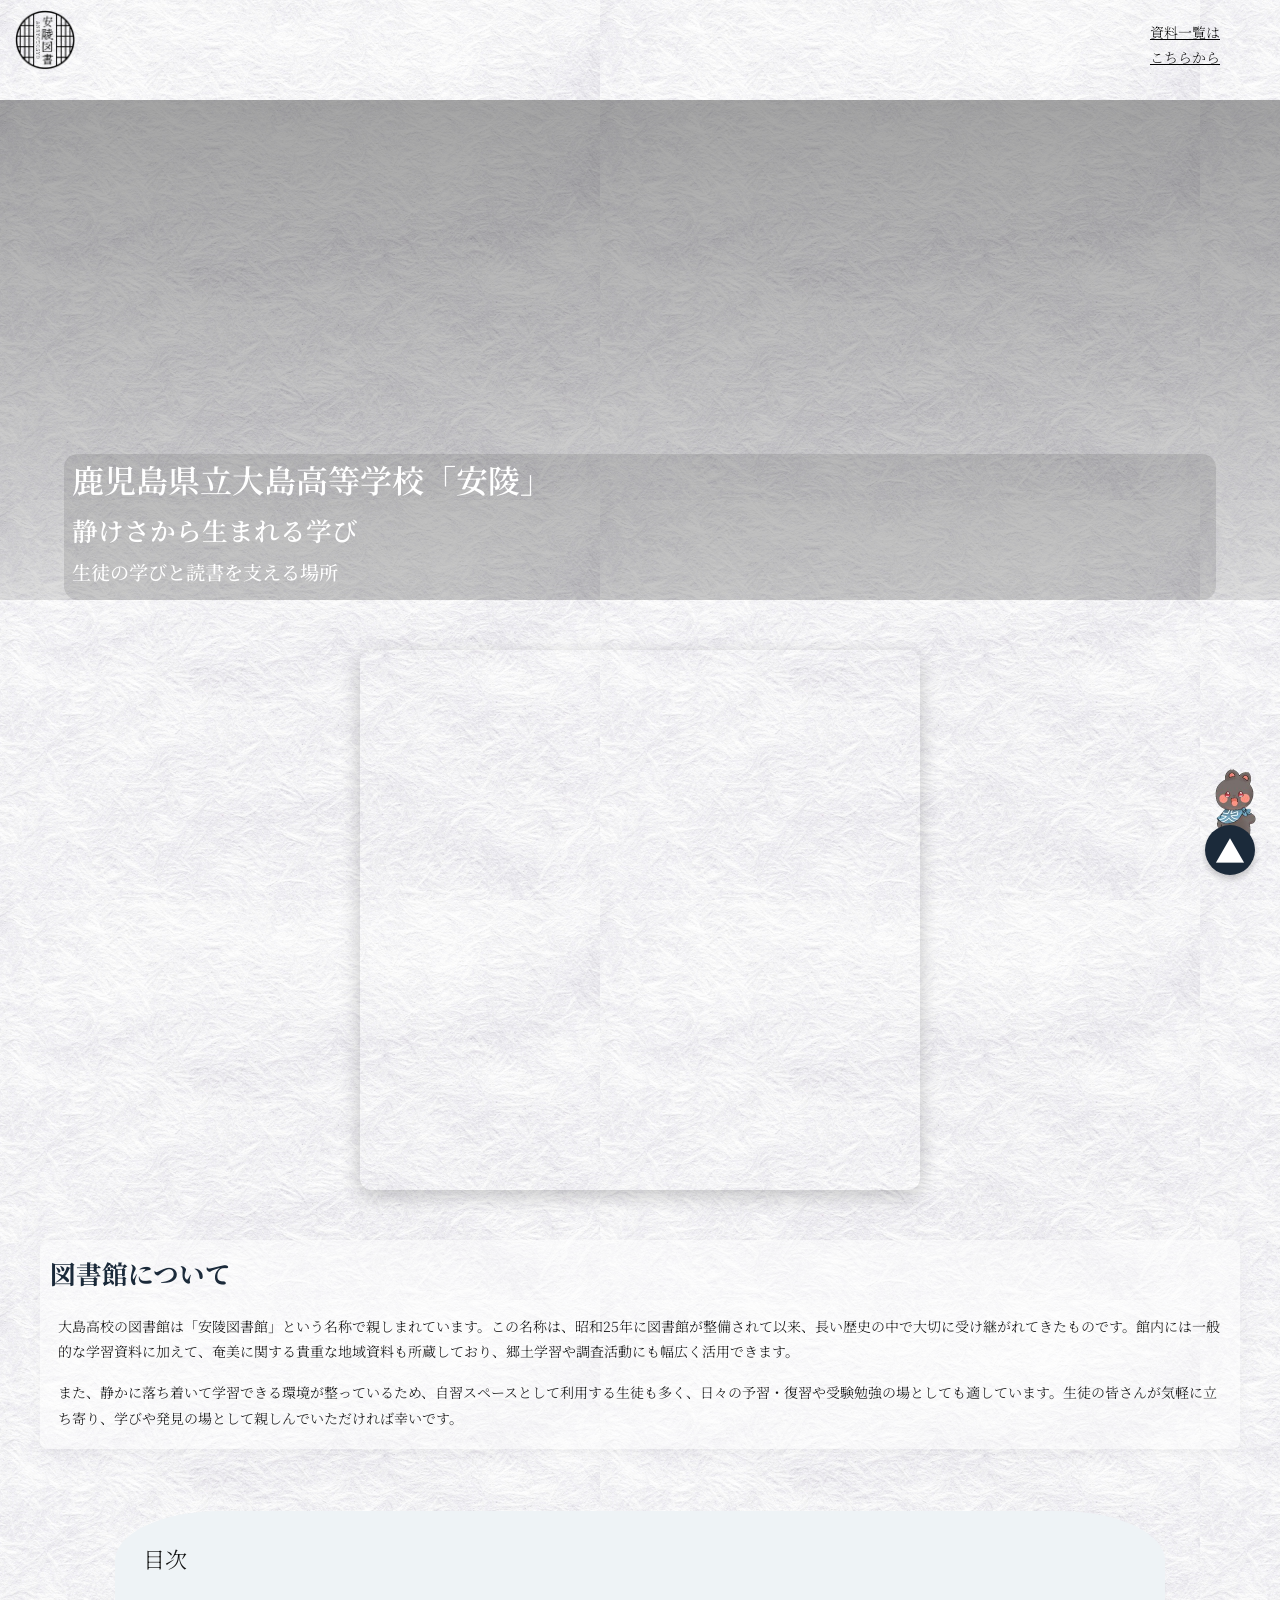
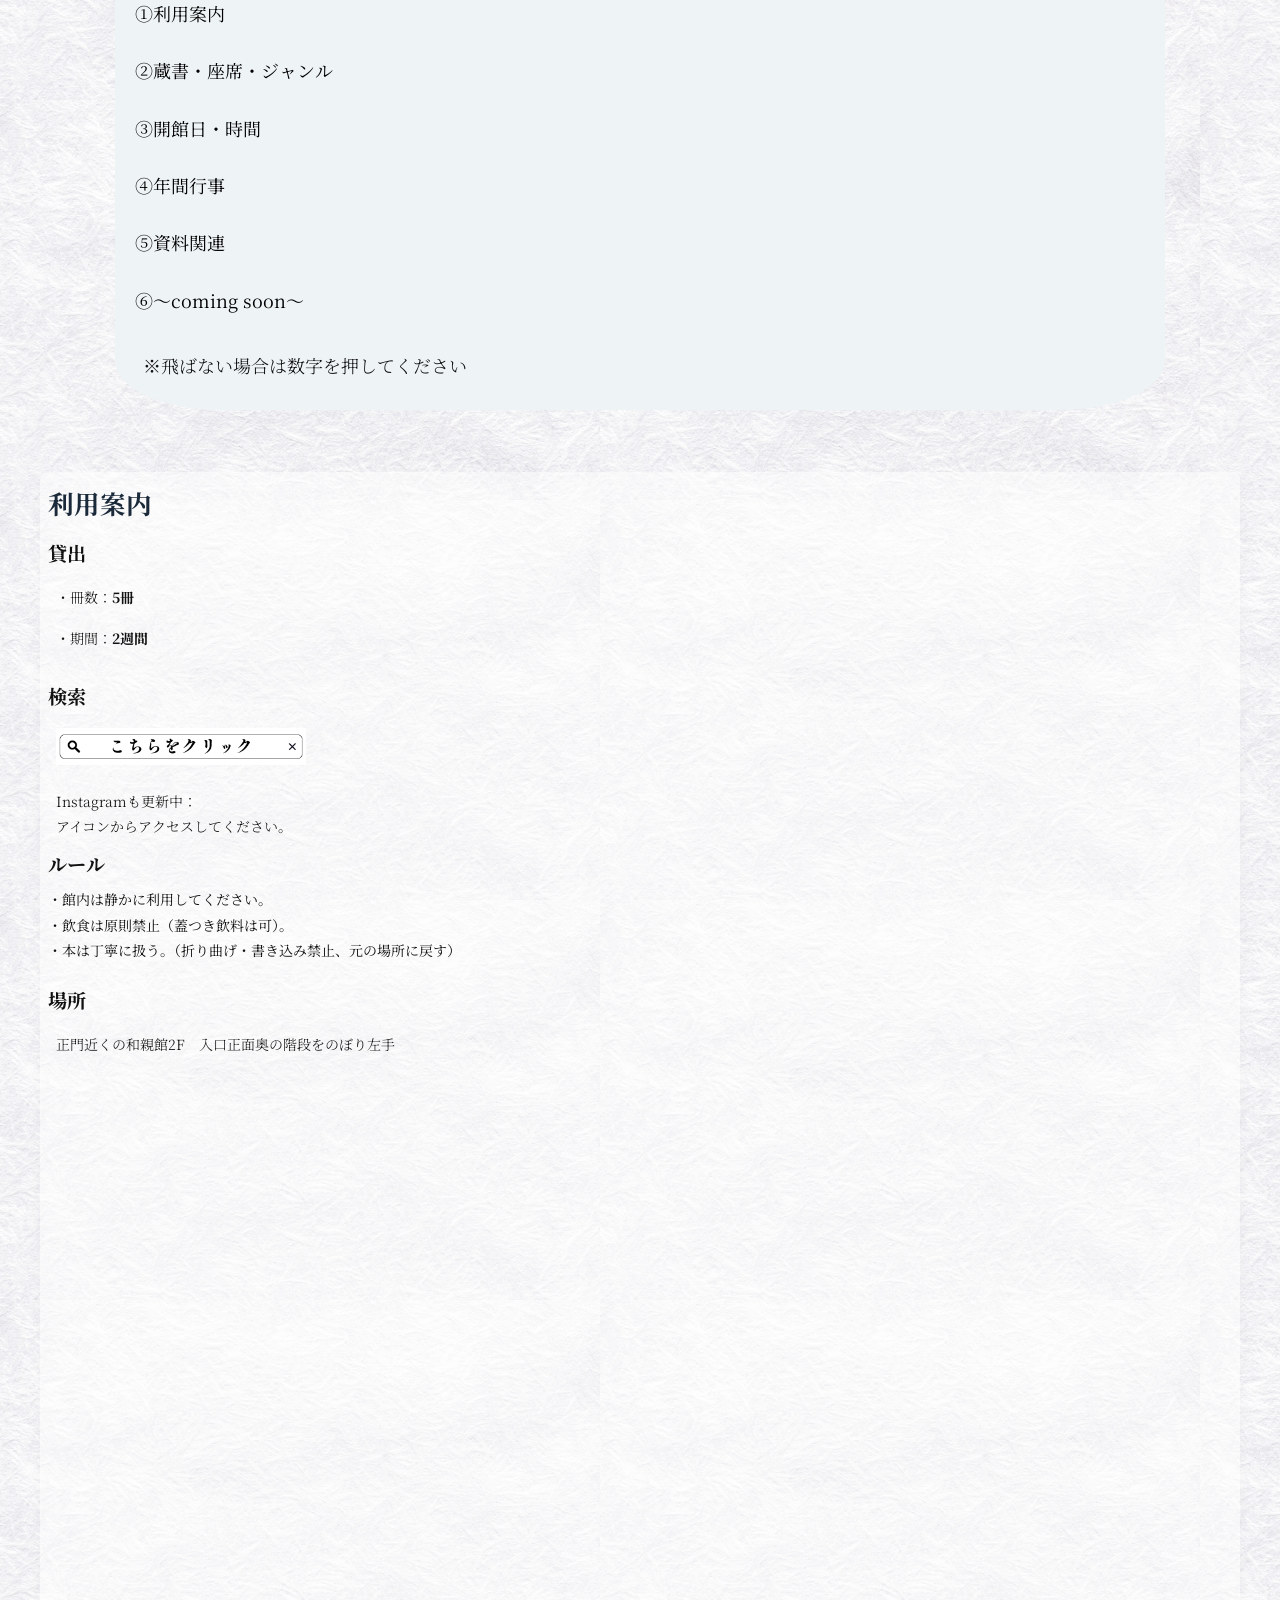
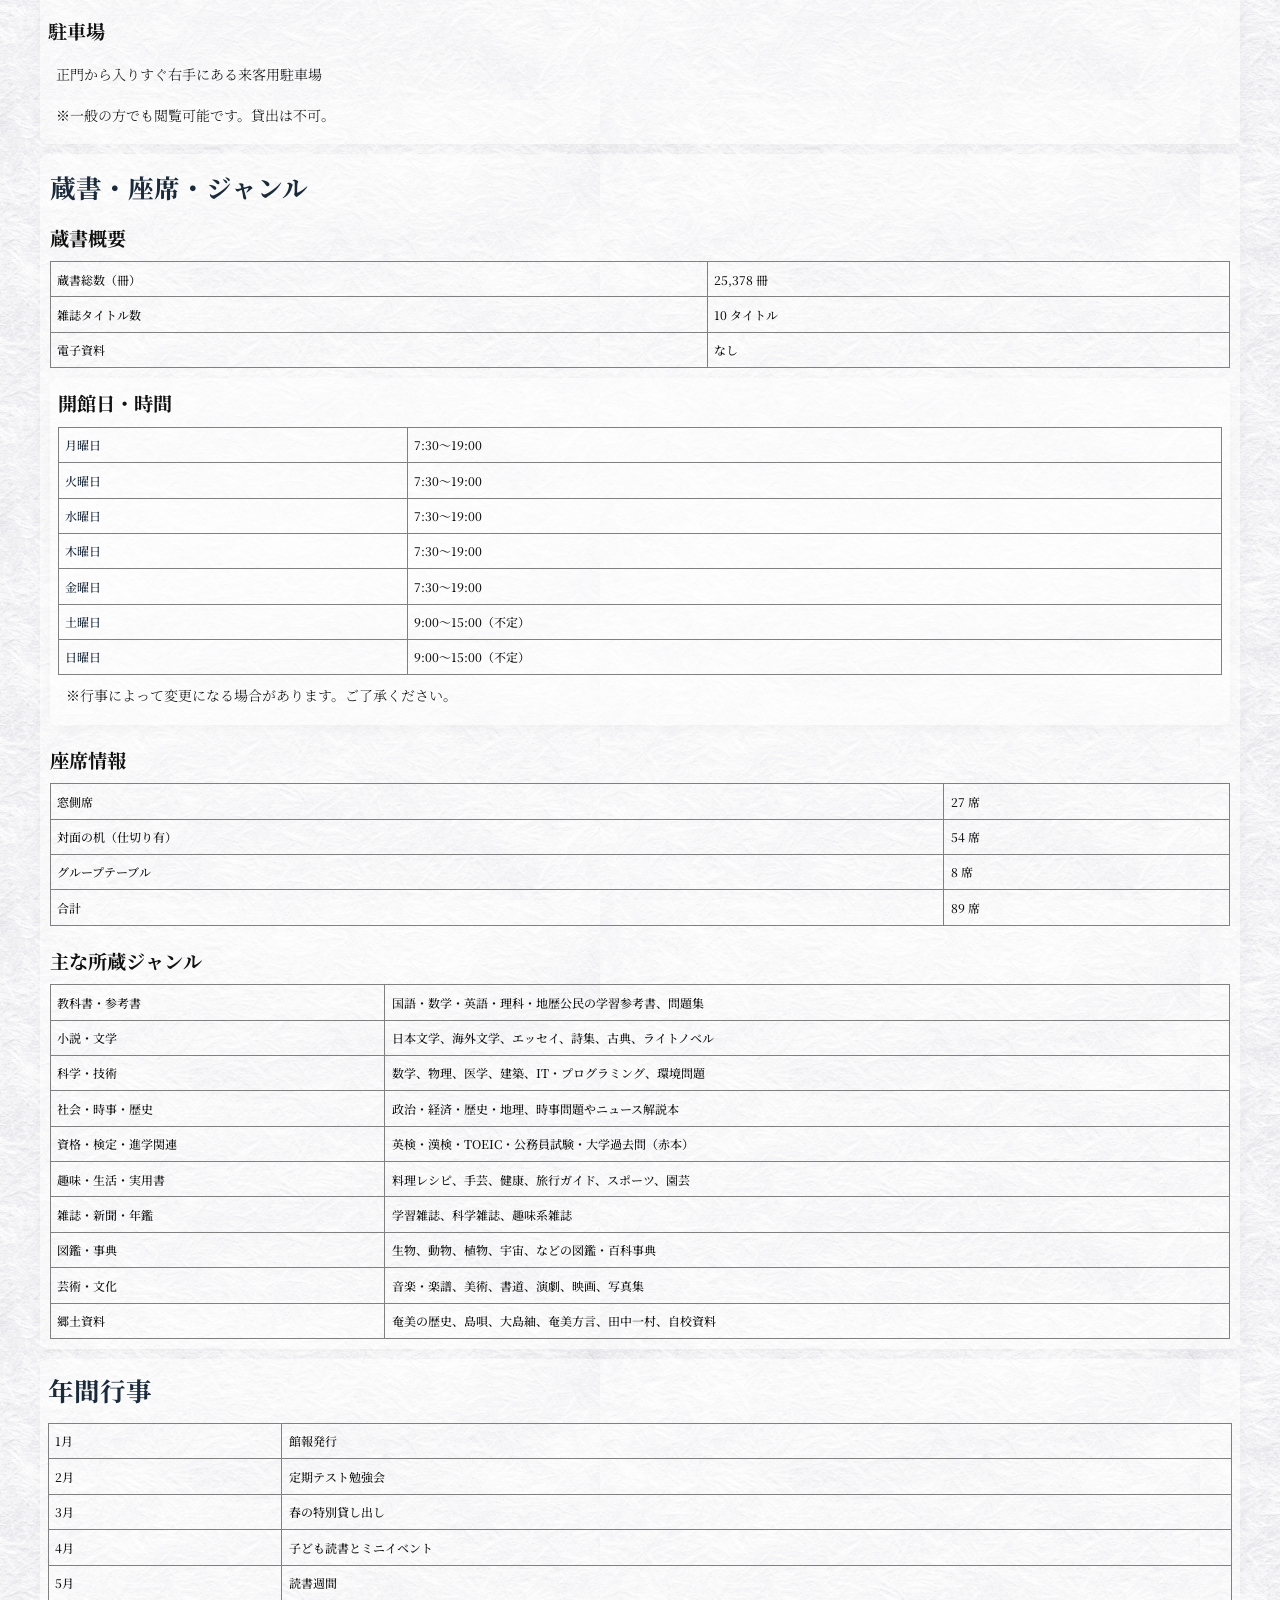
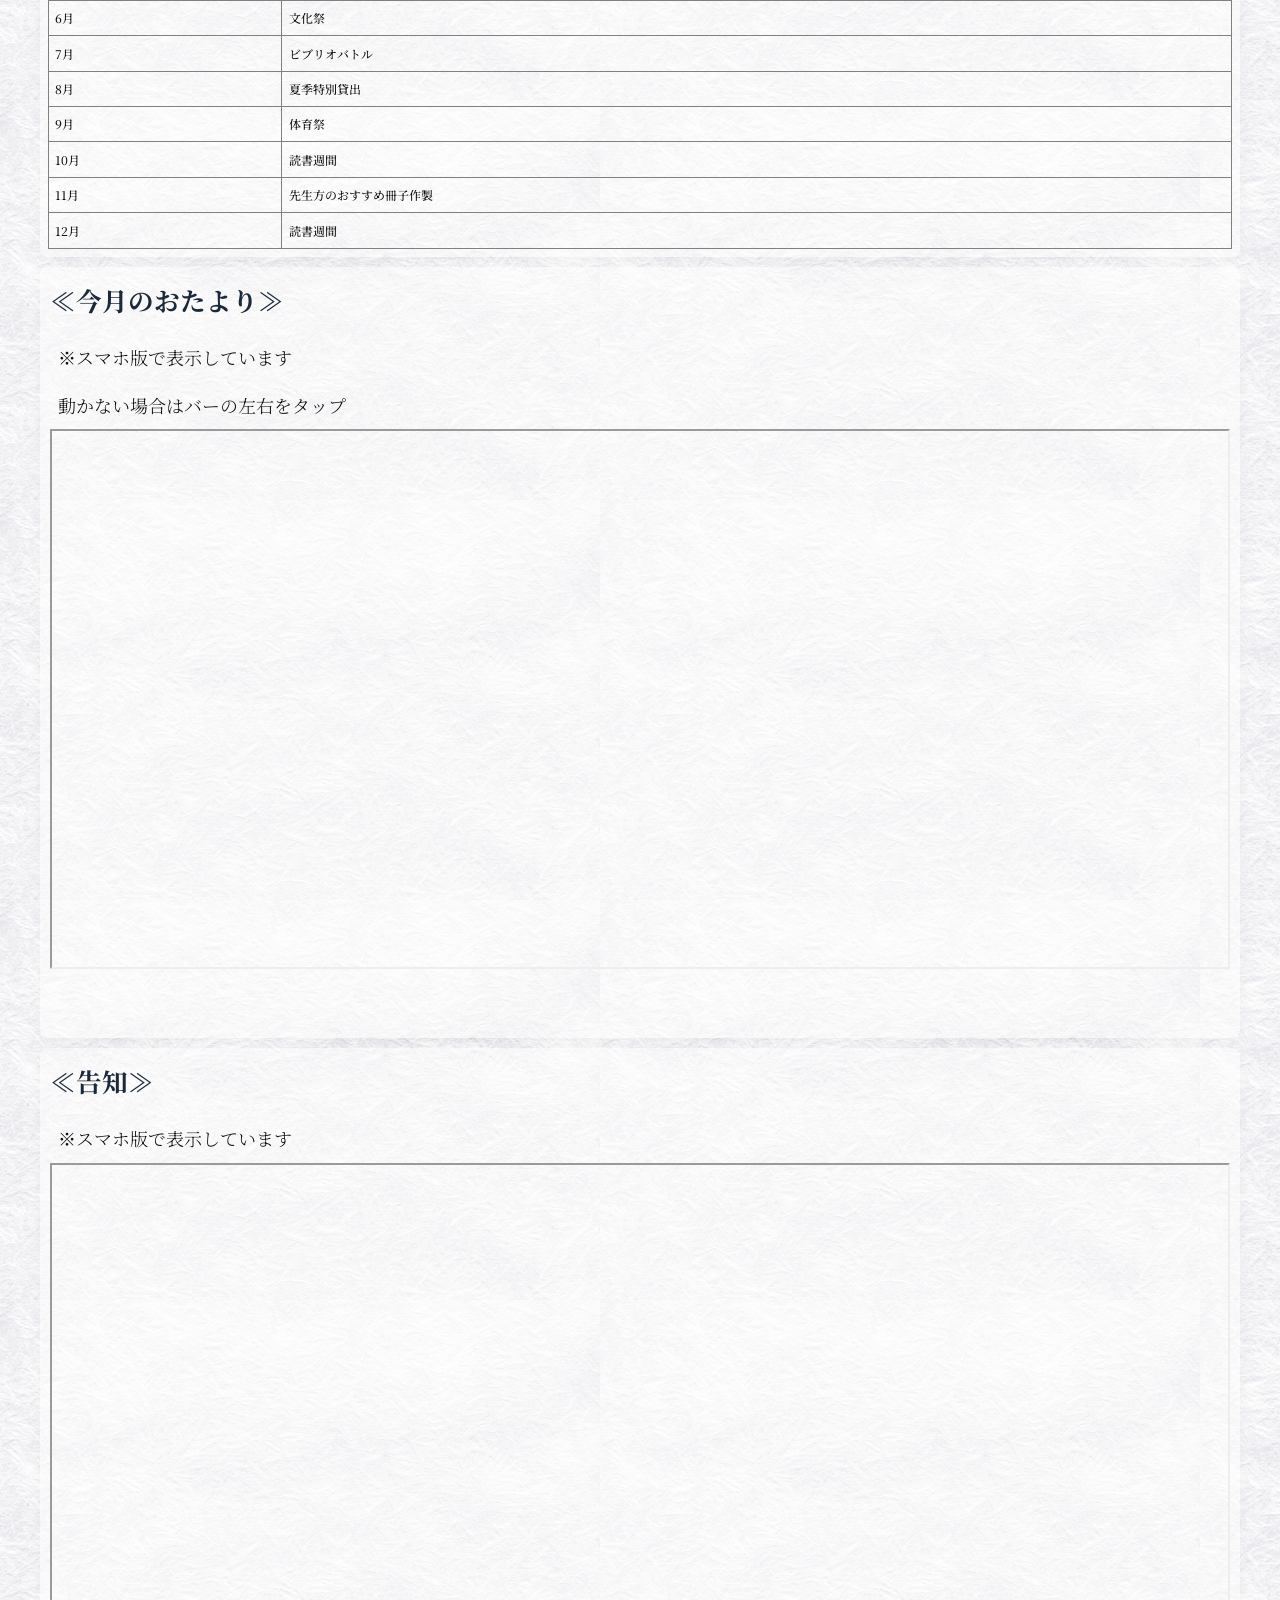
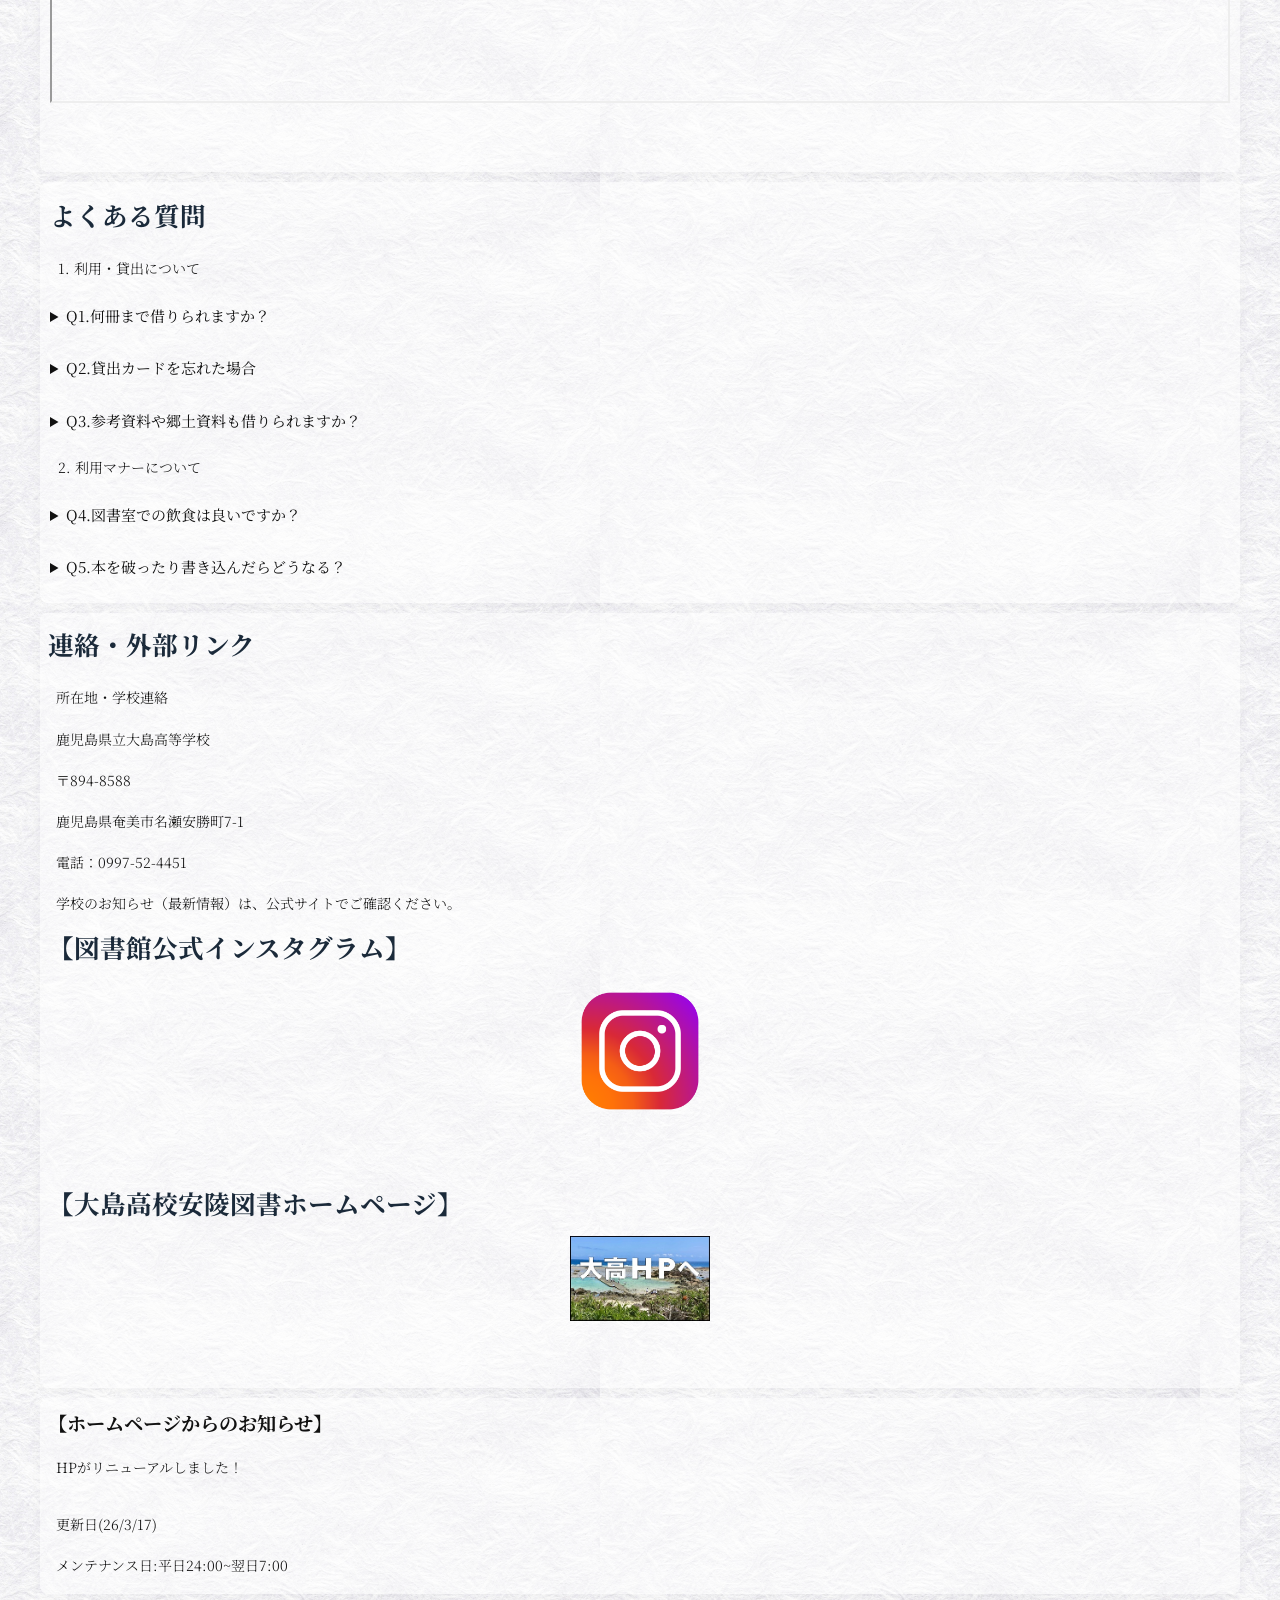
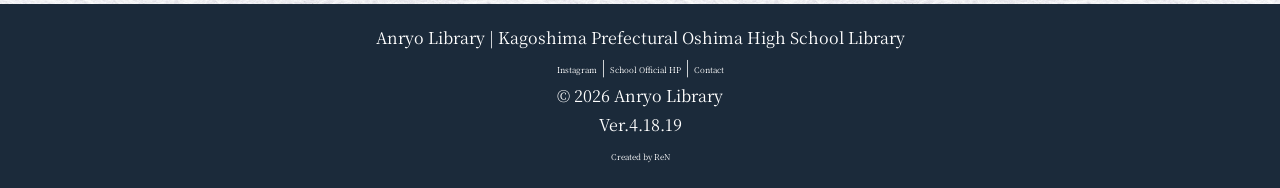
==== index.html @ 7ff1aee9 "Add files via upload" ====
<!DOCTYPE html>
<html lang="ja">

<head>
  <meta charset="utf-8" />
  <title>鹿児島県立大島高等学校 安陵図書館｜奄美市の高校図書室 利用案内・蔵書情報</title>
  <meta name="viewport" content="width=device-width, initial-scale=1.0">

  <!-- フォント -->
  <link href="https://fonts.googleapis.com/css2?family=Noto+Serif+JP:wght@600&family=Noto+Sans+JP:wght@400;700&display=swap" rel="stylesheet">

  <!-- 外部 CSS -->
  <link rel="stylesheet" href="style.css">
  
</head>

<body>

  <!-- ===== Header ===== -->
  <header>
    <h1>
      <a href="https://www.edu.pref.kagoshima.jp/sh/oshima/"><img src="img/logo.png" alt=""></a>
    </h1>

    <ul class="mokuroku">
      <li><a href="shiryou.html">資料一覧は<br>こちらから</a></li>
    </ul>
    
  </header>
  <a id="top"></a>

  <!-- ===== Hero ===== -->
  <section class="hero" aria-labelledby="hero-title" role="region">
    <div class="slides" aria-hidden="true">
      <img src="スライドショー/スラ1.jpg" class="slide" alt="">
      <img src="スライドショー/スラ2.JPG" class="slide" alt="">
      <img src="スライドショー/スラ3.jpg" class="slide" alt="">
      <img src="スライドショー/スラ4.jpg" class="slide" alt="">
      <img src="スライドショー/スラ5.jpg" class="slide" alt="">
      <img src="スライドショー/スラ6.jpg" class="slide" alt="">
      <img src="スライドショー/スラ7.jpg" class="slide" alt="">
    </div>

    <div class="hero-overlay" aria-hidden="true"></div>

    <div class="hero-inner">
      <h1 id="hero-title">鹿児島県立大島高等学校「安陵」</h1>
      <p>静けさから生まれる学び</p>
      <p class="lead">生徒の学びと読書を支える場所</p>
    </div>
  </section>

  <s></s>

  <!-- ===== Main ===== -->
  <main role="main">

    <div class="popup"><p>画面を大きくするには Ctrl +  を押してください<br>(PCのみ)</p></div>

    <!-- Video -->
    <div class="video">
  <iframe
  src="https://www.youtube-nocookie.com/embed/sYPRl4yZQQ4"
  title="YouTube video player"
  frameborder="0"
  allow="accelerometer; autoplay; clipboard-write; encrypted-media; gyroscope; picture-in-picture"
  allowfullscreen>
</iframe>
     </div>
    <!-- About -->
    <section id="about" class="panel" aria-labelledby="about-title">
      <h2 id="about-title">図書館について</h2>
      <p>
        大島高校の図書館は「安陵図書館」という名称で親しまれています。この名称は、昭和25年に図書館が整備されて以来、長い歴史の中で大切に受け継がれてきたものです。館内には一般的な学習資料に加えて、奄美に関する貴重な地域資料も所蔵しており、郷土学習や調査活動にも幅広く活用できます。
      </p>
      <p>
        また、静かに落ち着いて学習できる環境が整っているため、自習スペースとして利用する生徒も多く、日々の予習・復習や受験勉強の場としても適しています。生徒の皆さんが気軽に立ち寄り、学びや発見の場として親しんでいただければ幸いです。
      </p>
    </section>

 <section class="mokuzi">

<p class="mokuzimozi">目次</p>

  <nav><a href="#guide">①利用案内</a></nav>
  <nav><a href="#stats">②蔵書・座席・ジャンル</a></nav>
  <nav><a href="#hours">③開館日・時間</a></nav>
  <nav><a href="#events">④年間行事</a></nav>
  <nav><a href="shiryou.html">⑤資料関連</a></nav>
  <nav><a href="soon.html">⑥～coming soon～</a></nav>

  <p>※飛ばない場合は数字を押してください</p>

</section>



    <!-- Guide -->
    <section id="guide" class="panel light" >
      
      <h2 id="guide-title">利用案内</h2>

      <div class="cols" role="group" aria-label="貸出と検索">
        <div>
          <h3>貸出</h3>
          <p>・冊数：<strong>5冊</strong></p>
          <p>・期間：<strong>2週間</strong></p>
        </div>

        <div>
          <h3>検索</h3>
          <p>
            <a href="https://private.calil.jp/gk-2003914-g24wh/" target="_blank" rel="noopener noreferrer">
              <img src="img/検索バー.png" alt="蔵書検索">
            </a>
          </p>
          <p class="muted">Instagramも更新中：<br>アイコンからアクセスしてください。</p>
        </div>
      </div>

      <div class="guide-extra">
        <div>
          <h3>ルール</h3>
          <ul>
            <li>・館内は静かに利用してください。</li>
            <li>・飲食は原則禁止（蓋つき飲料は可）。</li>
            <li>・本は丁寧に扱う。（折り曲げ・書き込み禁止、元の場所に戻す）</li>
          </ul>
        </div>

        <div>
          <h3>場所</h3>
          <p>正門近くの和親館2F　入口正面奥の階段をのぼり左手</p>

          <div class="map-wrap">
            <iframe src="https://www.google.com/maps/embed?pb=!1m18!1m12!1m3!1d1755.2326802909815!2d129.50000006617014!3d28.37500920495072!2m3!1f0!2f0!3f0!3m2!1i1024!2i768!4f13.1!3m3!1m2!1s0x351fba624b6e96cb%3A0x168348840e13607b!2z6bm_5YWQ5bO255yM56uL5aSn5bO26auY562J5a2m5qCh!5e0!3m2!1sja!2sjp!4v1773461727022!5m2!1sja!2sjp" width="400" height="300" style="border:0;" allowfullscreen="" loading="lazy" referrerpolicy="no-referrer-when-downgrade">
            </iframe>
          </div>

          <h3>駐車場</h3>
          <p>正門から入りすぐ右手にある来客用駐車場</p>
          <p>※一般の方でも閲覧可能です。貸出は不可。</p>
        </div>
      </div>
    </section>

    <!-- Stats -->
    <section id="stats" class="panel" aria-labelledby="stats-title">
      <h2 id="stats-title">蔵書・座席・ジャンル</h2>

      <h3>蔵書概要</h3>
      <table class="info-table" summary="蔵書概要の表">
        <tbody>
          <tr>
            <th>蔵書総数（冊）</th>
            <td>25,378 冊</td>
          </tr>
          <tr>
            <th>雑誌タイトル数</th>
            <td>10 タイトル</td>
          </tr>
          <tr>
            <th>電子資料</th>
            <td>なし</td>
          </tr>
        </tbody>
      </table>

      <section id="hours" class="panel light" aria-labelledby="hours-title">
        <h3 id="hours-title">開館日・時間</h3>
        <table class="hours-table" summary="開館日と時間">
          <tbody>
            <tr><th>月曜日</th><td>7:30〜19:00</td></tr>
            <tr><th>火曜日</th><td>7:30〜19:00</td></tr>
            <tr><th>水曜日</th><td>7:30〜19:00</td></tr>
            <tr><th>木曜日</th><td>7:30〜19:00</td></tr>
            <tr><th>金曜日</th><td>7:30〜19:00</td></tr>
            <tr><th>土曜日</th><td>9:00〜15:00（不定）</td></tr>
            <tr><th>日曜日</th><td>9:00〜15:00（不定）</td></tr>
          </tbody>
        </table>

        <p>※行事によって変更になる場合があります。ご了承ください。</p>

      </section>

      <h3 style="margin-top:18px">座席情報</h3>
      <table class="info-table" summary="座席情報の表">
        <tbody>
          <tr>
            <th>窓側席</th>
            <td>27 席</td>
          </tr>
          <tr>
            <th>対面の机（仕切り有）</th>
            <td>54 席</td>
          </tr>
          <tr>
            <th>グループテーブル</th>
            <td>8 席</td>
          </tr>
          <tr>
            <th>合計</th>
            <td>89 席</td>
          </tr>
        </tbody>
      </table>

      <h3 style="margin-top:18px">主な所蔵ジャンル</h3>
      <table class="info-table" summary="所蔵ジャンル">
        <tbody>
          <tr>
            <th>教科書・参考書</th>
            <td>国語・数学・英語・理科・地歴公民の学習参考書、問題集</td>
          </tr>
          <tr>
            <th>小説・文学</th>
            <td>日本文学、海外文学、エッセイ、詩集、古典、ライトノベル</td>
          </tr>
          <tr>
            <th>科学・技術</th>
            <td>数学、物理、医学、建築、IT・プログラミング、環境問題</td>
          </tr>
          <tr>
            <th>社会・時事・歴史</th>
            <td>政治・経済・歴史・地理、時事問題やニュース解説本</td>
          </tr>
          <tr>
            <th>資格・検定・進学関連</th>
            <td>英検・漢検・TOEIC・公務員試験・大学過去問（赤本）</td>
          </tr>
          <tr>
            <th>趣味・生活・実用書</th>
            <td>料理レシピ、手芸、健康、旅行ガイド、スポーツ、園芸</td>
          </tr>
          <tr>
            <th>雑誌・新聞・年鑑</th>
            <td>学習雑誌、科学雑誌、趣味系雑誌</td>
          </tr>
          <tr>
            <th>図鑑・事典</th>
            <td>生物、動物、植物、宇宙、などの図鑑・百科事典</td>
          </tr>
          <tr>
            <th>芸術・文化</th>
            <td>音楽・楽譜、美術、書道、演劇、映画、写真集</td>
          </tr>
          <tr>
            <th>郷土資料</th>
            <td>奄美の歴史、島唄、大島紬、奄美方言、田中一村、自校資料</td>
          </tr>
        </tbody>
      </table>
    </section>

    <!-- Events -->
    <section id="events" class="panel light" aria-labelledby="events-title">
      <h2 id="events-title">年間行事</h2>
      <table class="calendar" summary="年間行事">
        <tbody>
          <tr><th>1月</th><td>館報発行</td></tr>
          <tr><th>2月</th><td>定期テスト勉強会</td></tr>
          <tr><th>3月</th><td>春の特別貸し出し</td></tr>
          <tr><th>4月</th><td>子ども読書とミニイベント</td></tr>
          <tr><th>5月</th><td>読書週間</td></tr>
          <tr><th>6月</th><td>文化祭</td></tr>
          <tr><th>7月</th><td>ビブリオバトル</td></tr>
          <tr><th>8月</th><td>夏季特別貸出</td></tr>
          <tr><th>9月</th><td>体育祭</td></tr>
          <tr><th>10月</th><td>読書週間</td></tr>
          <tr><th>11月</th><td>先生方のおすすめ冊子作製</td></tr>
          <tr><th>12月</th><td>読書週間</td></tr>
        </tbody>
      </table>
    </section>

    <!-- おたより -->
     <section class="おたより" >
    <h2>≪今月のおたより≫</h2>
    <p>※スマホ版で表示しています</p>
    <p>動かない場合はバーの左右をタップ</p>

    <div class="sheet-wrap">
      <iframe 
        src="https://docs.google.com/spreadsheets/d/e/2PACX-1vSXLWxPJqkDO7irRCk36bS_F-jA9c8I1LHhwUVcX7KZcYFbP5SuY6KMKb9MyS--avTkp7NwmF2tRL9w/pubhtml"
        loading="lazy">
      </iframe>
    </div>
       </section>

       <section class="おたより" >
    
    <h2>≪告知≫</h2>
    <p>※スマホ版で表示しています</p>

    <div class="sheet-wrap">
      <iframe 
        src="https://docs.google.com/spreadsheets/d/e/2PACX-1vRaTfkfbYqoMDmGVdREw5QUtYYAHZqoX_GP22mRh1swxzlI0ptmYDk2lr_VDZVZET5yuw2ezvJJsMid/pubhtml"
        loading="lazy">
      </iframe>
    </div>
       </section>

    <!-- FAQ -->
    <section id="faq" class="panel" aria-labelledby="faq-title">
      <h2 id="faq-title">よくある質問</h2>

      <p>1. 利用・貸出について</p>

      <details>
        <summary>Q1.何冊まで借りられますか？</summary>
        <p>A1.最大5冊まで。貸出期間は2週間です。延長は1回まで（予約がない場合）。</p>
      </details>

      <details>
        <summary>Q2.貸出カードを忘れた場合</summary>
        <p>A2.図書担当に相談してください。書き出しカードに記入できれば貸出できます。</p>
      </details>

      <details>
        <summary>Q3.参考資料や郷土資料も借りられますか？</summary>
        <p>A3.資料によって異なるため図書担当に相談してください。一般の方は貸出不可。</p>
      </details>

      <p>2. 利用マナーについて</p>

      <details>
        <summary>Q4.図書室での飲食は良いですか？</summary>
        <p>A4. 飲食は原則禁止（蓋つき飲料は可）。</p>
      </details>

      <details>
        <summary>Q5.本を破ったり書き込んだらどうなる？</summary>
        <p>A5. その本と同等のものを弁償することになります。本は丁寧に扱いましょう。</p>
      </details>

    </section>

    <!-- Contact -->
    <section id="contact" class="panel light" aria-labelledby="contact-title">
      <h2 id="contact-title">連絡・外部リンク</h2>

      <p class="muted">所在地・学校連絡</p>

      <p>鹿児島県立大島高等学校</p>
      <p>〒894-8588</p>
      <p>鹿児島県奄美市名瀬安勝町7-1</p>
      <p>電話：0997-52-4451</p>

      <p>学校のお知らせ（最新情報）は、公式サイトでご確認ください。</p>

      <!-- Large social icons -->
      <div class="SNS" aria-label="図書館公式SNS">
        <h2>【図書館公式インスタグラム】</h2>
        <a class="SNS" href="https://www.instagram.com/daikou_anryo_library/" aria-label="図書館公式インスタグラム">
          <img src="img/3.png" alt="Instagramアイコン" class="social-btn__img">
        </a>
      </div>

      <div class="school" aria-label="学校ホームページ">
        <h2>【大島高校安陵図書ホームページ】</h2>
        <a class="school" href="https://www.edu.pref.kagoshima.jp/sh/oshima/" aria-label="学校公式サイト（別ウィンドウ）">
          <img src="img/2.jpg" alt="学校画像" class="social-btn__img">
        </a>
      </div>
    </section>

    <!-- お知らせ -->
    <div class="お知らせ panel light" aria-labelledby="notice-title">
      <h3 id="notice-title">【ホームページからのお知らせ】</h3>
      <p>HPがリニューアルしました！</p>
      <p></p>
      <p>更新日(26/3/17)</p>
      <p>メンテナンス日:平日24:00~翌日7:00</p>
    </div>

  </main>

  <!-- Footer -->
  <footer class="site-footer" role="contentinfo">
    <p>Anryo Library | Kagoshima Prefectural Oshima High School Library</p>
    <p>
      <a href="javascript:void(0)" aria-hidden="true">Instagram</a> |
      <a href="javascript:void(0)" aria-hidden="true">School Official HP</a> |
      <a href="javascript:void(0)" aria-hidden="true">Contact</a>
    </p>
    <p class="copyright">© 2026 Anryo Library</p>
    <p>Ver.4.18.19</p>

    <a href="javascript:void(0)" aria-hidden="true">Created by ReN</a>
  </footer>

  <a href="#top" class="back-to-top" aria-label="トップに戻る">▲</a>

  <div class="OK">
    <img src="img/OK.png" alt="">
  </div>

</body>

</html>
---- style.css ----
/* ===== 基本リセット ===== */
* {
  box-sizing: border-box;
  margin: 0;
  padding: 0;
}

/* ===== html / body ===== */
html,
body {
  background: url(back/2.jpg);
  font-family: "Noto Sans JP", sans-serif;
  color: #111;
  line-height: 1.8;
  -webkit-font-smoothing: antialiased;
  -moz-osx-font-smoothing: grayscale;
}

/* ===== 見出し / テキスト ===== */
h1,
h2,
h3,
h4,
h5,
h6,
p,
a {
  font-family: "Noto Serif JP", serif;
}

/* ===== h1 ===== */
h1 {
  font-size: clamp(20px, 2.5vw, 36px);
  padding-bottom: 6px;
  line-height: 1.1;
  text-align: left;
}

/* ===== h2 ===== */
h2 {
  font-size: clamp(18px, 2vw, 32px);
  color: var(--accent, #1b2a3a);
  margin-bottom: 10px;
}

/* ===== h3 ===== */
h3 {
  font-size: clamp(16px, 1.5vw, 24px);
  margin-bottom: 6px;
}

/* ===== 本文 p ===== */
main p {
  font-weight: 300;
  font-size: clamp(14px, 1.5vw, 18px);
  padding: 8px ;
  color: #111;
}

/* ===== li ===== */
li {
  list-style: none;
  font-size: clamp(14px, 1vw, 20px);
}

/* ===== a ===== */
a {
  font-size: clamp(14px, 1vw, 20px);
  color: black;
  text-decoration: none;
}

/* ===== table ===== */
th,
td {
  font-weight: 500;
  font-size: clamp(12px, 0.8vw, 18px);
  padding: clamp(6px, 0.5vw, 14px);
  border: 1px solid gray;
  text-align: left;
  font-family: "Noto Serif JP", serif;
}

/* ===== details / summary ===== */
summary {
  font-size: clamp(10px, 2vw, 15px);
  padding: clamp(12px, 1vw, 40px) 0;
  cursor: pointer;
  font-family: "Noto Serif JP", serif;
}

details p {
  font-size: clamp(10px, 1vw, 15px);
  padding: clamp(8px, 1vw, 40px) 0;
  font-family: "Noto Serif JP", serif;
}

/* ===== Header ===== */
header {
  position: fixed;
  top: 0;
  width: 100%;
  background-color: white;
  z-index: 1000;
  display: flex;
  align-items: center;
  justify-content: space-between;
  font-family: "Noto Serif JP", serif;
  padding-left: 15px;
  padding-right: 20px;
  padding-top: 10px;
  background: url(back/2.jpg); 
}

header img{
  width: 60px;
  
}

header .navi ul{
  display: flex;
}



header li{
  margin-left: 2px;
  padding-left: 30px;
  
}

header .navi a{
  font-size: 10px;
  padding-right: 2px;

}

header .mokuroku a{
  font-size: 14px;
  padding-right: 40px;
  text-decoration: underline;
  font-weight: 100;
}


.注意{
  text-align: center;
  padding-top: 30px;
  font-weight: 100;
  font-size: 15px;
}

/* ===== Hero ===== */
.hero {
  position: relative;
  height: clamp(320px, 40vw, 500px);
  overflow: hidden;
  display: flex;
  align-items: flex-end;
  justify-content: center; margin-top: clamp(80px, 8vw, 100px);
  padding-top: 100px;
}


/* ===== スライドショー ===== */
.slides {
  position: absolute;
  inset: 0;
  width: 100%;
  height: 100%;
}

.slide {
  position: absolute;
  inset: 0;
  width: 100%;
  height: 100%;
  object-fit: cover;
  opacity: 0;
  animation: fade 35s infinite;
}



.slide:nth-child(1) { animation-delay: 0s; }
.slide:nth-child(2) { animation-delay: 5s; }
.slide:nth-child(3) { animation-delay: 10s; }
.slide:nth-child(4) { animation-delay: 15s; }
.slide:nth-child(5) { animation-delay: 20s; }
.slide:nth-child(6) { animation-delay: 25s; }
.slide:nth-child(7) { animation-delay: 30s; }


@keyframes fade {
  0%   { opacity: 0; }
  10%  { opacity: 1; }   
  40%  { opacity: 1; } 
  50%  { opacity: 0; }   
  100% { opacity: 0; }
}

.hero-overlay {
  position: absolute;
  inset: 0;
  background: linear-gradient(180deg, rgba(0,0,0,0.35), rgba(0,0,0,0.12));
  pointer-events: none;
  
}
.hero-inner {
  position: relative;
  z-index: 2;
  max-width: var(--max-width, 1200px);
  width: 90%;
  padding: clamp(8px,0.5vw,20px);
  color: #fff;
  background-color: rgba(0,0,0,0.1);
  border-radius: 14px;
  text-align: center;
}

.hero-inner h1 {
  font-size: clamp(20px,2.5vw,36px);
  margin-bottom: 4px;
  font-weight: 600;
  text-align: left;
}

.hero-inner p {
  font-size: clamp(16px,2vw,28px);
  margin: 2px 0;
  font-weight: 600;
  text-align: left;
}

.hero-inner .lead {
  font-size: clamp(14px,1.5vw,24px);
  font-weight: 500;
}

/*-----------目次-----------*/

.mokuzi{
background:#eef3f6;
padding:20px;
margin-left: 8%;
margin-right: 8%;
margin-top: 5%;
margin-bottom: 5%;
border-radius: 10%;
}

.mokuzi nav{
margin:10px 0;
padding-bottom: 15px;
}

.mokuzi a{
  font-size: 18px;
}

.mokuzimozi{
  font-size: 22px;
}



/* ===== Main / Panels ===== */
main {
  padding-left: 15px;
  padding-right: 15px;
}


.panel {
  max-width: var(--max-width, 1200px);
  margin: 10px auto;
  padding: clamp(10px,0.5vw,24px);
  border-radius: 8px;
  box-shadow: 0 4px 12px rgba(0,0,0,0.03);
  background-color: rgba(255,255,255,0.5);

}

.panel.light {
  padding: clamp(8px,0.5vw,16px);
}



.panel p {
  font-size: clamp(14px,1vw,20px);
}

.panel img{
  width: clamp(250px,3vw,260px);
}

/* ===== cols ===== */
.cols{
  display: flex;
  flex-direction: column; /* 縦並び */
  gap: 20px;
}

.guide-extra{
  display: flex;
  flex-direction: column; /* 縦並び */
  gap: 20px;
  font-family: "Noto Serif JP", serif;
}
/* ===== table ===== */
.info-table,
.calendar,
.hours-table {
  width: 100%;
  border-collapse: collapse;
  margin-top: 6px;
}

.hours-table th,
.hours-table td {
  padding: clamp(4px,0.5vw,8px);
  border: 1px solid gray;
  text-align: left;
}

.hours-table th {
  color: #1b2a3a;
  width: 30%;
}

.hours-table td {
  color: #111;
}


/* ===== おたより / SNS / 学校画像 ===== */
.おたより{
 max-width: var(--max-width, 1200px);
 margin: 10px auto;
 padding: clamp(10px,0.5vw,24px);
 border-radius: 8px;
 box-shadow: 0 4px 12px rgba(0,0,0,0.03);
 background-color: rgba(255,255,255,0.5);

 
}

.sheet-wrap{
  display: flex;
  justify-content: center;
  padding-bottom: 5%;
}

iframe{
  width: 100%;
  height: 60vh;
}


.SNS a img{
  width: clamp(70px, 25%, 140px);
  height: auto;
  display: block;
  margin: 0 auto;
  padding-bottom: 5%;
}

.school a img {
  width: clamp(70px, 25%, 140px);
  height: auto;
  display: block;
  margin: 0 auto;
  padding-bottom: 5%;
}

/* ===== Video ===== */
.video{
  position:relative;
  width:100%;
  max-width:800px;
  margin:50px auto; /* ← これが中央寄せ */
}

.video iframe{
  width:70%;
  max-width:800px;
  display:block;
  margin:50px auto;
  border-radius:12px; 
  box-shadow:0 6px 20px rgba(0,0,0,0.2); /* 影 */
}
/* ===== Footer ===== */
.site-footer {
  background: #1b2a3a;
  color: #fff;
  text-align: center;
  padding: 20px 12px;
}

.site-footer a {
  color: #fff;
  font-size: clamp(8px,0.5vw,12px);
  text-decoration: none;
}

.site-footer a:hover {
  color: #ddd;
}

/* ===== Back to top ===== */
.back-to-top {
  position: fixed;
  bottom: 25px;
  right: 25px;
  width: clamp(40px, 6vw, 50px);
  height: clamp(40px, 6vw, 50px);
  line-height: clamp(40px, 6vw, 50px);
  font-size: clamp(20px,3vw,30px);
  background-color: #1b2a3a;
  color: white;
  text-align: center;
  border-radius: 50%;
  text-decoration: none;
  box-shadow: 0 4px 6px rgba(0,0,0,0.2);
  z-index: 1200;
  transition: 0.3s;
}

.back-to-top:hover {
  background-color: #333;
  transform: translateY(-3px);
}

.OK{
  position: fixed;
  bottom: 48px;
  right: 22px;
}

.OK img{
  width: 45px;
}

/* ===== スムーズスクロール ===== */
html {
  scroll-behavior: smooth;

}

.popup {
  position: fixed;
  top: 20px;
  right: 20px;
  background: #fff;
  border: 1px solid #ccc;
  padding: 10px 20px;
  box-shadow: 0 2px 6px rgba(0,0,0,0.2);
  opacity: 1;
  animation: fadeOut 4s forwards; /* 3秒後に消える */
  z-index: 1000;
  position: fixed;
  left: 100px;
  right: 100px;
  top: 300px;
  border-radius: 14px;
  text-align: center;
  border-color:gray;
}

.popup p{
  font-family: "Noto Sans JP", sans-serif;
  font-size: 18px;
}


/* フェードアウトのアニメーション */
@keyframes fadeOut {
  0% { opacity: 1; }
  80% { opacity: 1; }  /* しばらく表示 */
  100% { opacity: 0; } /* 消える */
}
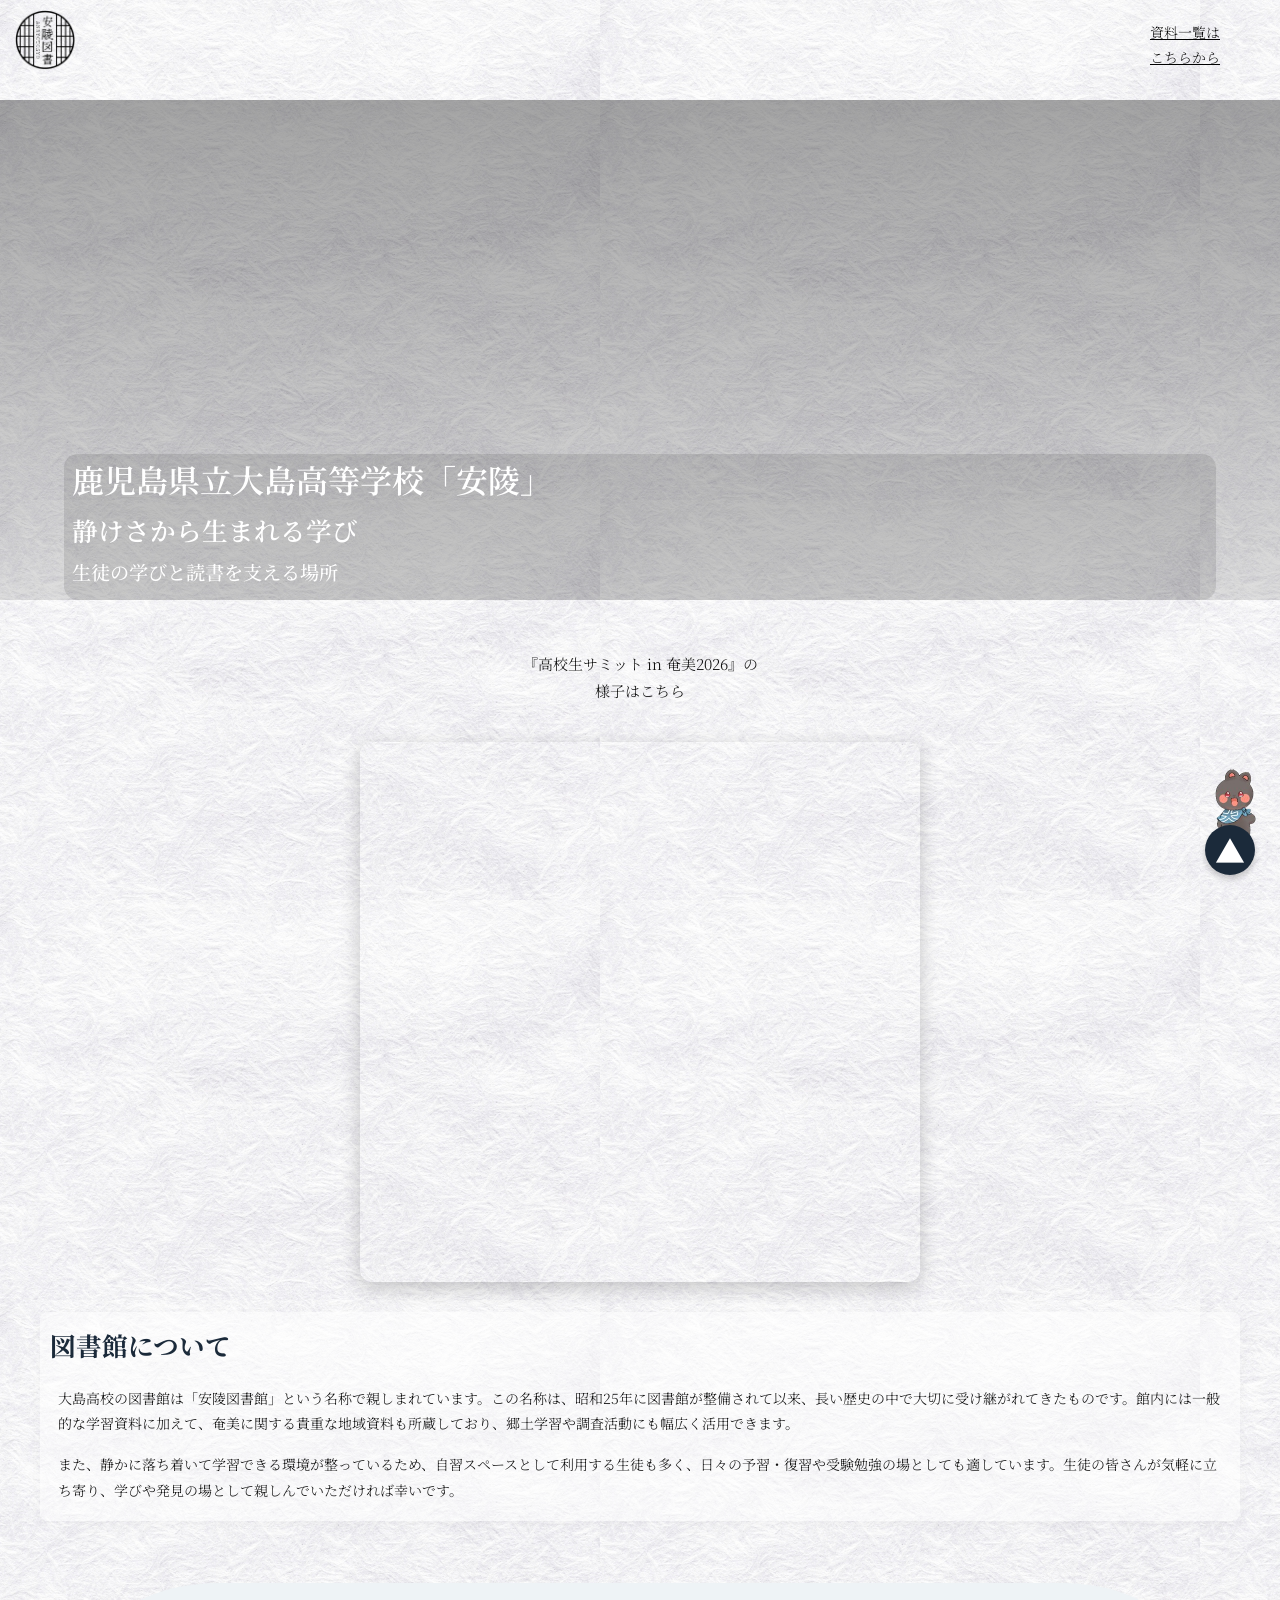
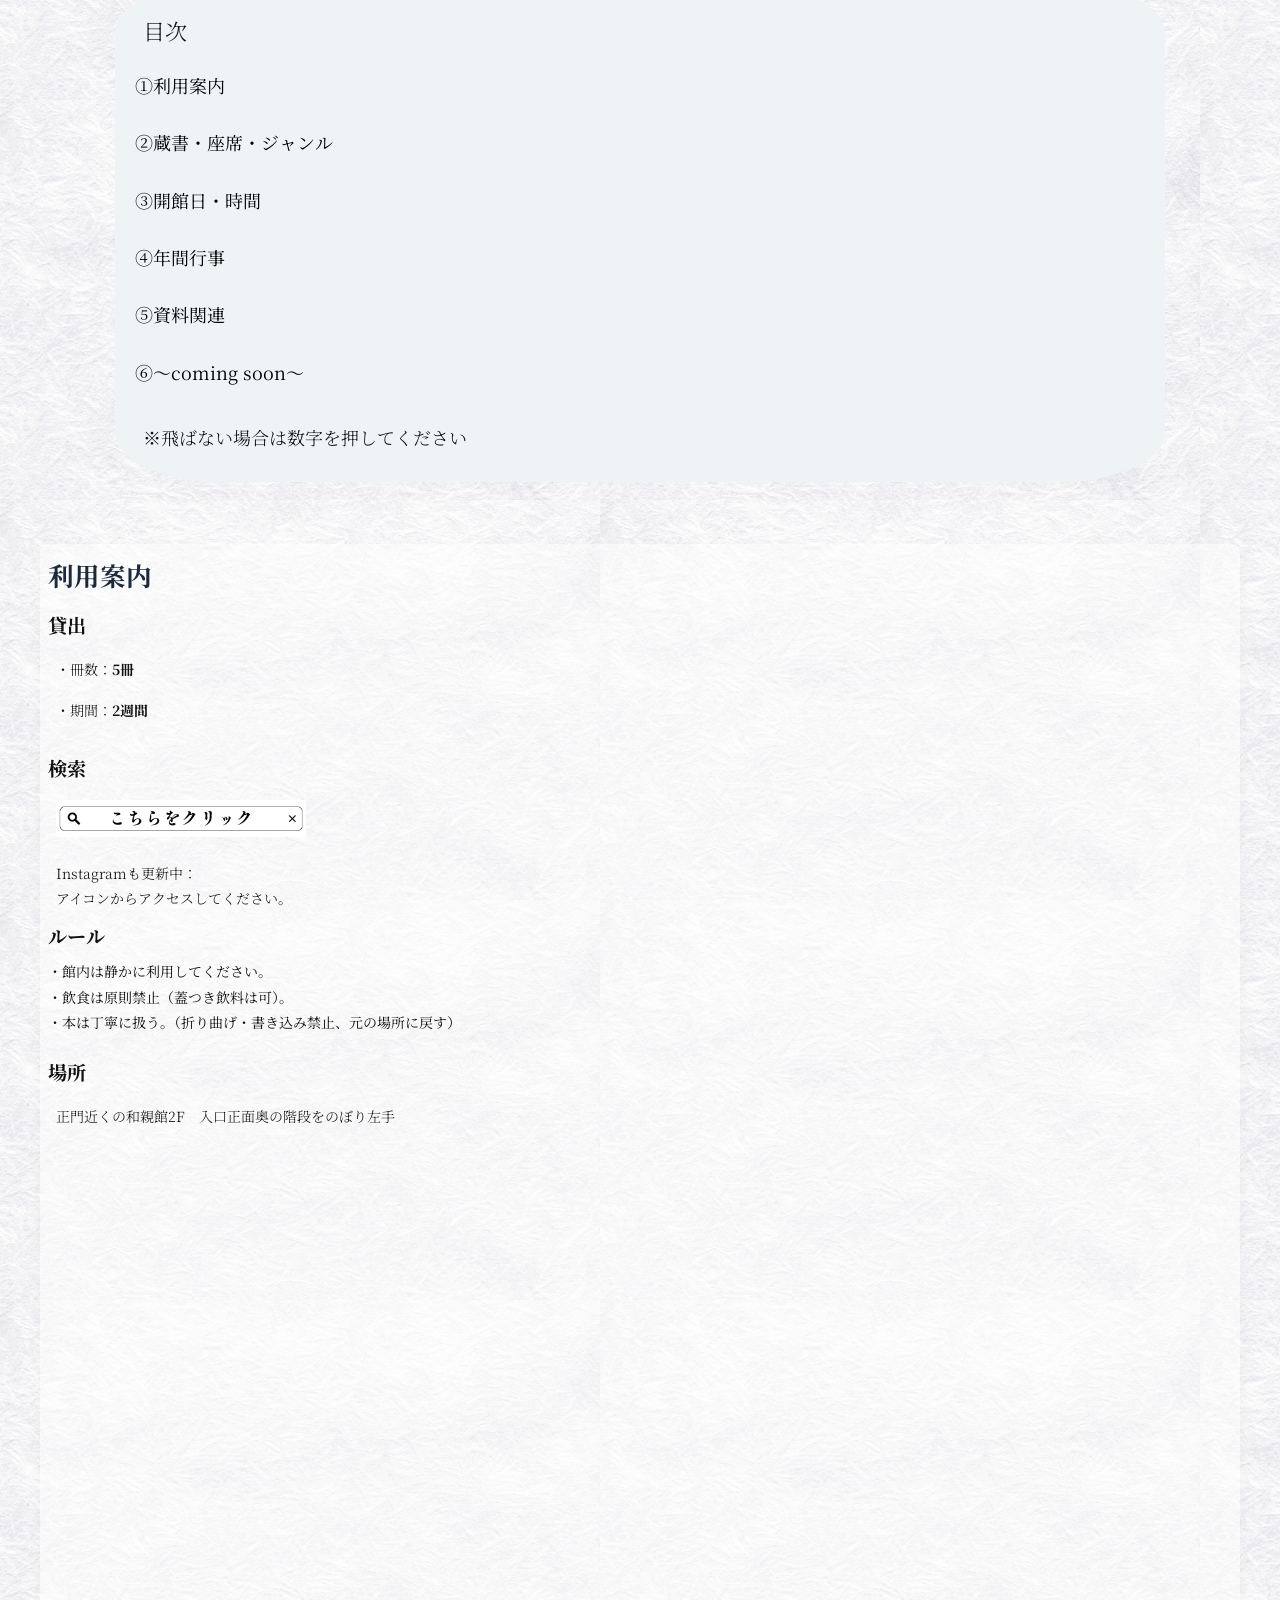
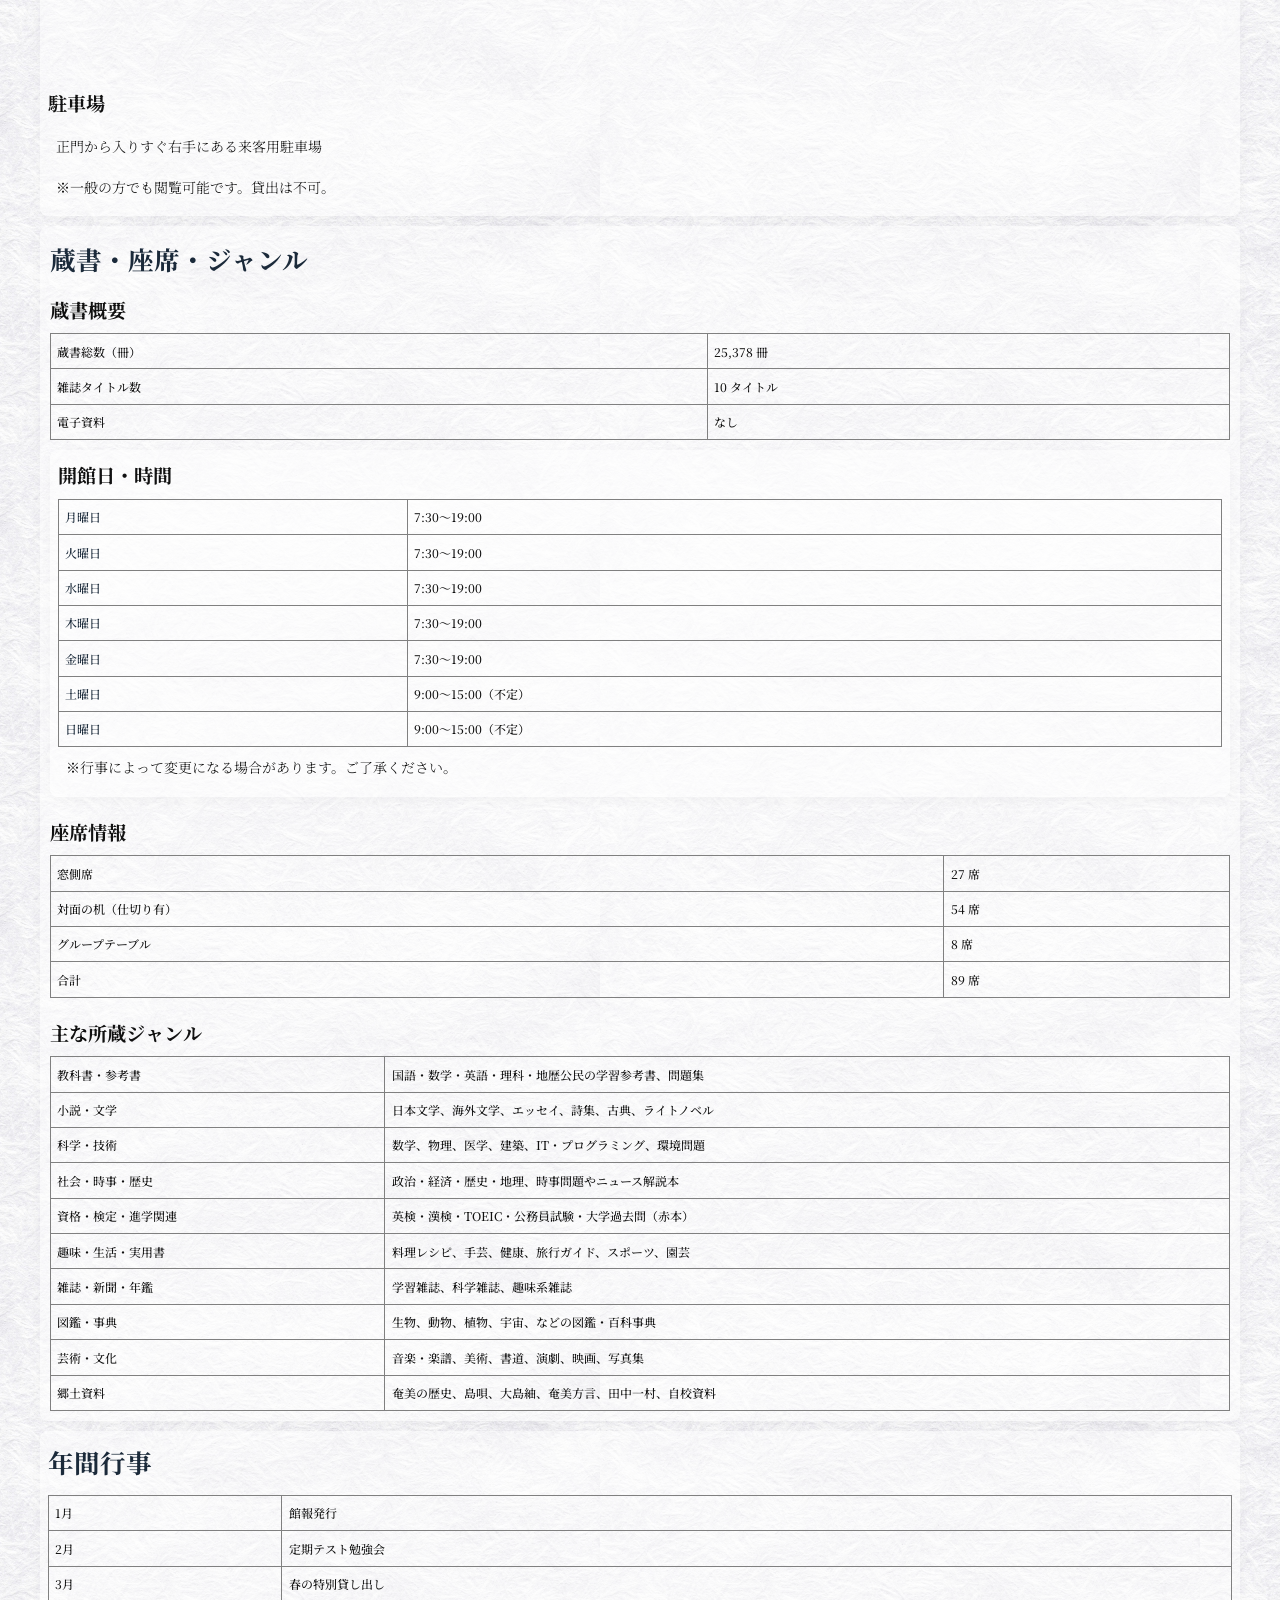
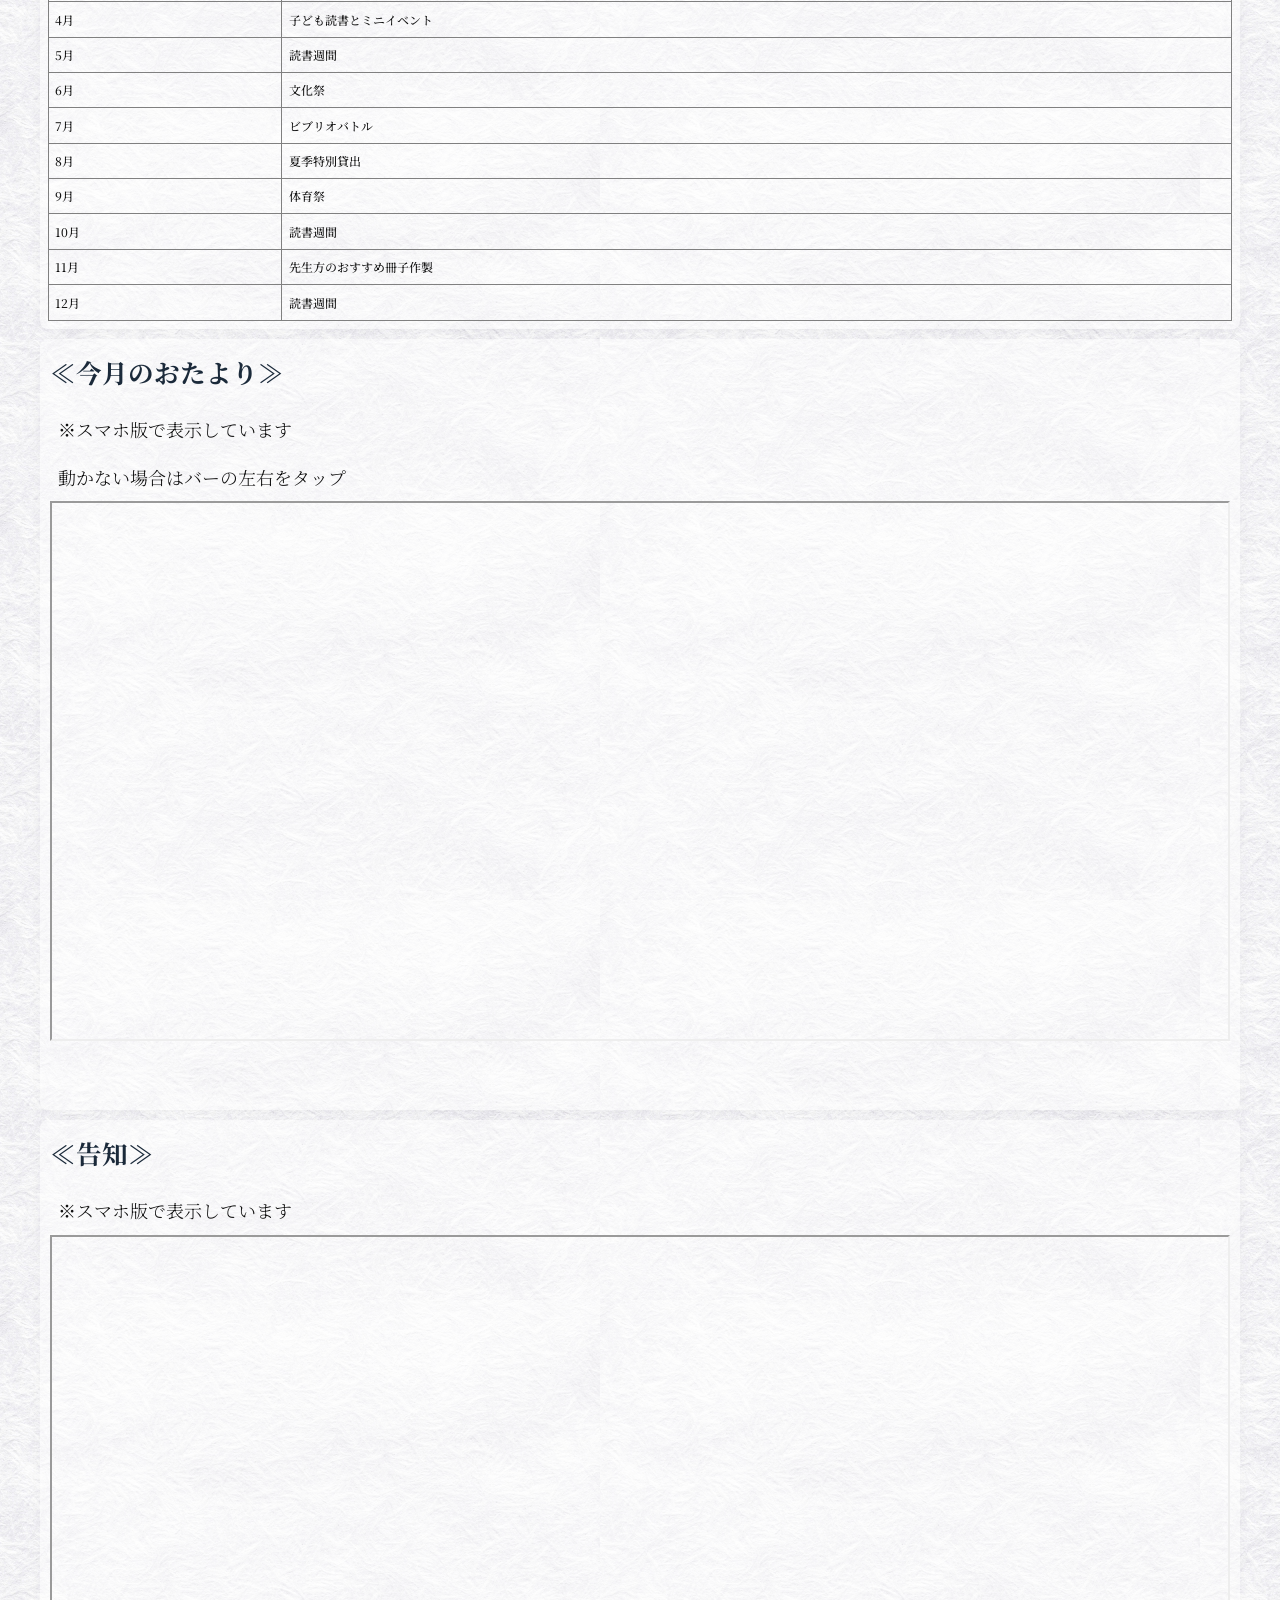
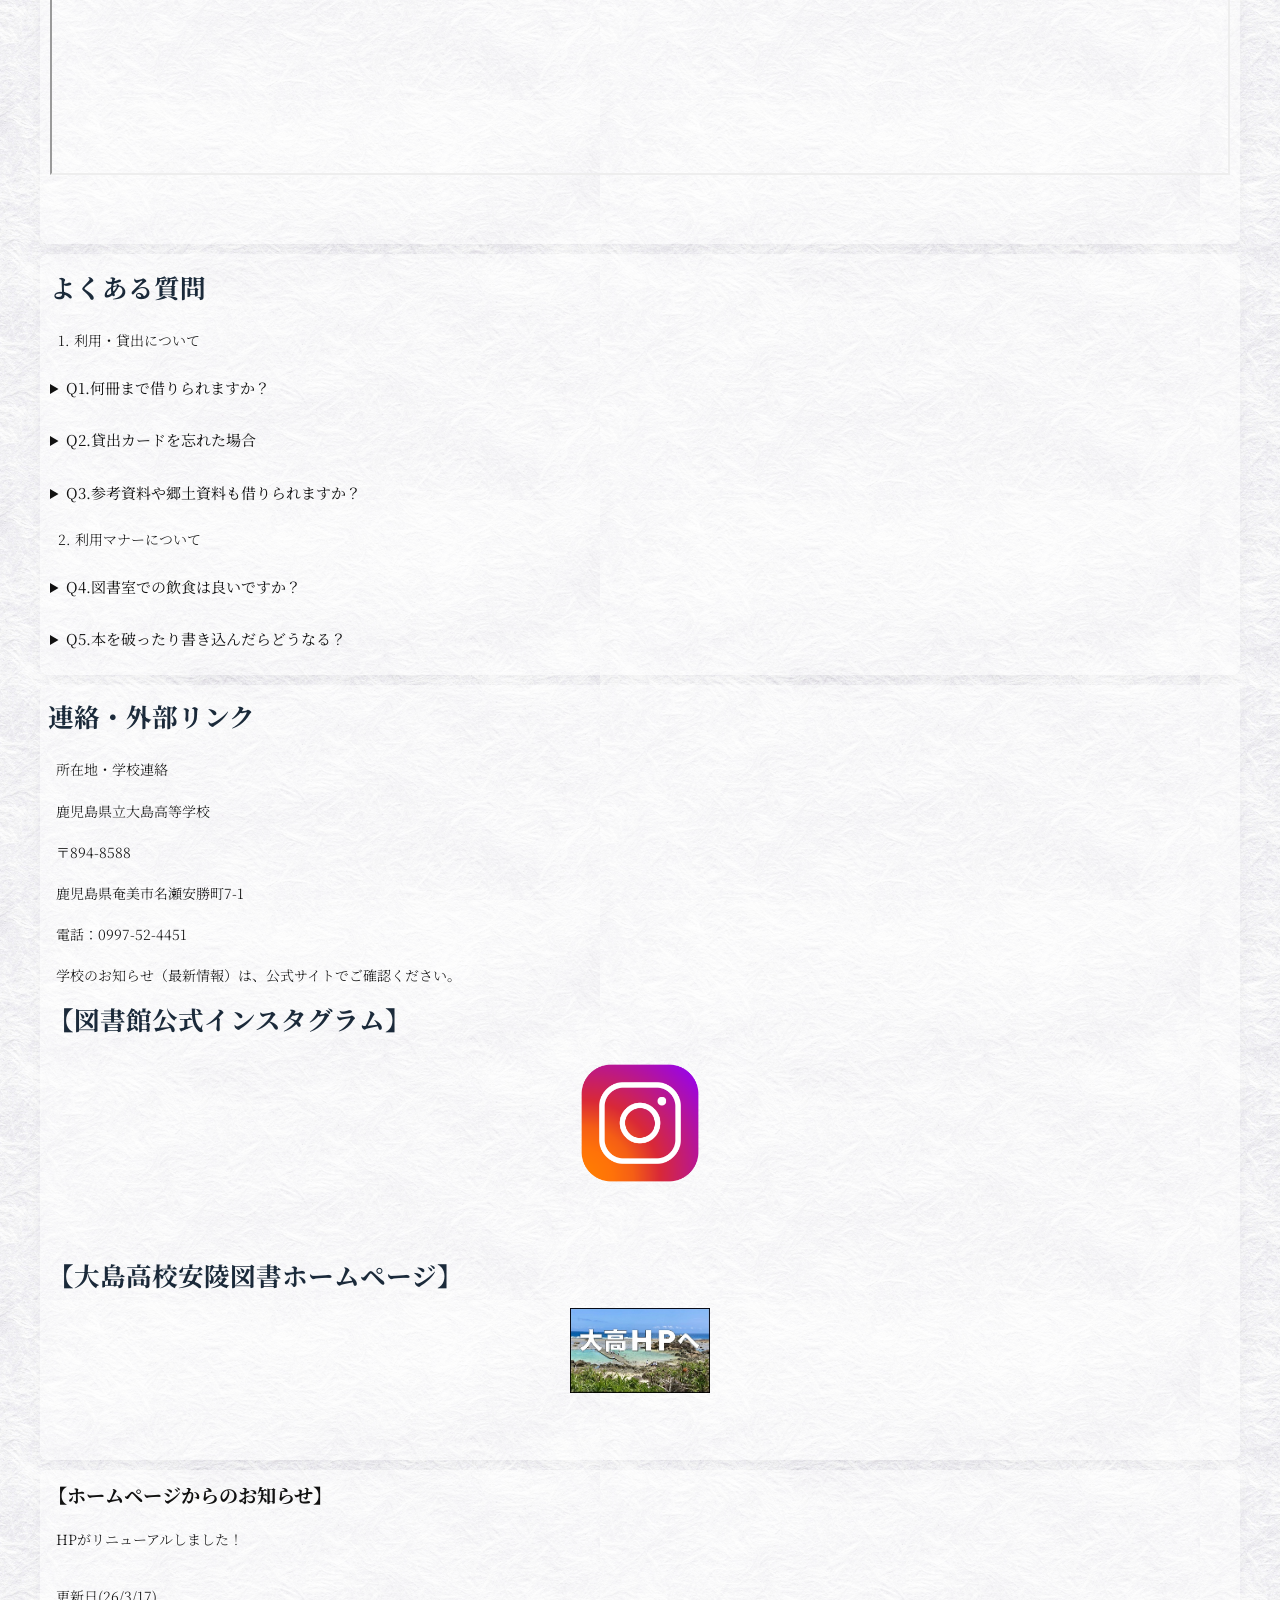
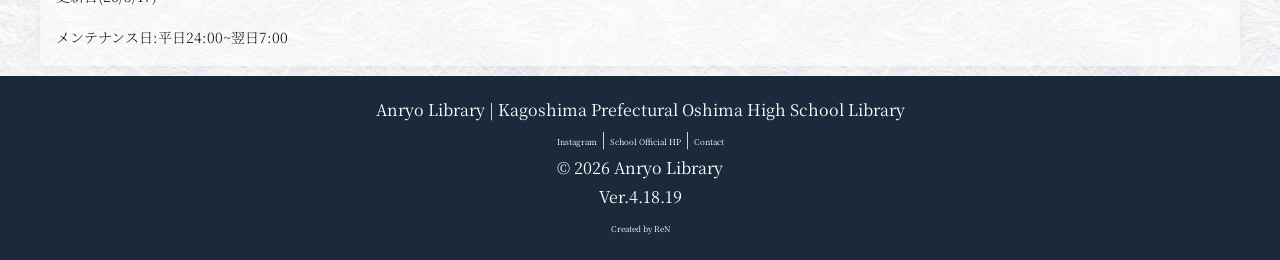
==== commit 4e085ad4: "Add files via upload" ====
--- a/index.html
+++ b/index.html
@@ -59,6 +59,9 @@
 
     <!-- Video -->
     <div class="video">
+
+      <p>『高校生サミット in 奄美2026』の<br>様子はこちら</p>
+
   <iframe
   src="https://www.youtube-nocookie.com/embed/sYPRl4yZQQ4"
   title="YouTube video player"
@@ -77,6 +80,7 @@
         また、静かに落ち着いて学習できる環境が整っているため、自習スペースとして利用する生徒も多く、日々の予習・復習や受験勉強の場としても適しています。生徒の皆さんが気軽に立ち寄り、学びや発見の場として親しんでいただければ幸いです。
       </p>
     </section>
+
 
  <section class="mokuzi">
 
--- a/style.css
+++ b/style.css
@@ -359,7 +359,7 @@
 
 
 .SNS a img{
-  width: clamp(70px, 25%, 140px);
+  width: clamp(70px, 22%, 140px);
   height: auto;
   display: block;
   margin: 0 auto;
@@ -379,16 +379,22 @@
   position:relative;
   width:100%;
   max-width:800px;
-  margin:50px auto; /* ← これが中央寄せ */
+  margin:30px auto; /* ← これが中央寄せ */
 }
 
 .video iframe{
   width:70%;
   max-width:800px;
   display:block;
-  margin:50px auto;
+  margin:30px auto;
   border-radius:12px; 
   box-shadow:0 6px 20px rgba(0,0,0,0.2); /* 影 */
+}
+
+.video p{
+  text-align: center;
+  font-size: 15px;
+  padding-top: 20px;
 }
 /* ===== Footer ===== */
 .site-footer {
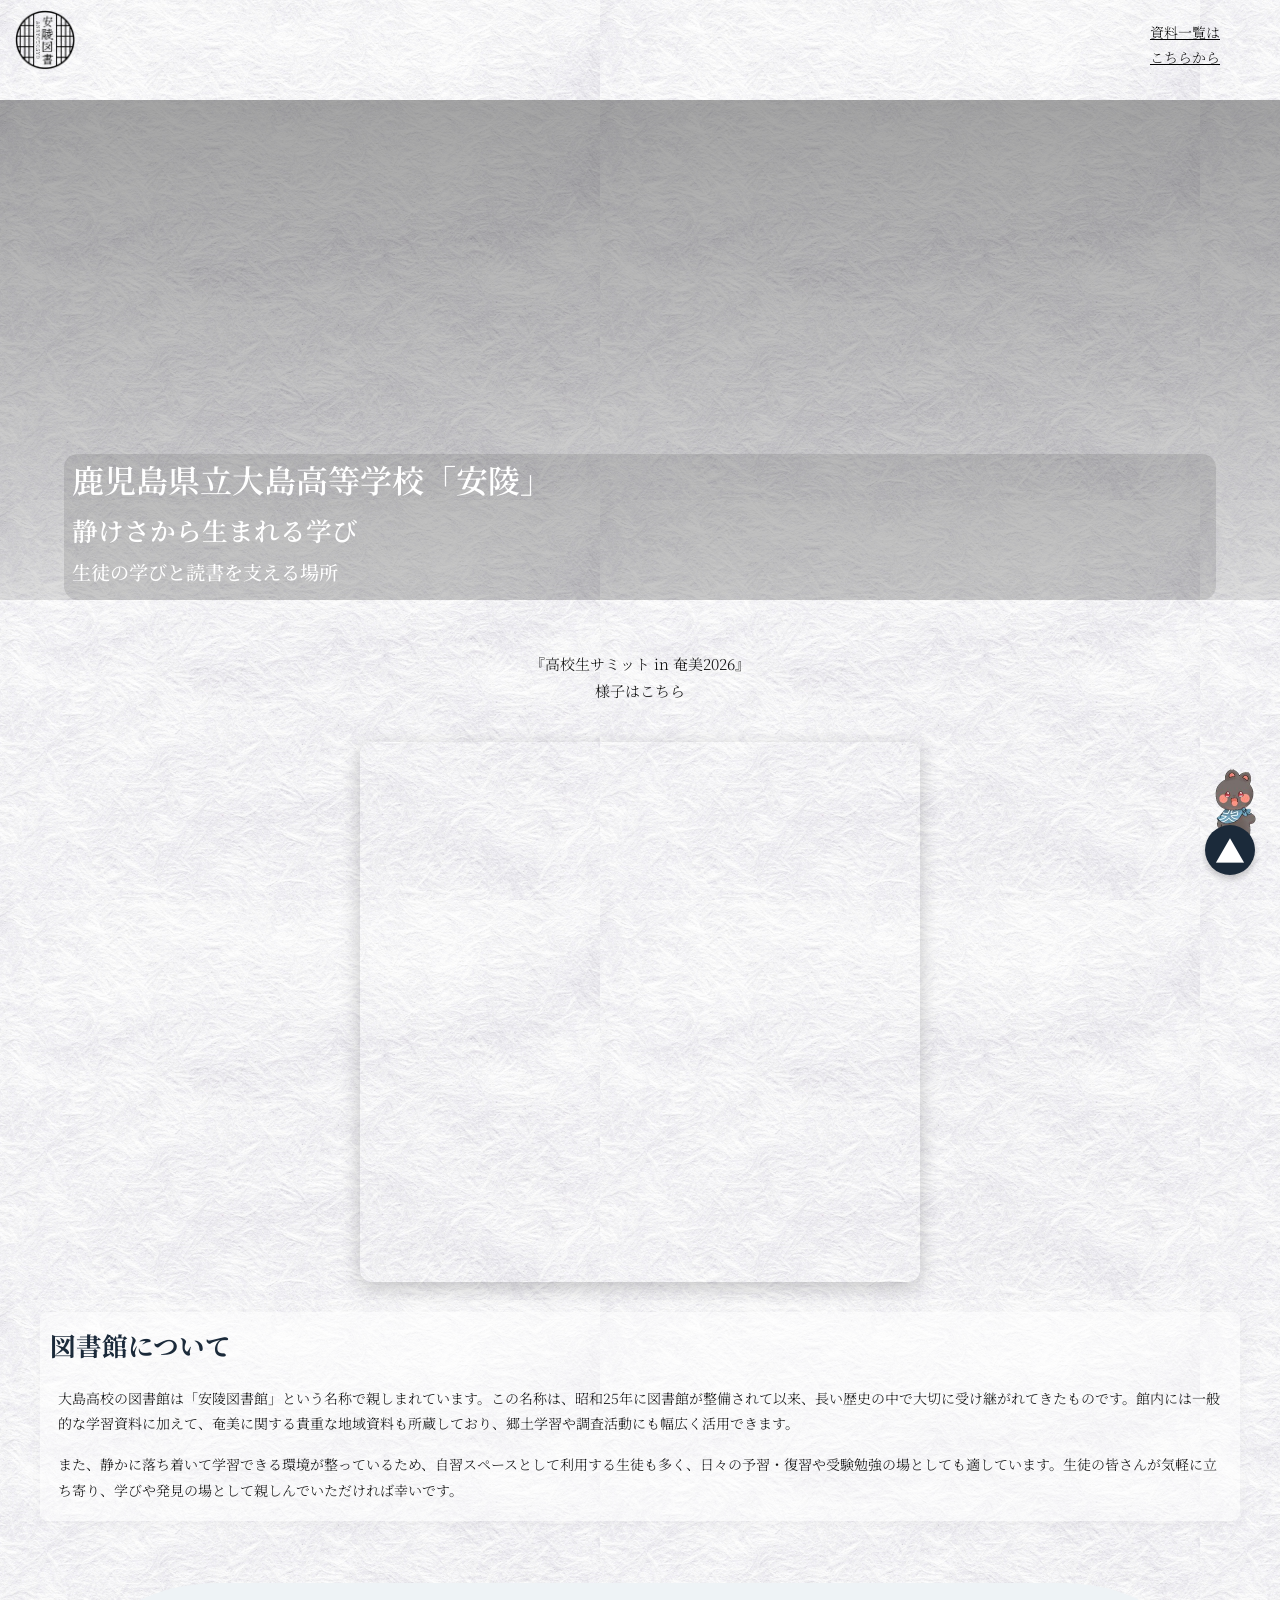
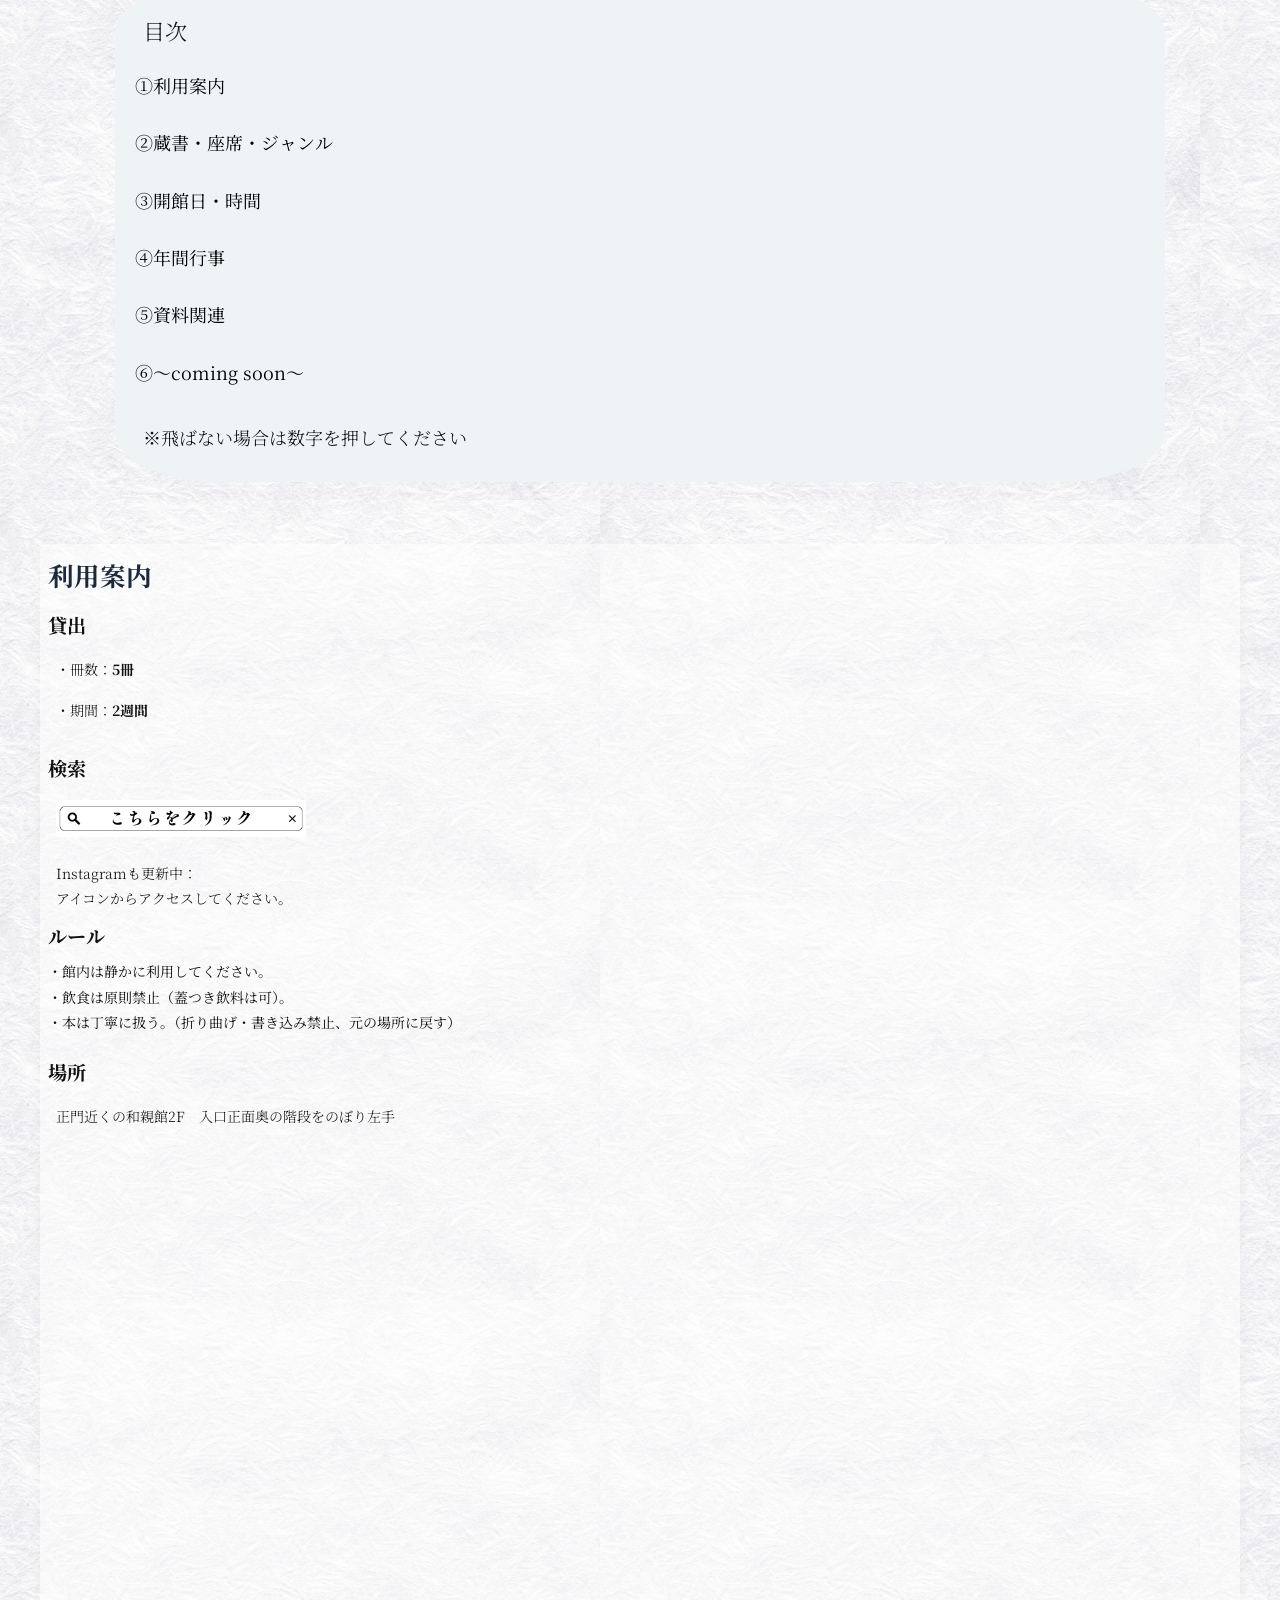
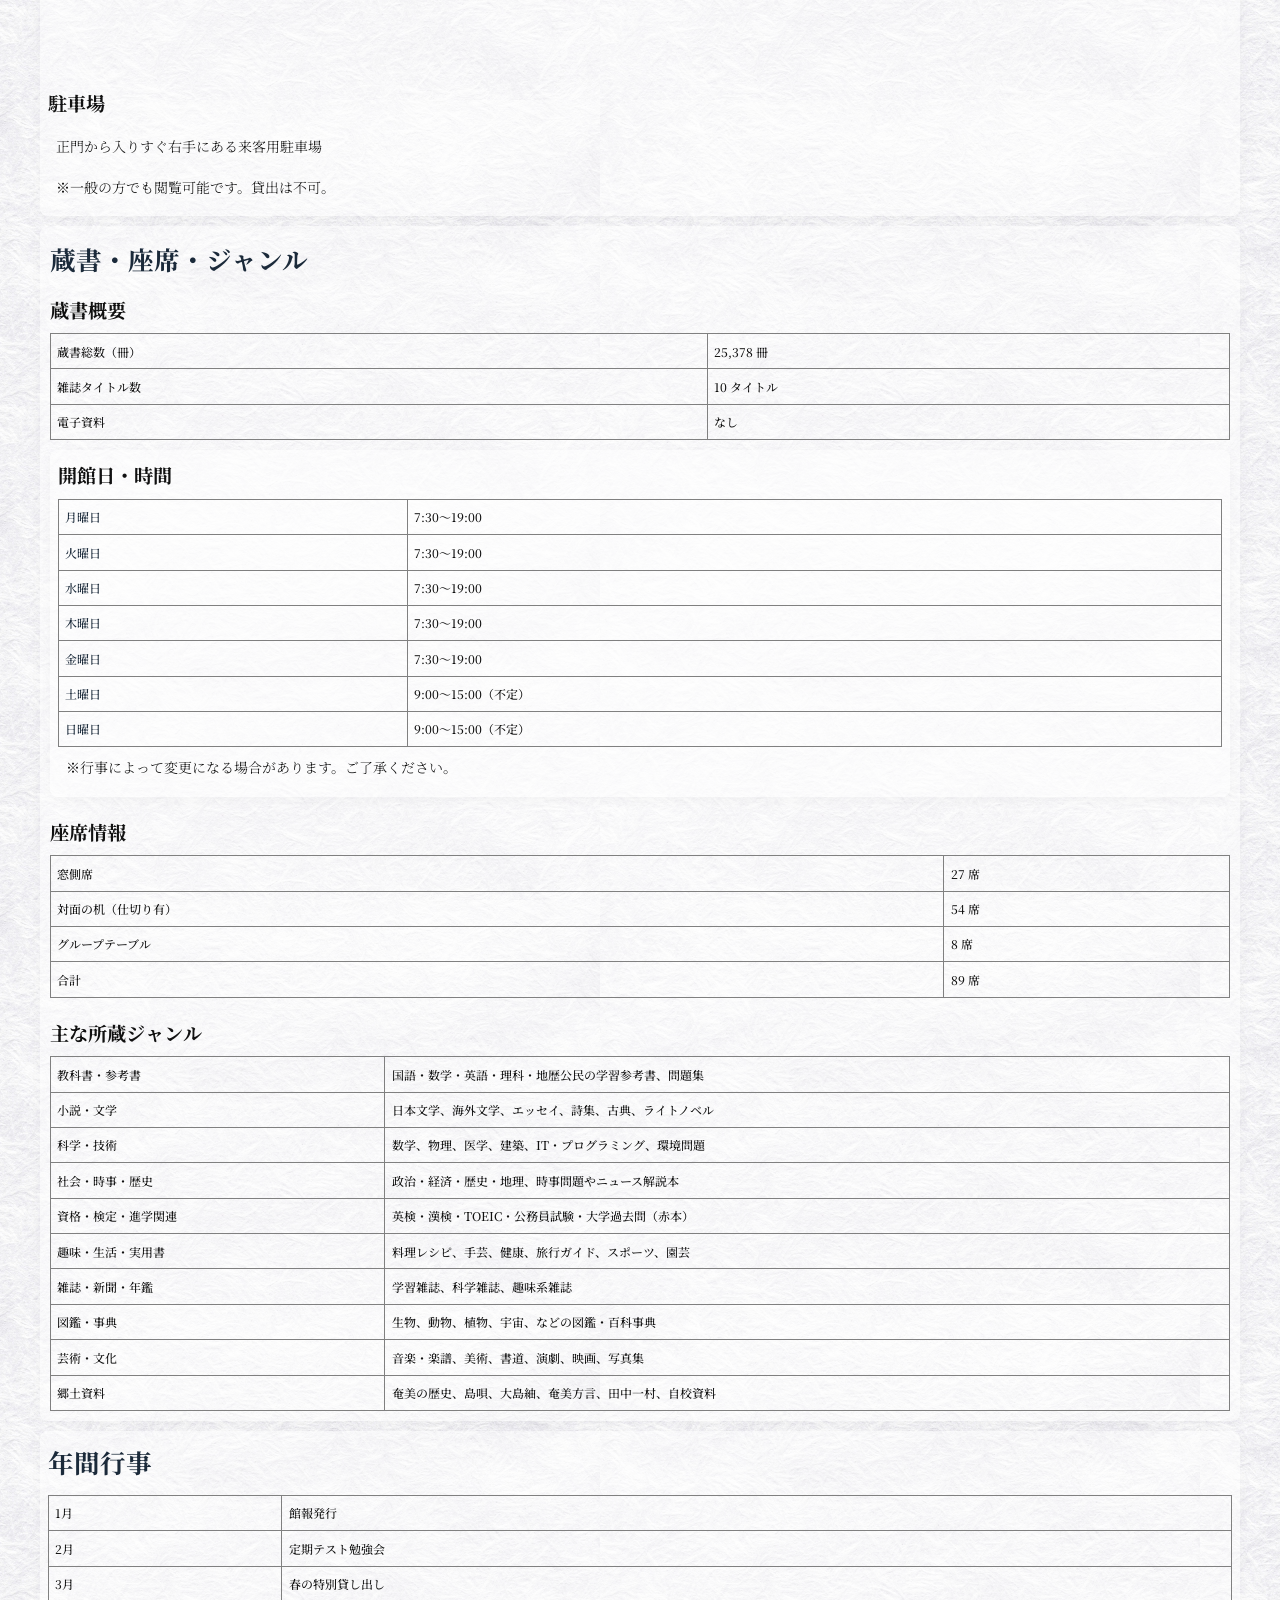
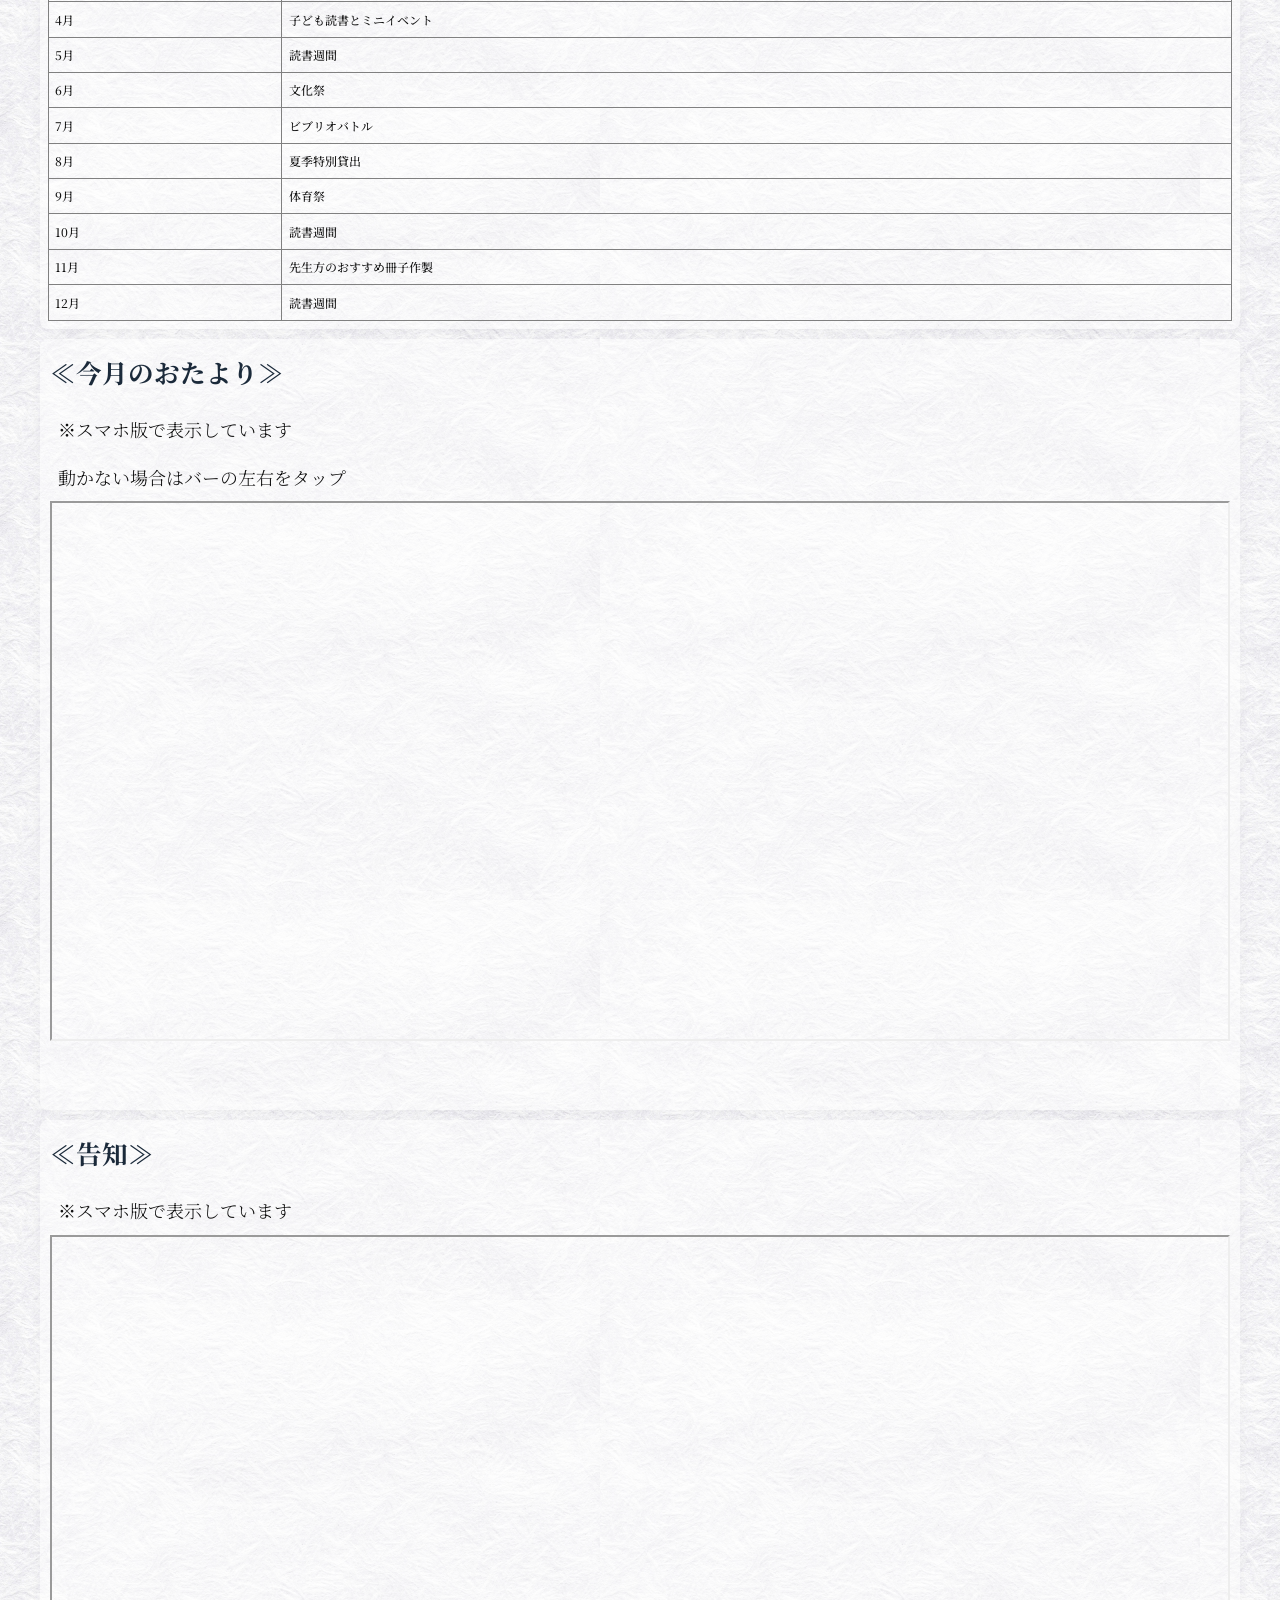
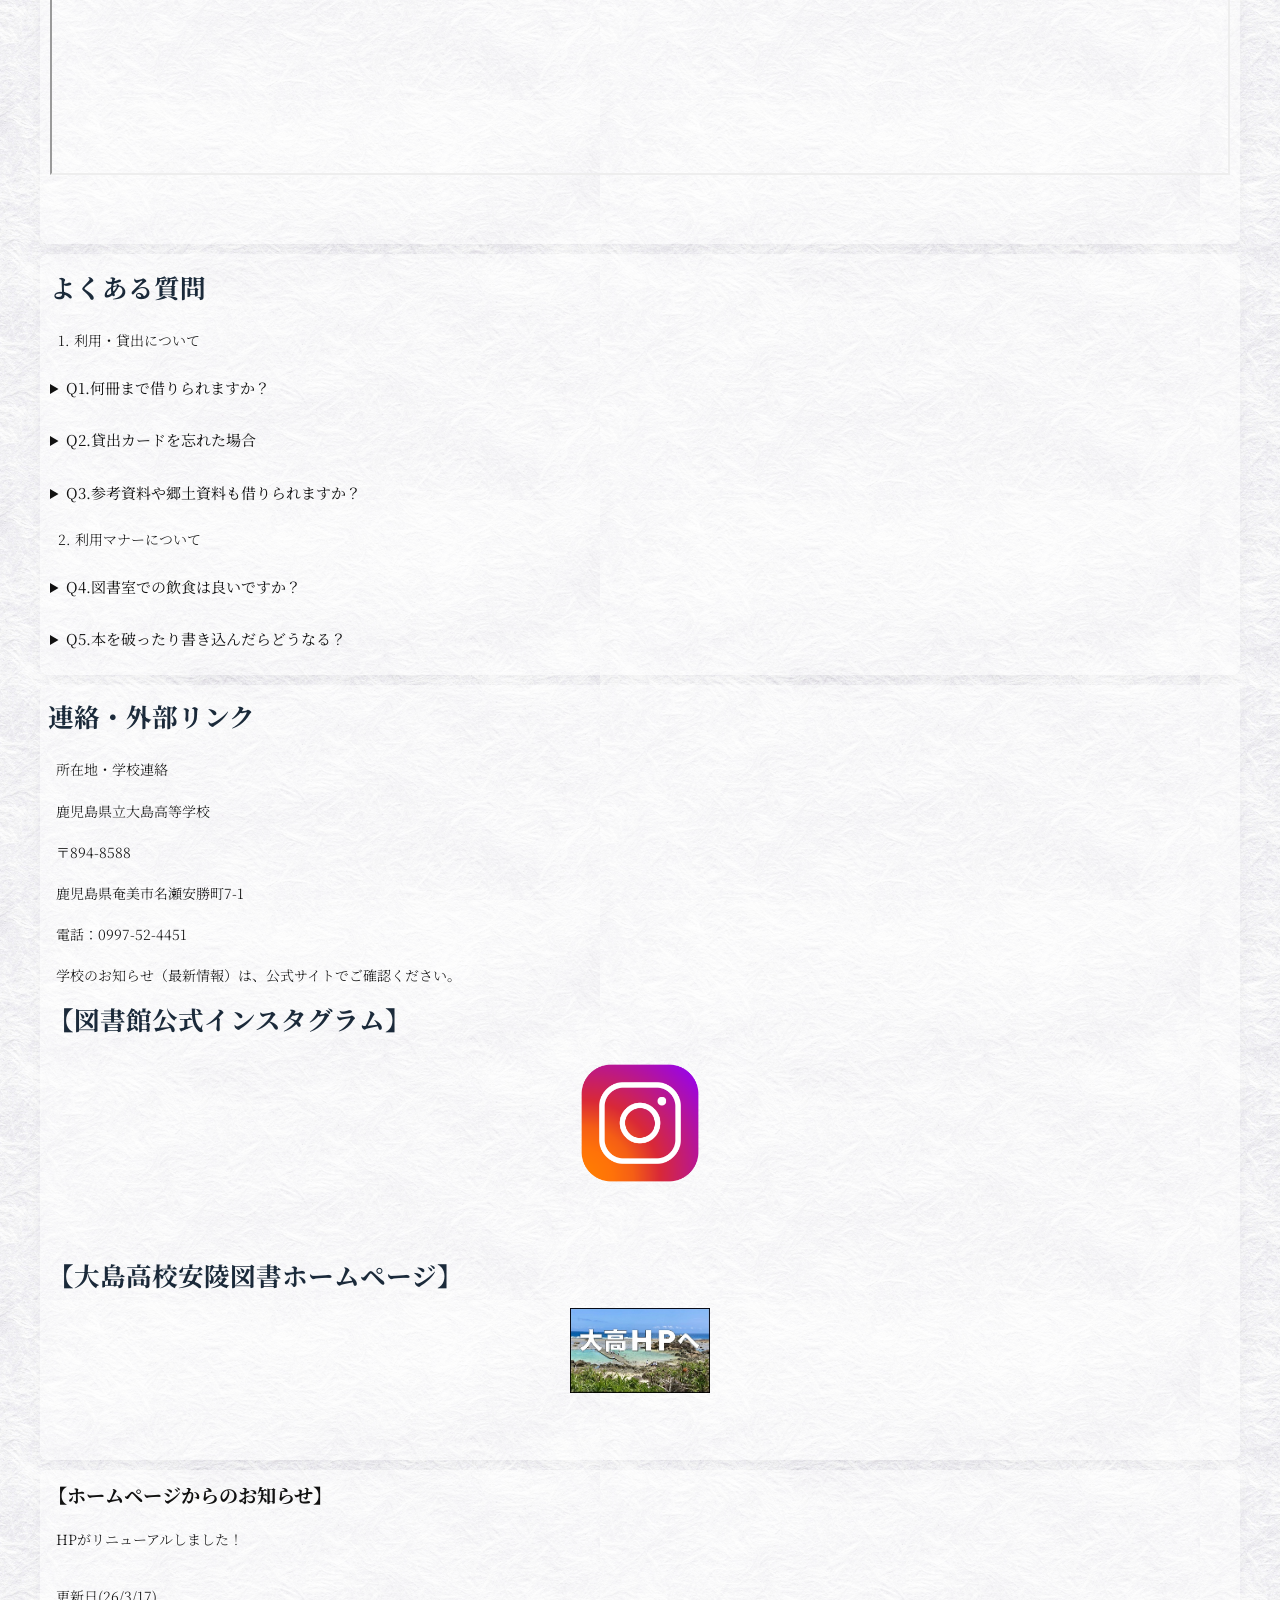
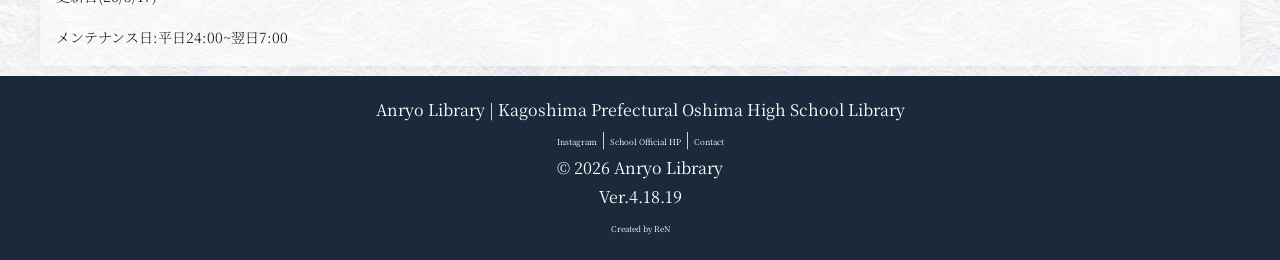
==== commit 5e2964c0: "Update index.html" ====
--- a/index.html
+++ b/index.html
@@ -60,7 +60,7 @@
     <!-- Video -->
     <div class="video">
 
-      <p>『高校生サミット in 奄美2026』の<br>様子はこちら</p>
+      <p>『高校生サミット in 奄美2026』<br>様子はこちら</p>
 
   <iframe
   src="https://www.youtube-nocookie.com/embed/sYPRl4yZQQ4"
@@ -402,4 +402,4 @@
 
 </body>
 
-</html>+</html>
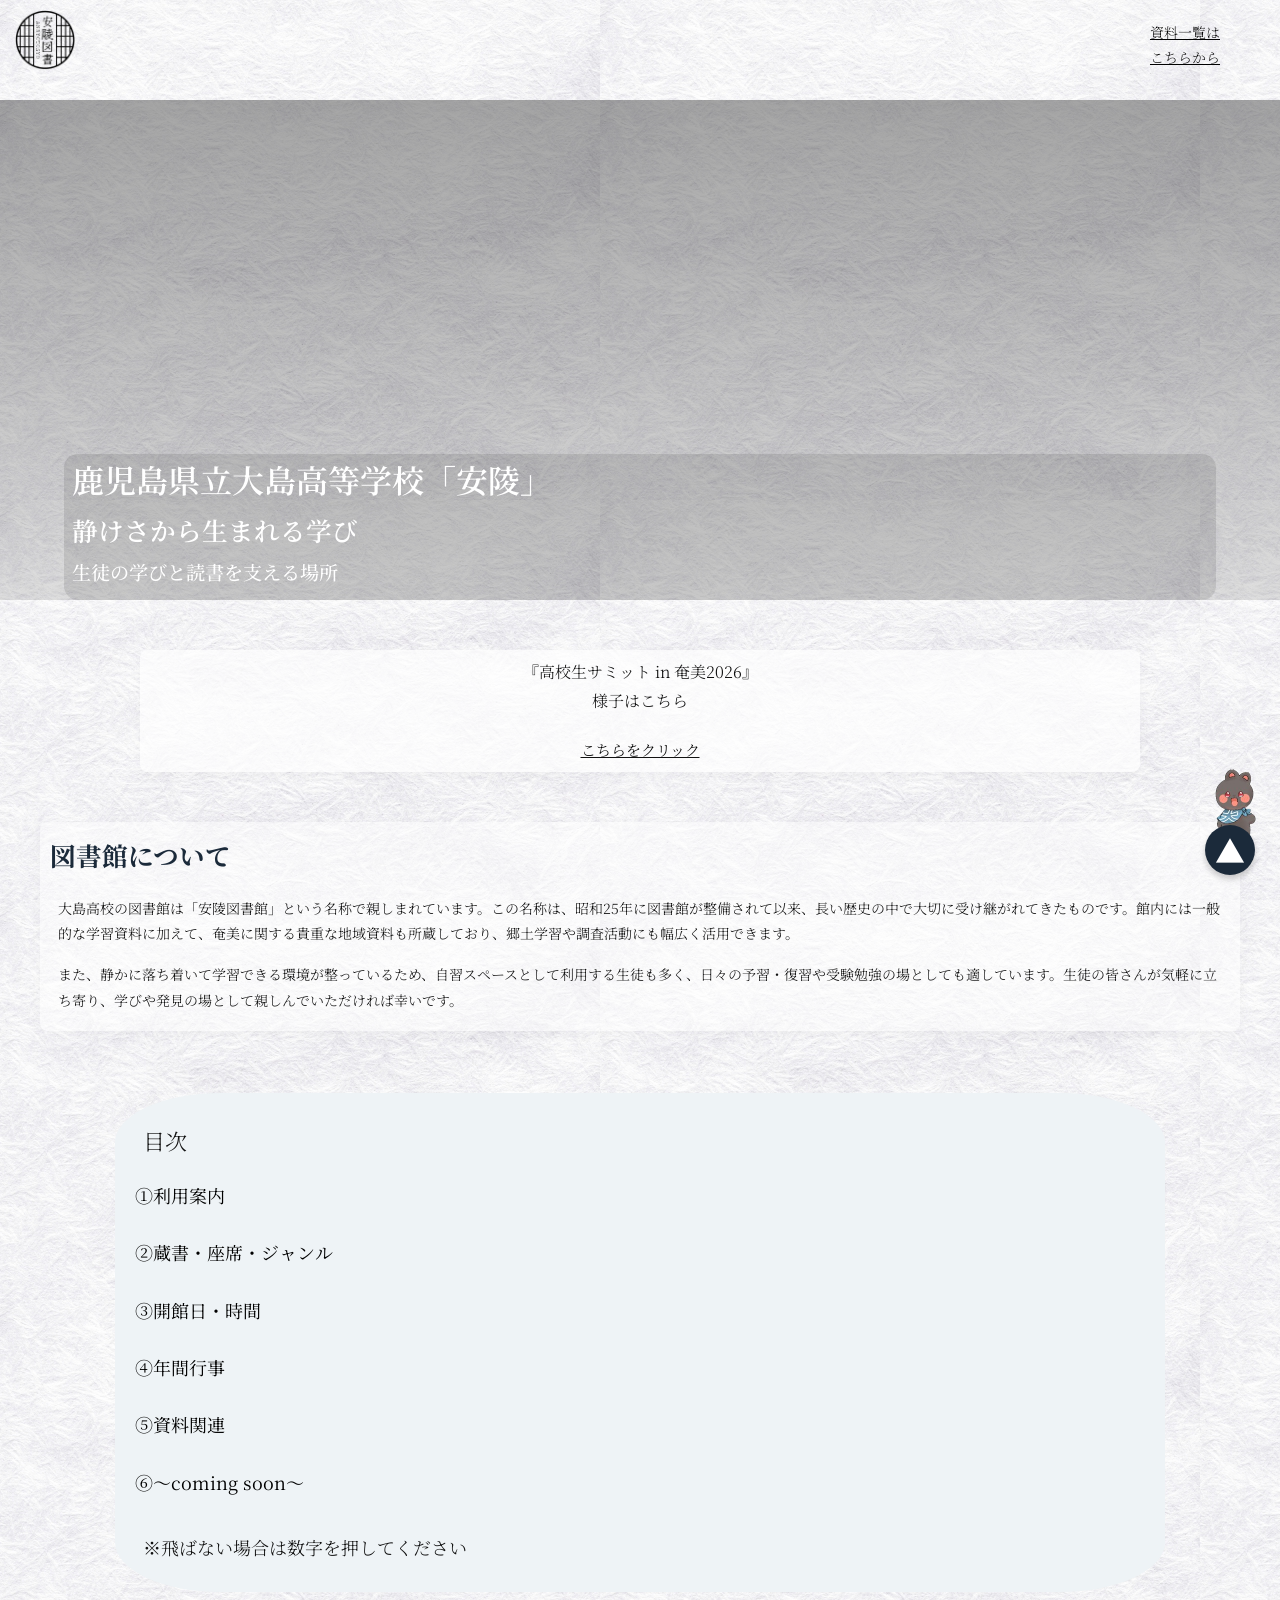
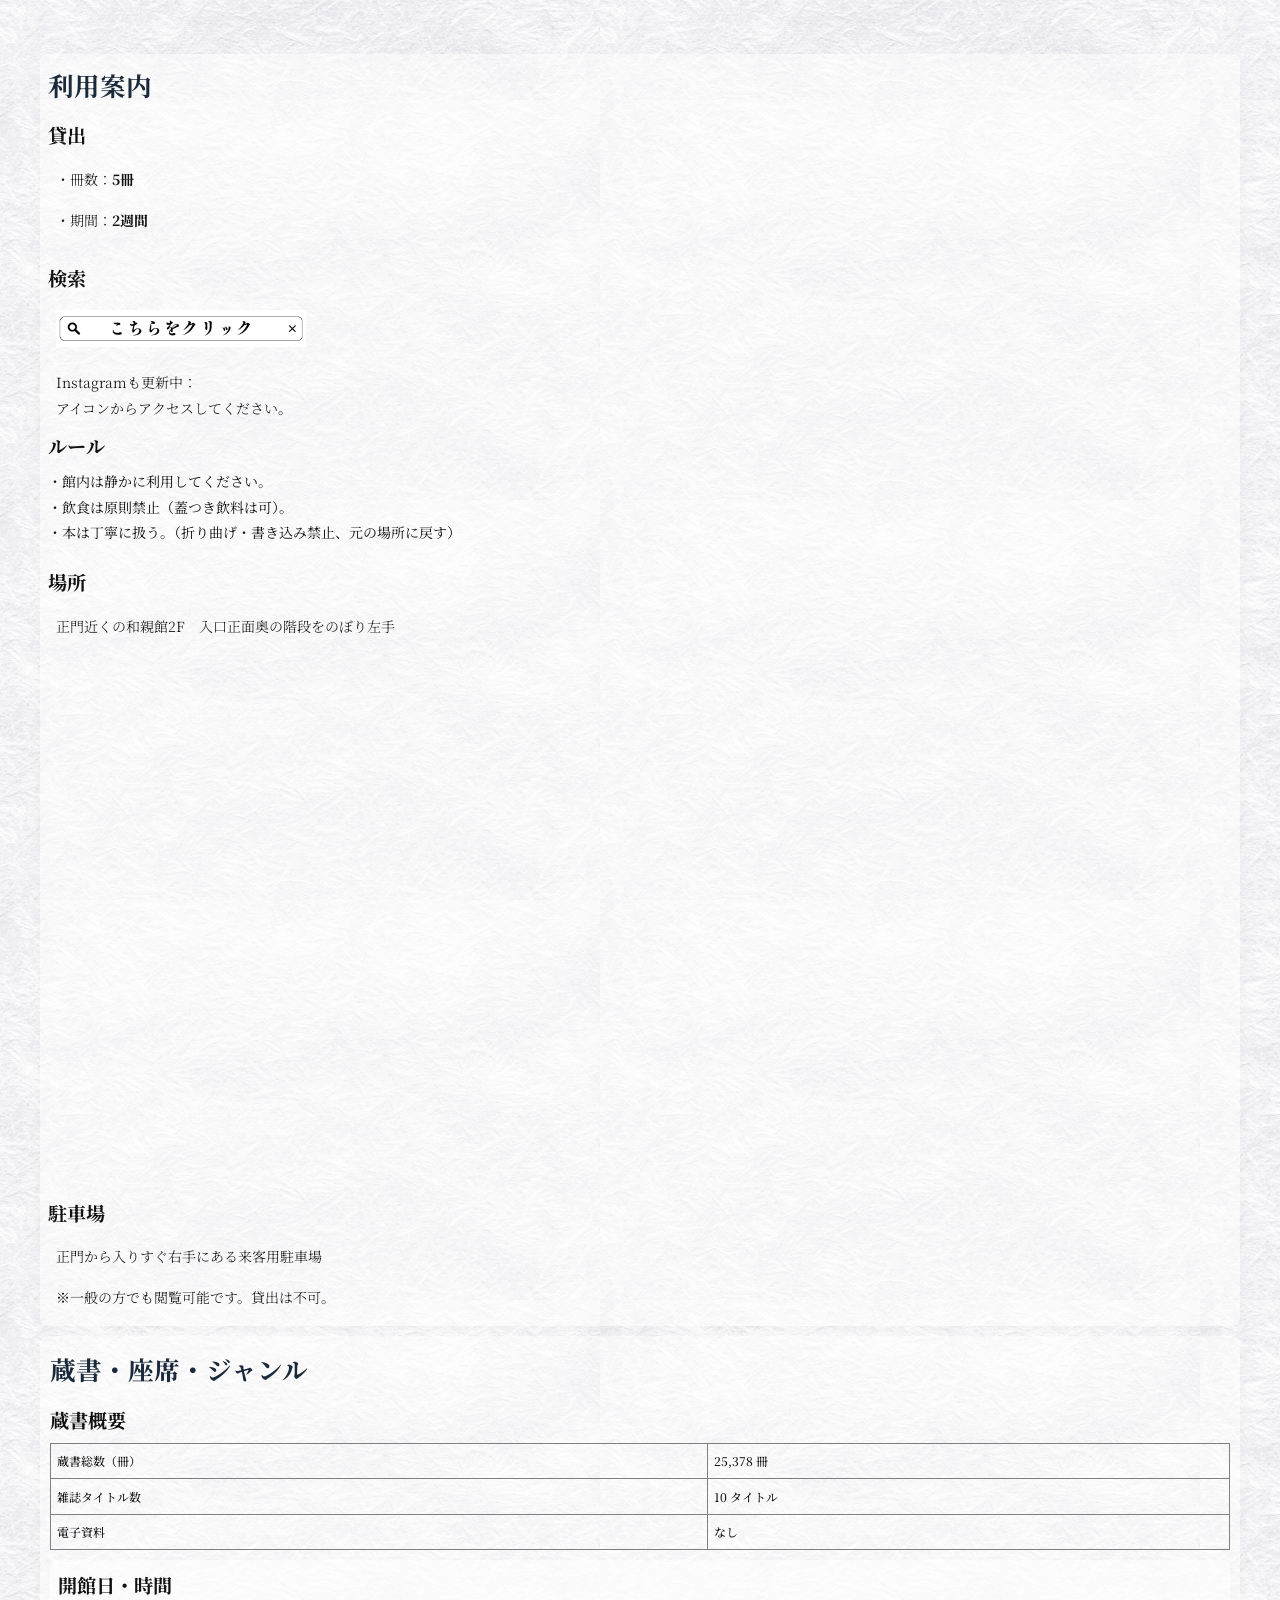
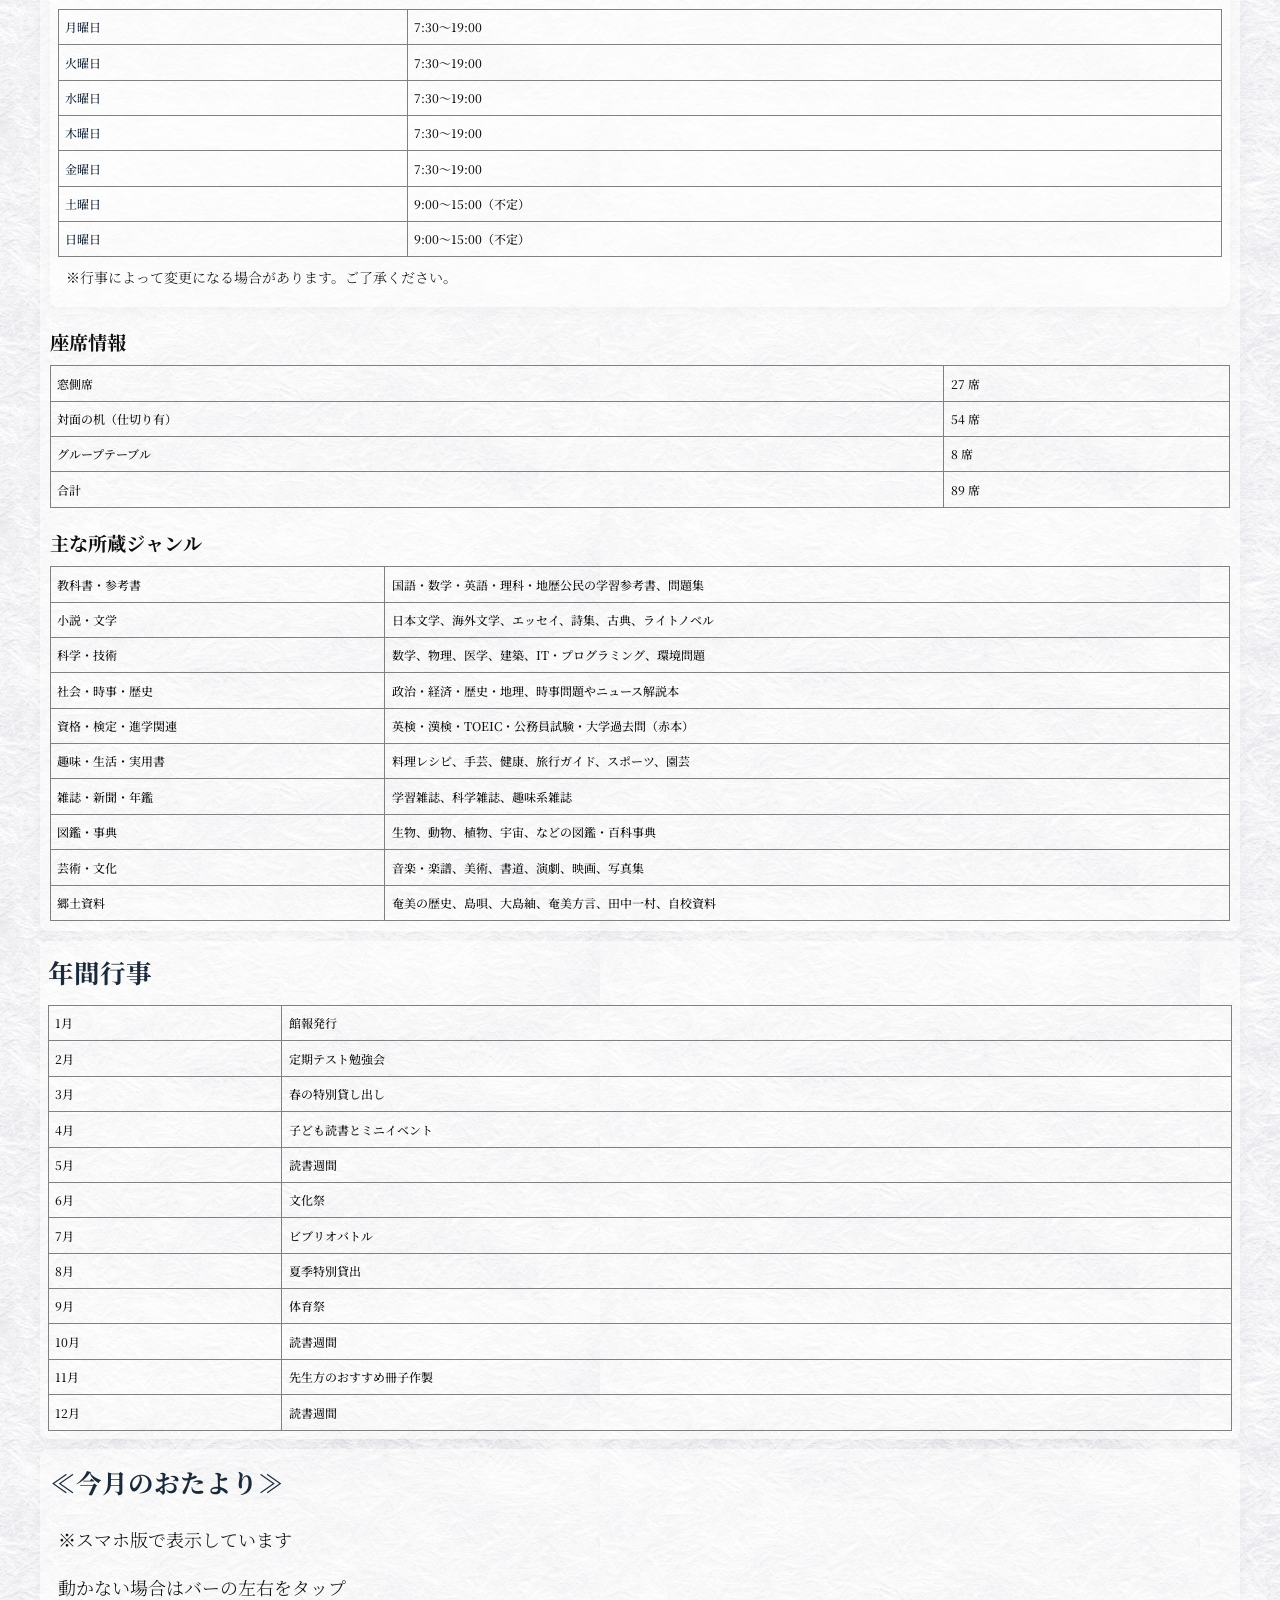
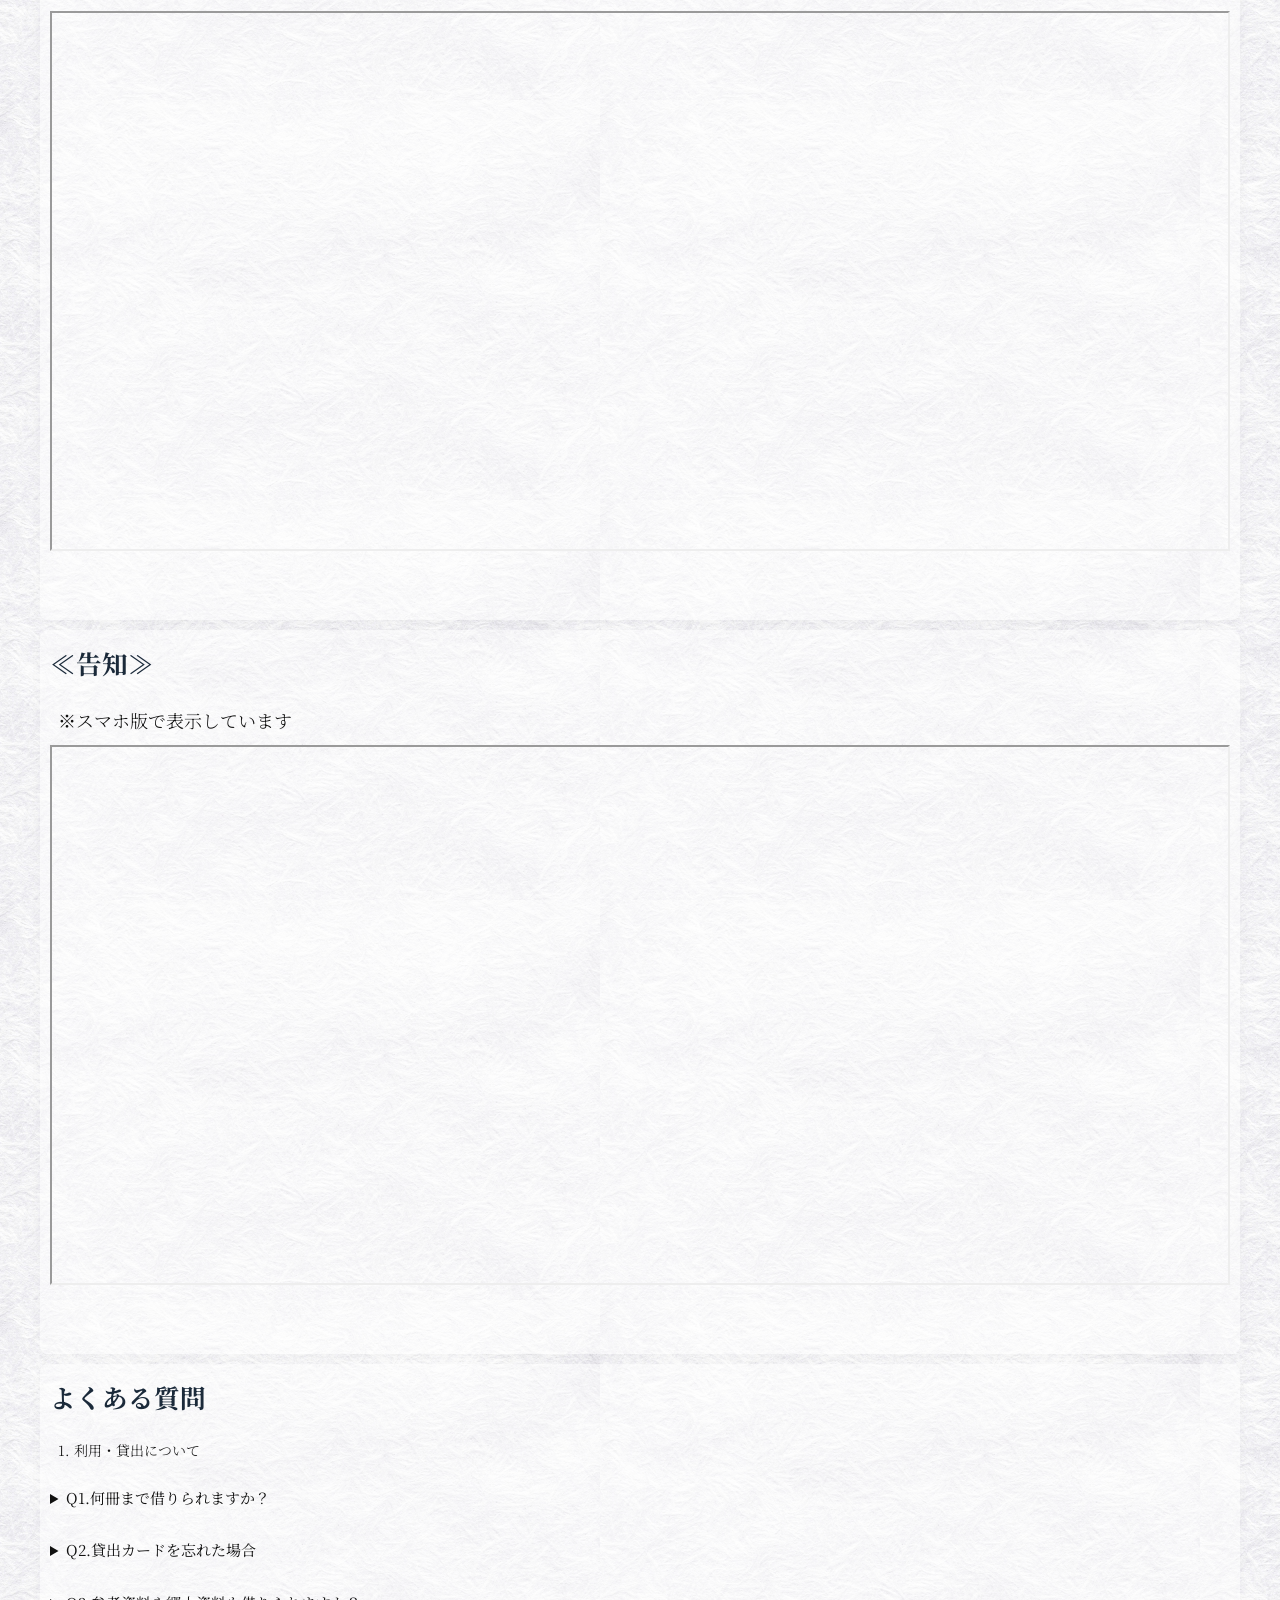
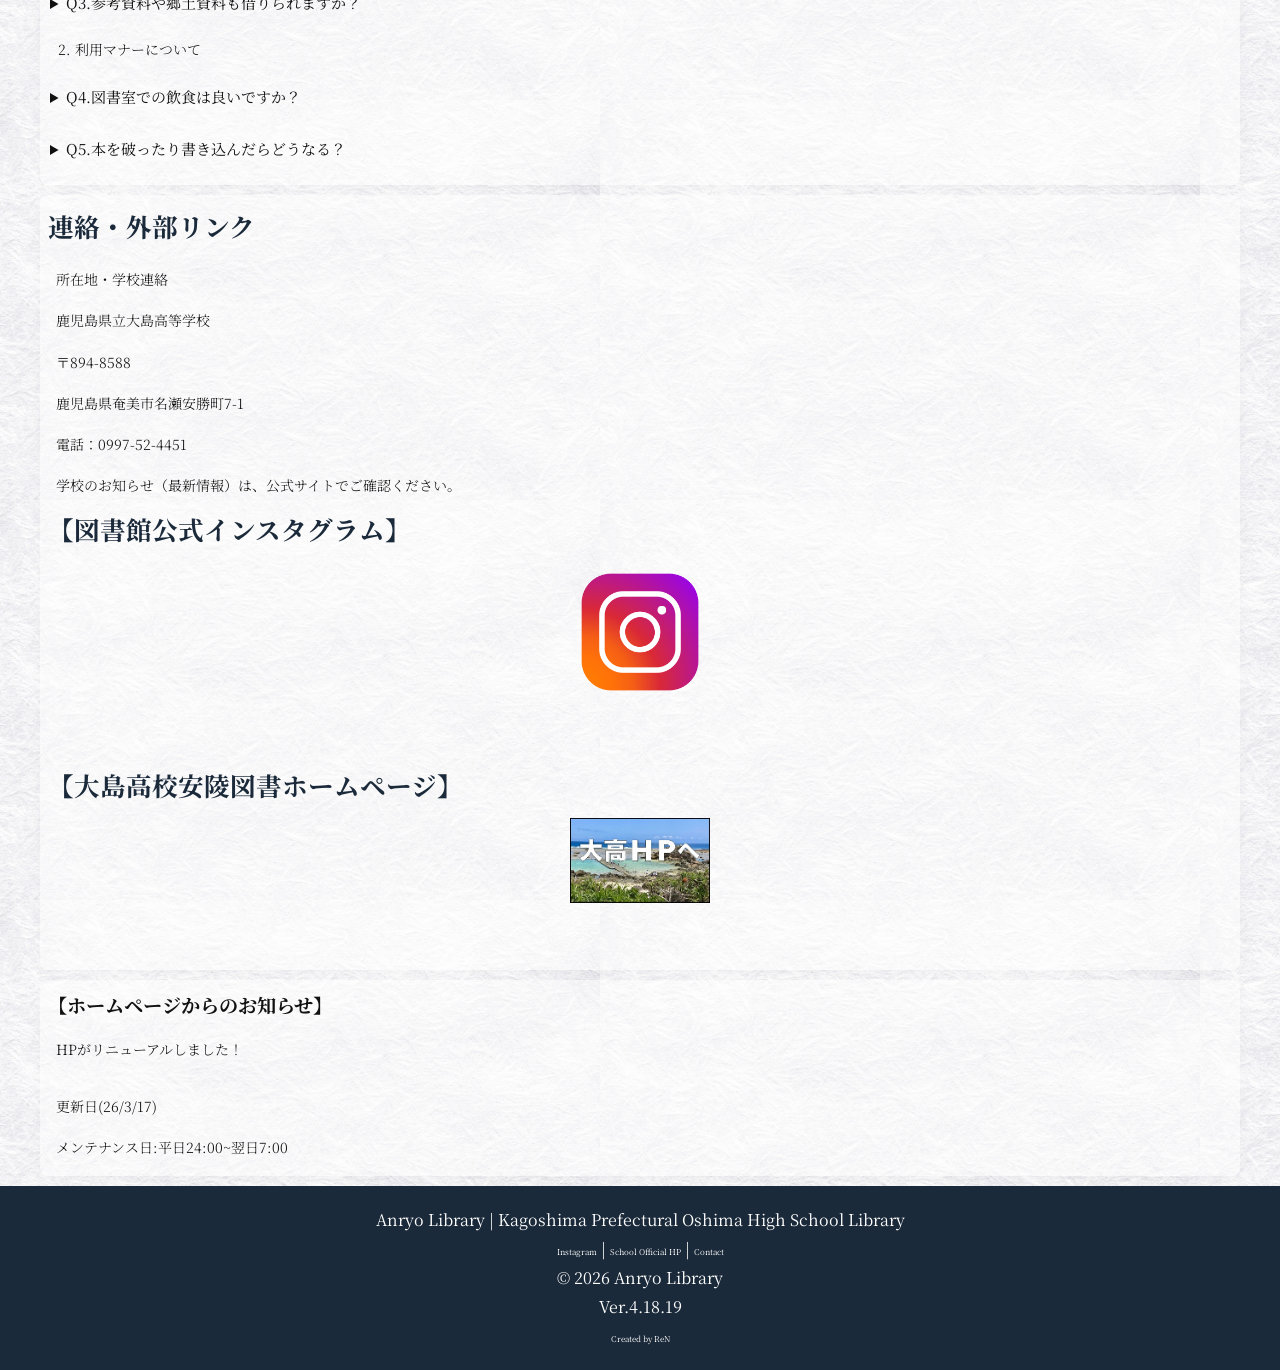
==== commit 01a6ed1b: "Add files via upload" ====
--- a/index.html
+++ b/index.html
@@ -57,19 +57,16 @@
 
     <div class="popup"><p>画面を大きくするには Ctrl +  を押してください<br>(PCのみ)</p></div>
 
-    <!-- Video -->
-    <div class="video">
-
-      <p>『高校生サミット in 奄美2026』<br>様子はこちら</p>
-
-  <iframe
-  src="https://www.youtube-nocookie.com/embed/sYPRl4yZQQ4"
-  title="YouTube video player"
-  frameborder="0"
-  allow="accelerometer; autoplay; clipboard-write; encrypted-media; gyroscope; picture-in-picture"
-  allowfullscreen>
-</iframe>
-     </div>
+    <!-- koramu -->
+    <div class="koramu">
+
+      <p class="題名">『高校生サミット in 奄美2026』<br>様子はこちら</p>
+
+
+      <p class="youtube"><a href="https://www.youtube-nocookie.com/embed/sYPRl4yZQQ4">こちらをクリック</a></p>
+
+    </div>
+
     <!-- About -->
     <section id="about" class="panel" aria-labelledby="about-title">
       <h2 id="about-title">図書館について</h2>
@@ -402,4 +399,4 @@
 
 </body>
 
-</html>
+</html>
--- a/style.css
+++ b/style.css
@@ -278,7 +278,6 @@
   border-radius: 8px;
   box-shadow: 0 4px 12px rgba(0,0,0,0.03);
   background-color: rgba(255,255,255,0.5);
-
 }
 
 .panel.light {
@@ -342,8 +341,6 @@
  border-radius: 8px;
  box-shadow: 0 4px 12px rgba(0,0,0,0.03);
  background-color: rgba(255,255,255,0.5);
-
- 
 }
 
 .sheet-wrap{
@@ -374,28 +371,32 @@
   padding-bottom: 5%;
 }
 
-/* ===== Video ===== */
-.video{
-  position:relative;
-  width:100%;
-  max-width:800px;
-  margin:30px auto; /* ← これが中央寄せ */
-}
-
-.video iframe{
-  width:70%;
-  max-width:800px;
-  display:block;
-  margin:30px auto;
-  border-radius:12px; 
-  box-shadow:0 6px 20px rgba(0,0,0,0.2); /* 影 */
-}
-
-.video p{
-  text-align: center;
+/* ===== koramu ===== */
+.koramu{
+  margin-left: 10%;
+  margin-right: 10%;
+  margin-top: 50px;
+  margin-bottom: 50px;
+   border-radius: 8px;
+ box-shadow: 0 4px 12px rgba(0,0,0,0.03);
+ background-color: rgba(255,255,255,0.7);
+}
+
+
+.koramu .題名{
+  text-align: center;
+  font-size: 16px;
+}
+
+.koramu .youtube{
+  text-align: center;
+  text-decoration: underline;
+}
+
+.koramu .youtube a{
   font-size: 15px;
-  padding-top: 20px;
-}
+}
+
 /* ===== Footer ===== */
 .site-footer {
   background: #1b2a3a;
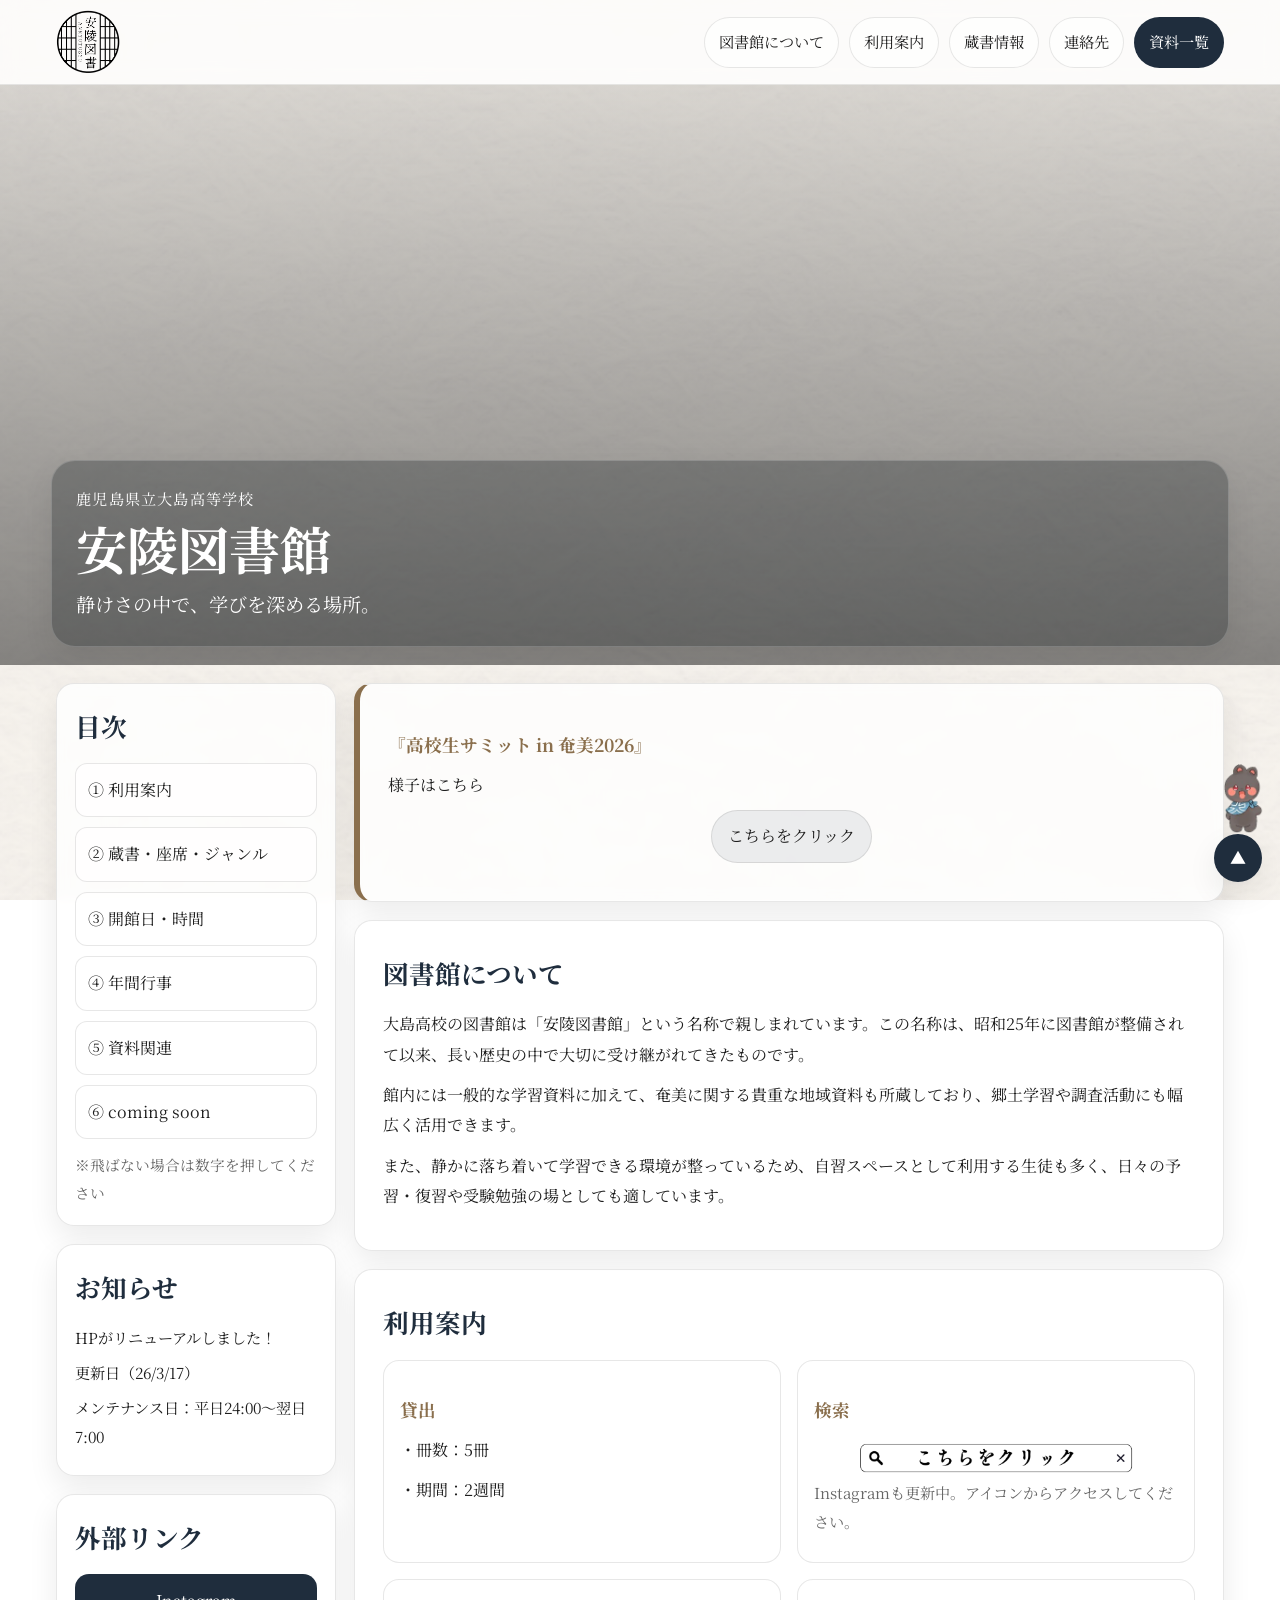
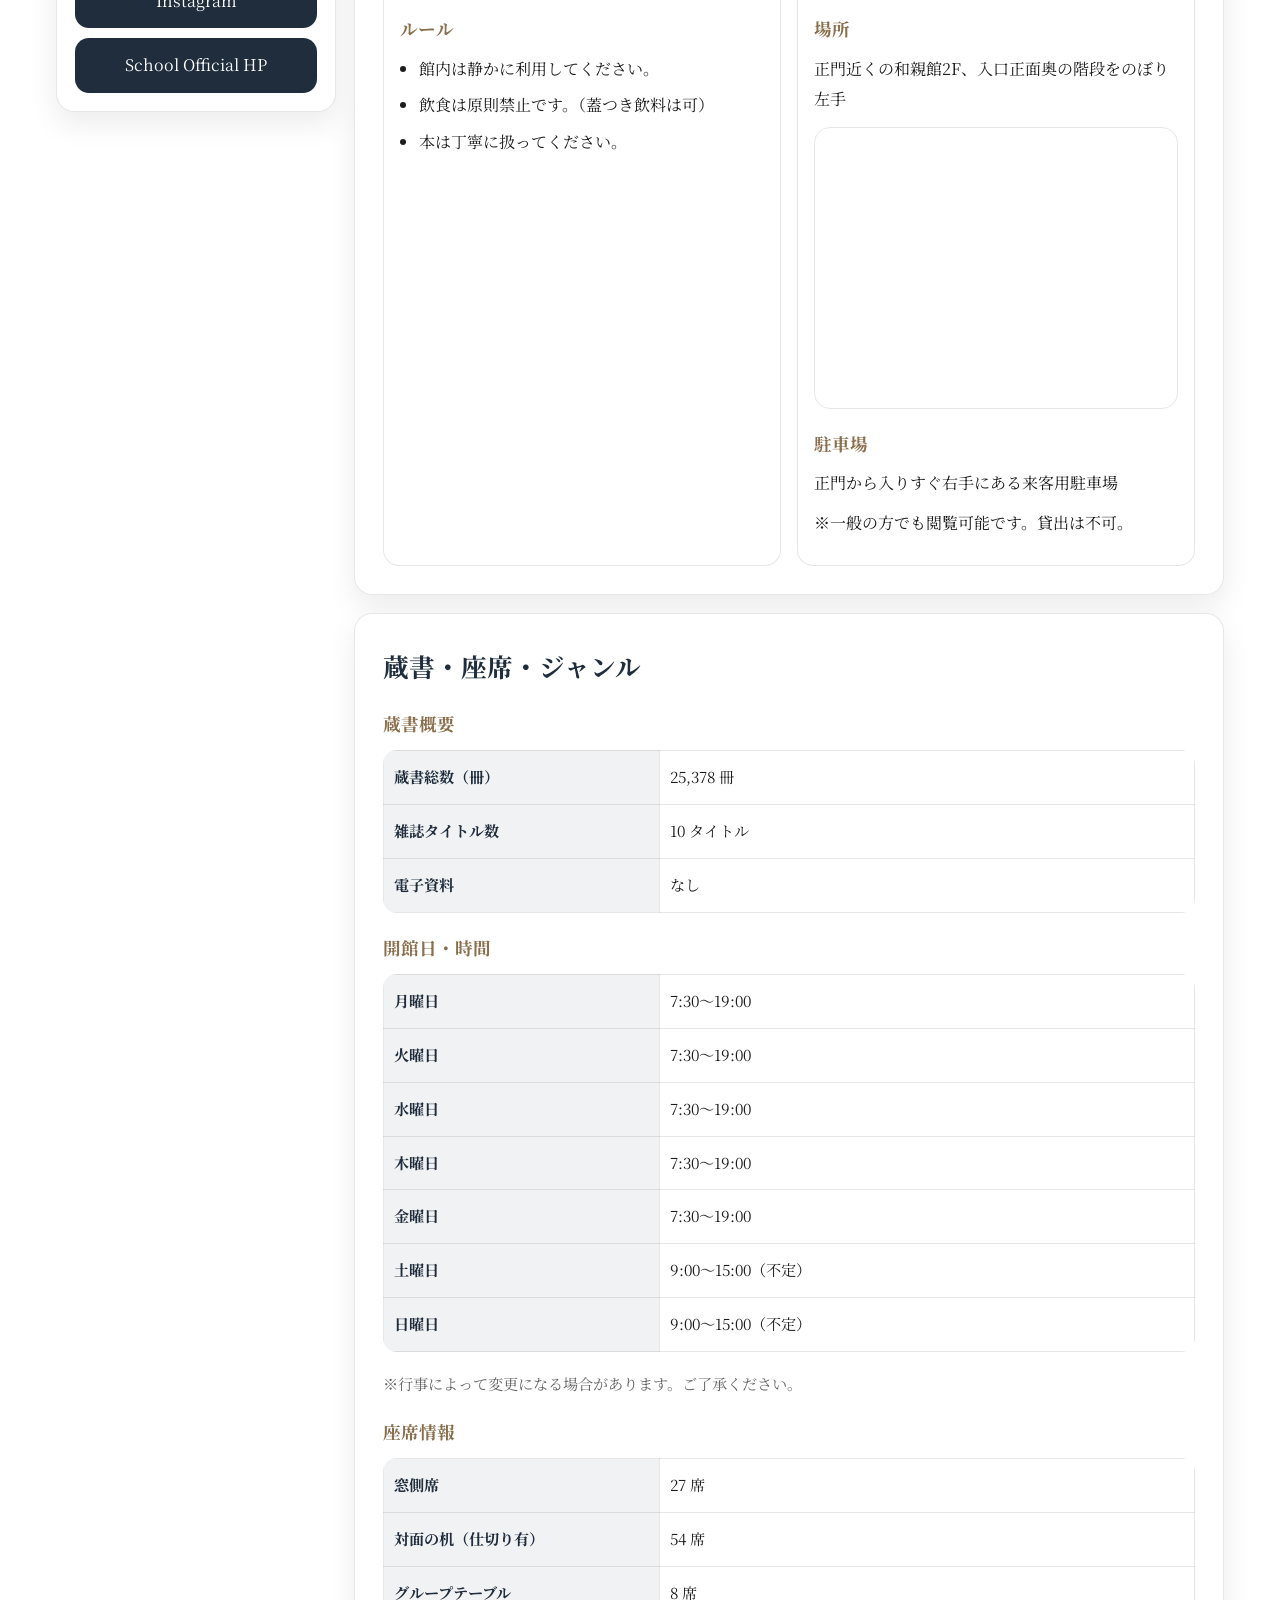
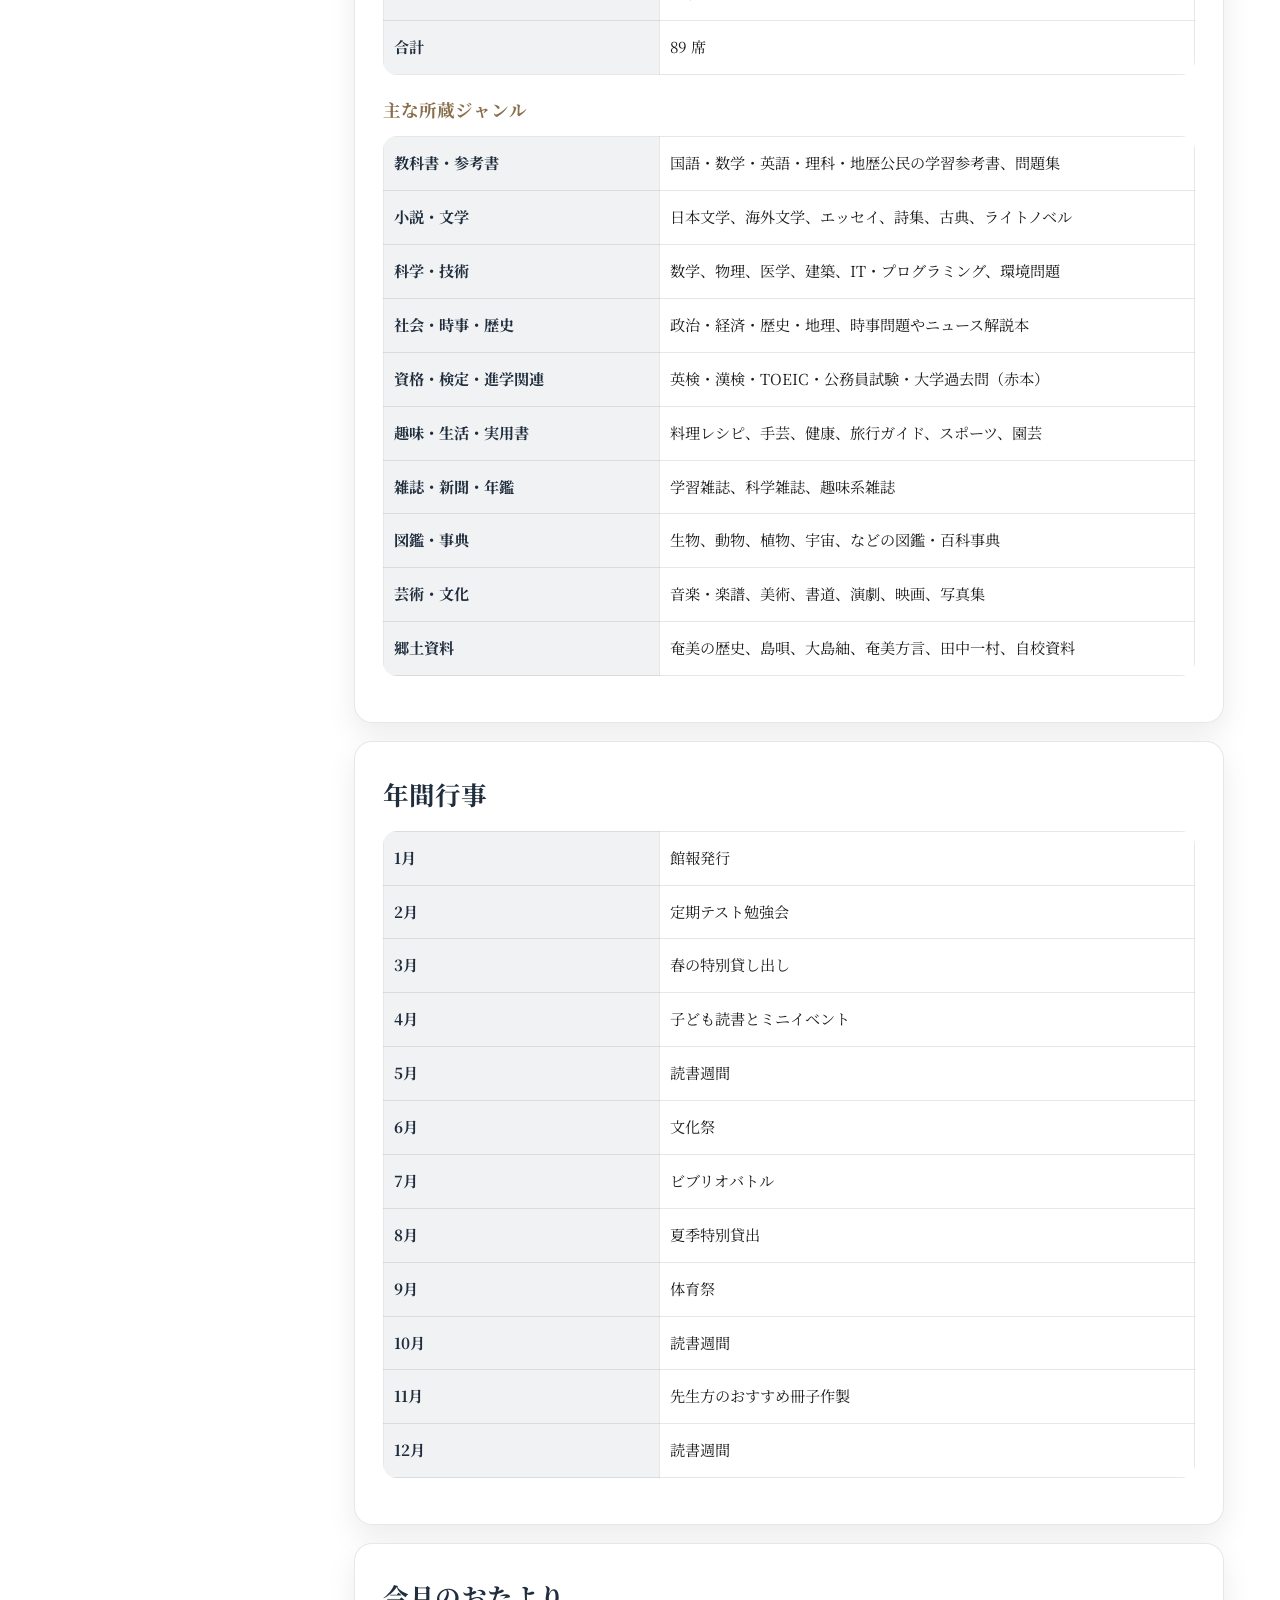
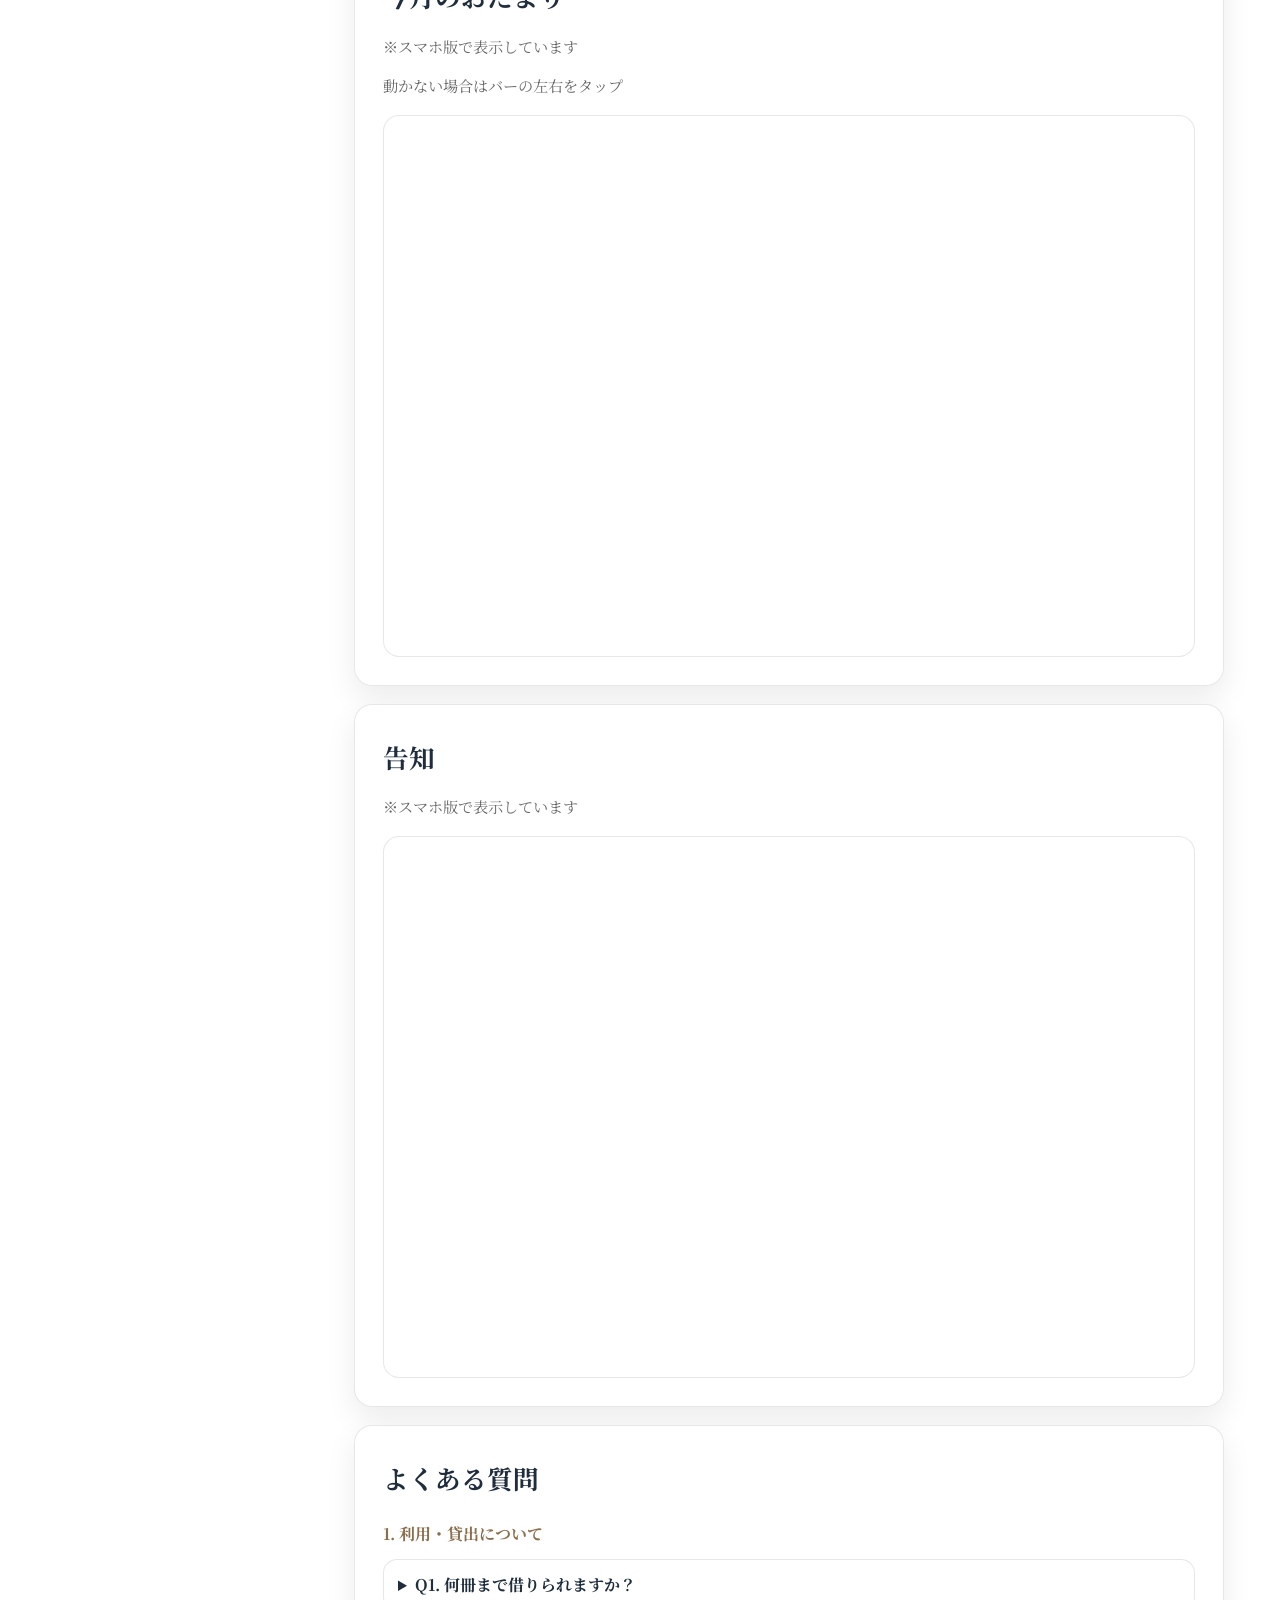
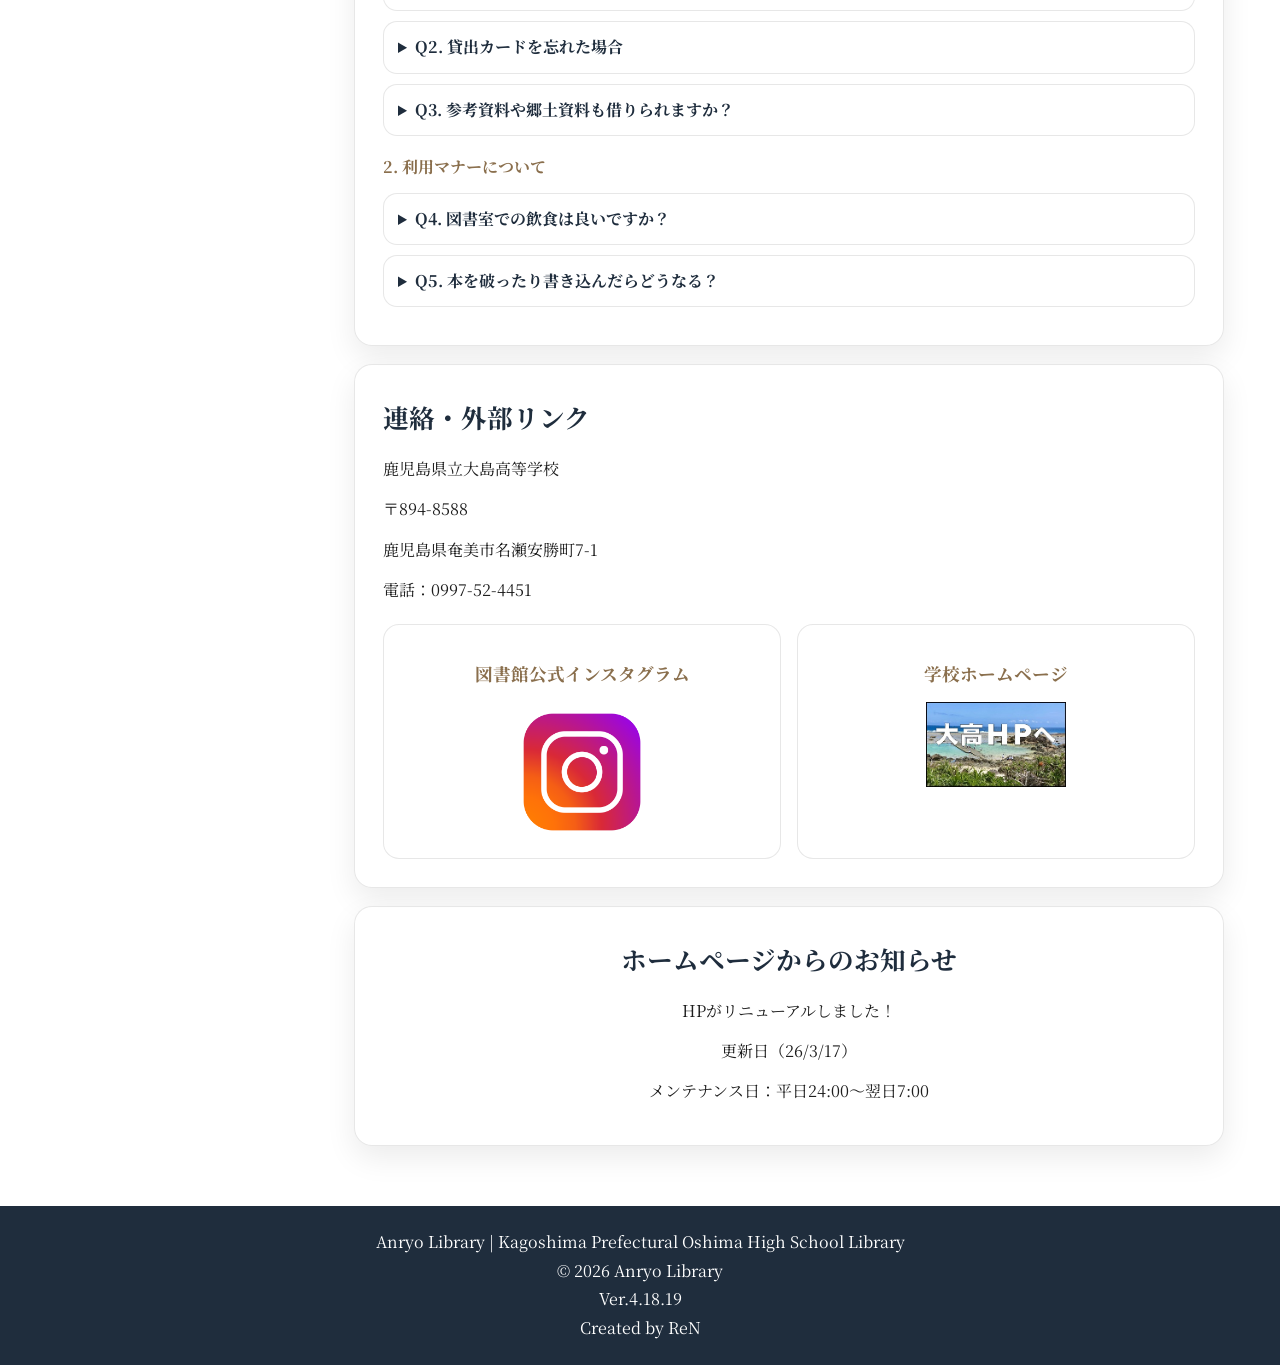
==== commit 23db7e9f: "Add files via upload" ====
--- a/index.html
+++ b/index.html
@@ -1,39 +1,52 @@
 <!DOCTYPE html>
 <html lang="ja">
-
 <head>
-  <meta charset="utf-8" />
-  <title>鹿児島県立大島高等学校 安陵図書館｜奄美市の高校図書室 利用案内・蔵書情報</title>
+  <meta charset="UTF-8">
   <meta name="viewport" content="width=device-width, initial-scale=1.0">
-
-  <!-- フォント -->
-  <link href="https://fonts.googleapis.com/css2?family=Noto+Serif+JP:wght@600&family=Noto+Sans+JP:wght@400;700&display=swap" rel="stylesheet">
-
-  <!-- 外部 CSS -->
+  <title>鹿児島県立大島高等学校 安陵図書館</title>
+
+  <link href="https://fonts.googleapis.com/css2?family=Noto+Serif+JP:wght@400;500;700&display=swap" rel="stylesheet">
   <link rel="stylesheet" href="style.css">
-  
 </head>
-
 <body>
 
-  <!-- ===== Header ===== -->
-  <header>
-    <h1>
-      <a href="https://www.edu.pref.kagoshima.jp/sh/oshima/"><img src="img/logo.png" alt=""></a>
+  <!-- ヘッダー -->
+<header class="site-header">
+  <div class="header-inner">
+    
+    <h1 class="logo">
+      <a href="https://www.edu.pref.kagoshima.jp/sh/oshima/">
+        <img src="img/logo.png" alt="鹿児島県立大島高等学校">
+      </a>
     </h1>
 
-    <ul class="mokuroku">
-      <li><a href="shiryou.html">資料一覧は<br>こちらから</a></li>
-    </ul>
-    
-  </header>
+    <!-- ハンバーガー用 -->
+    <input type="checkbox" id="menu-btn">
+
+    <label for="menu-btn" class="menu-icon">
+      <span></span>
+      <span></span>
+      <span></span>
+    </label>
+
+    <nav class="header-nav">
+      <a href="#about">図書館について</a>
+      <a href="#guide">利用案内</a>
+      <a href="#stats">蔵書情報</a>
+      <a href="#contact">連絡先</a>
+      <a href="shiryou.html" class="nav-button">資料一覧</a>
+    </nav>
+
+  </div>
+</header>
+
   <a id="top"></a>
 
-  <!-- ===== Hero ===== -->
-  <section class="hero" aria-labelledby="hero-title" role="region">
+  <!-- ヒーロー -->
+  <section class="hero">
     <div class="slides" aria-hidden="true">
       <img src="スライドショー/スラ1.jpg" class="slide" alt="">
-      <img src="スライドショー/スラ2.JPG" class="slide" alt="">
+      <img src="スライドショー/スラ2.jpg" class="slide" alt="">
       <img src="スライドショー/スラ3.jpg" class="slide" alt="">
       <img src="スライドショー/スラ4.jpg" class="slide" alt="">
       <img src="スライドショー/スラ5.jpg" class="slide" alt="">
@@ -41,135 +54,147 @@
       <img src="スライドショー/スラ7.jpg" class="slide" alt="">
     </div>
 
-    <div class="hero-overlay" aria-hidden="true"></div>
+    <div class="hero-overlay"></div>
 
     <div class="hero-inner">
-      <h1 id="hero-title">鹿児島県立大島高等学校「安陵」</h1>
-      <p>静けさから生まれる学び</p>
-      <p class="lead">生徒の学びと読書を支える場所</p>
+      <div class="hero-copy">
+        <p class="hero-subtitle">鹿児島県立大島高等学校</p>
+        <h2>安陵図書館</h2>
+        <p class="hero-text">静けさの中で、学びを深める場所。</p>
+      </div>
+
     </div>
   </section>
 
-  <s></s>
-
-  <!-- ===== Main ===== -->
-  <main role="main">
-
-    <div class="popup"><p>画面を大きくするには Ctrl +  を押してください<br>(PCのみ)</p></div>
-
-    <!-- koramu -->
-    <div class="koramu">
-
-      <p class="題名">『高校生サミット in 奄美2026』<br>様子はこちら</p>
-
-
-      <p class="youtube"><a href="https://www.youtube-nocookie.com/embed/sYPRl4yZQQ4">こちらをクリック</a></p>
-
-    </div>
-
-    <!-- About -->
-    <section id="about" class="panel" aria-labelledby="about-title">
-      <h2 id="about-title">図書館について</h2>
-      <p>
-        大島高校の図書館は「安陵図書館」という名称で親しまれています。この名称は、昭和25年に図書館が整備されて以来、長い歴史の中で大切に受け継がれてきたものです。館内には一般的な学習資料に加えて、奄美に関する貴重な地域資料も所蔵しており、郷土学習や調査活動にも幅広く活用できます。
-      </p>
-      <p>
-        また、静かに落ち着いて学習できる環境が整っているため、自習スペースとして利用する生徒も多く、日々の予習・復習や受験勉強の場としても適しています。生徒の皆さんが気軽に立ち寄り、学びや発見の場として親しんでいただければ幸いです。
-      </p>
-    </section>
-
-
- <section class="mokuzi">
-
-<p class="mokuzimozi">目次</p>
-
-  <nav><a href="#guide">①利用案内</a></nav>
-  <nav><a href="#stats">②蔵書・座席・ジャンル</a></nav>
-  <nav><a href="#hours">③開館日・時間</a></nav>
-  <nav><a href="#events">④年間行事</a></nav>
-  <nav><a href="shiryou.html">⑤資料関連</a></nav>
-  <nav><a href="soon.html">⑥～coming soon～</a></nav>
-
-  <p>※飛ばない場合は数字を押してください</p>
-
-</section>
-
-
-
-    <!-- Guide -->
-    <section id="guide" class="panel light" >
-      
-      <h2 id="guide-title">利用案内</h2>
-
-      <div class="cols" role="group" aria-label="貸出と検索">
-        <div>
-          <h3>貸出</h3>
-          <p>・冊数：<strong>5冊</strong></p>
-          <p>・期間：<strong>2週間</strong></p>
-        </div>
-
-        <div>
-          <h3>検索</h3>
-          <p>
+  <div class="page">
+    <!-- 左側：サイドバー -->
+    <aside class="sidebar">
+      <section class="mini-card">
+        <h2>目次</h2>
+        <nav class="toc-links">
+          <a href="#guide">① 利用案内</a>
+          <a href="#stats">② 蔵書・座席・ジャンル</a>
+          <a href="#hours">③ 開館日・時間</a>
+          <a href="#events">④ 年間行事</a>
+          <a href="shiryou.html">⑤ 資料関連</a>
+          <a href="soon.html">⑥ coming soon</a>
+        </nav>
+        <p class="toc-note">※飛ばない場合は数字を押してください</p>
+      </section>
+
+      <section class="mini-card notice-mini">
+        <h2>お知らせ</h2>
+        <p>HPがリニューアルしました！</p>
+        <p>更新日（26/3/17）</p>
+        <p>メンテナンス日：平日24:00〜翌日7:00</p>
+      </section>
+
+      <section class="mini-card">
+        <h2>外部リンク</h2>
+        <a class="side-button" href="https://www.instagram.com/daikou_anryo_library/" target="_blank" rel="noopener noreferrer">Instagram</a>
+        <a class="side-button" href="https://www.edu.pref.kagoshima.jp/sh/oshima/" target="_blank" rel="noopener noreferrer">School Official HP</a>
+      </section>
+    </aside>
+
+    <!-- 右側：メイン -->
+    <main class="content">
+
+
+      <!-- コラム -->
+      <section class="card accent-card">
+        <h3>『高校生サミット in 奄美2026』</h3>
+        <p>様子はこちら</p>
+        <p class="link-center">
+          <a href="https://www.youtube.com/watch?v=9Es61P4Qy_0&t=3s" target="_blank" rel="noopener noreferrer">こちらをクリック</a>
+        </p>
+      </section>
+
+      <!-- 図書館について -->
+      <section id="about" class="card">
+        <h2>図書館について</h2>
+        <p>
+          大島高校の図書館は「安陵図書館」という名称で親しまれています。この名称は、昭和25年に図書館が整備されて以来、長い歴史の中で大切に受け継がれてきたものです。
+        </p>
+        <p>
+          館内には一般的な学習資料に加えて、奄美に関する貴重な地域資料も所蔵しており、郷土学習や調査活動にも幅広く活用できます。
+        </p>
+        <p>
+          また、静かに落ち着いて学習できる環境が整っているため、自習スペースとして利用する生徒も多く、日々の予習・復習や受験勉強の場としても適しています。
+        </p>
+      </section>
+
+      <!-- 利用案内 -->
+      <section id="guide" class="card">
+        <h2>利用案内</h2>
+
+        <div class="feature-grid">
+          <div class="info-box">
+            <h3>貸出</h3>
+            <p>・冊数：5冊</p>
+            <p>・期間：2週間</p>
+          </div>
+
+          <div class="info-box">
+            <h3>検索</h3>
             <a href="https://private.calil.jp/gk-2003914-g24wh/" target="_blank" rel="noopener noreferrer">
               <img src="img/検索バー.png" alt="蔵書検索">
             </a>
-          </p>
-          <p class="muted">Instagramも更新中：<br>アイコンからアクセスしてください。</p>
+            <p class="small-text">Instagramも更新中。アイコンからアクセスしてください。</p>
+          </div>
+
+          <div class="info-box">
+            <h3>ルール</h3>
+            <ul class="list">
+              <li>館内は静かに利用してください。</li>
+              <li>飲食は原則禁止です。（蓋つき飲料は可）</li>
+              <li>本は丁寧に扱ってください。</li>
+            </ul>
+          </div>
+
+          <div class="info-box">
+            <h3>場所</h3>
+            <p>正門近くの和親館2F、入口正面奥の階段をのぼり左手</p>
+
+            <div class="map-wrap">
+              <iframe
+                src="https://www.google.com/maps/embed?pb=!1m18!1m12!1m3!1d1755.2326802909815!2d129.50000006617014!3d28.37500920495072!2m3!1f0!2f0!3f0!3m2!1i1024!2i768!4f13.1!3m3!1m2!1s0x351fba624b6e96cb%3A0x168348840e13607b!2z6bm_5YWQ5bO255yM56uL5aSn5bO26auY562J5a2m5qCh!5e0!3m2!1sja!2sjp!4v1773461727022!5m2!1sja!2sjp"
+                loading="lazy"
+                allowfullscreen=""
+                referrerpolicy="no-referrer-when-downgrade">
+              </iframe>
+            </div>
+
+            <h3>駐車場</h3>
+            <p>正門から入りすぐ右手にある来客用駐車場</p>
+            <p>※一般の方でも閲覧可能です。貸出は不可。</p>
+          </div>
         </div>
-      </div>
-
-      <div class="guide-extra">
-        <div>
-          <h3>ルール</h3>
-          <ul>
-            <li>・館内は静かに利用してください。</li>
-            <li>・飲食は原則禁止（蓋つき飲料は可）。</li>
-            <li>・本は丁寧に扱う。（折り曲げ・書き込み禁止、元の場所に戻す）</li>
-          </ul>
-        </div>
-
-        <div>
-          <h3>場所</h3>
-          <p>正門近くの和親館2F　入口正面奥の階段をのぼり左手</p>
-
-          <div class="map-wrap">
-            <iframe src="https://www.google.com/maps/embed?pb=!1m18!1m12!1m3!1d1755.2326802909815!2d129.50000006617014!3d28.37500920495072!2m3!1f0!2f0!3f0!3m2!1i1024!2i768!4f13.1!3m3!1m2!1s0x351fba624b6e96cb%3A0x168348840e13607b!2z6bm_5YWQ5bO255yM56uL5aSn5bO26auY562J5a2m5qCh!5e0!3m2!1sja!2sjp!4v1773461727022!5m2!1sja!2sjp" width="400" height="300" style="border:0;" allowfullscreen="" loading="lazy" referrerpolicy="no-referrer-when-downgrade">
-            </iframe>
-          </div>
-
-          <h3>駐車場</h3>
-          <p>正門から入りすぐ右手にある来客用駐車場</p>
-          <p>※一般の方でも閲覧可能です。貸出は不可。</p>
-        </div>
-      </div>
-    </section>
-
-    <!-- Stats -->
-    <section id="stats" class="panel" aria-labelledby="stats-title">
-      <h2 id="stats-title">蔵書・座席・ジャンル</h2>
-
-      <h3>蔵書概要</h3>
-      <table class="info-table" summary="蔵書概要の表">
-        <tbody>
-          <tr>
-            <th>蔵書総数（冊）</th>
-            <td>25,378 冊</td>
-          </tr>
-          <tr>
-            <th>雑誌タイトル数</th>
-            <td>10 タイトル</td>
-          </tr>
-          <tr>
-            <th>電子資料</th>
-            <td>なし</td>
-          </tr>
-        </tbody>
-      </table>
-
-      <section id="hours" class="panel light" aria-labelledby="hours-title">
-        <h3 id="hours-title">開館日・時間</h3>
-        <table class="hours-table" summary="開館日と時間">
+      </section>
+
+      <!-- 蔵書・座席・ジャンル -->
+      <section id="stats" class="card">
+        <h2>蔵書・座席・ジャンル</h2>
+
+        <h3>蔵書概要</h3>
+        <table class="data-table">
+          <tbody>
+            <tr>
+              <th>蔵書総数（冊）</th>
+              <td>25,378 冊</td>
+            </tr>
+            <tr>
+              <th>雑誌タイトル数</th>
+              <td>10 タイトル</td>
+            </tr>
+            <tr>
+              <th>電子資料</th>
+              <td>なし</td>
+            </tr>
+          </tbody>
+        </table>
+
+        <h3 id="hours">開館日・時間</h3>
+        <table class="data-table">
           <tbody>
             <tr><th>月曜日</th><td>7:30〜19:00</td></tr>
             <tr><th>火曜日</th><td>7:30〜19:00</td></tr>
@@ -181,214 +206,169 @@
           </tbody>
         </table>
 
-        <p>※行事によって変更になる場合があります。ご了承ください。</p>
-
-      </section>
-
-      <h3 style="margin-top:18px">座席情報</h3>
-      <table class="info-table" summary="座席情報の表">
-        <tbody>
-          <tr>
-            <th>窓側席</th>
-            <td>27 席</td>
-          </tr>
-          <tr>
-            <th>対面の机（仕切り有）</th>
-            <td>54 席</td>
-          </tr>
-          <tr>
-            <th>グループテーブル</th>
-            <td>8 席</td>
-          </tr>
-          <tr>
-            <th>合計</th>
-            <td>89 席</td>
-          </tr>
-        </tbody>
-      </table>
-
-      <h3 style="margin-top:18px">主な所蔵ジャンル</h3>
-      <table class="info-table" summary="所蔵ジャンル">
-        <tbody>
-          <tr>
-            <th>教科書・参考書</th>
-            <td>国語・数学・英語・理科・地歴公民の学習参考書、問題集</td>
-          </tr>
-          <tr>
-            <th>小説・文学</th>
-            <td>日本文学、海外文学、エッセイ、詩集、古典、ライトノベル</td>
-          </tr>
-          <tr>
-            <th>科学・技術</th>
-            <td>数学、物理、医学、建築、IT・プログラミング、環境問題</td>
-          </tr>
-          <tr>
-            <th>社会・時事・歴史</th>
-            <td>政治・経済・歴史・地理、時事問題やニュース解説本</td>
-          </tr>
-          <tr>
-            <th>資格・検定・進学関連</th>
-            <td>英検・漢検・TOEIC・公務員試験・大学過去問（赤本）</td>
-          </tr>
-          <tr>
-            <th>趣味・生活・実用書</th>
-            <td>料理レシピ、手芸、健康、旅行ガイド、スポーツ、園芸</td>
-          </tr>
-          <tr>
-            <th>雑誌・新聞・年鑑</th>
-            <td>学習雑誌、科学雑誌、趣味系雑誌</td>
-          </tr>
-          <tr>
-            <th>図鑑・事典</th>
-            <td>生物、動物、植物、宇宙、などの図鑑・百科事典</td>
-          </tr>
-          <tr>
-            <th>芸術・文化</th>
-            <td>音楽・楽譜、美術、書道、演劇、映画、写真集</td>
-          </tr>
-          <tr>
-            <th>郷土資料</th>
-            <td>奄美の歴史、島唄、大島紬、奄美方言、田中一村、自校資料</td>
-          </tr>
-        </tbody>
-      </table>
-    </section>
-
-    <!-- Events -->
-    <section id="events" class="panel light" aria-labelledby="events-title">
-      <h2 id="events-title">年間行事</h2>
-      <table class="calendar" summary="年間行事">
-        <tbody>
-          <tr><th>1月</th><td>館報発行</td></tr>
-          <tr><th>2月</th><td>定期テスト勉強会</td></tr>
-          <tr><th>3月</th><td>春の特別貸し出し</td></tr>
-          <tr><th>4月</th><td>子ども読書とミニイベント</td></tr>
-          <tr><th>5月</th><td>読書週間</td></tr>
-          <tr><th>6月</th><td>文化祭</td></tr>
-          <tr><th>7月</th><td>ビブリオバトル</td></tr>
-          <tr><th>8月</th><td>夏季特別貸出</td></tr>
-          <tr><th>9月</th><td>体育祭</td></tr>
-          <tr><th>10月</th><td>読書週間</td></tr>
-          <tr><th>11月</th><td>先生方のおすすめ冊子作製</td></tr>
-          <tr><th>12月</th><td>読書週間</td></tr>
-        </tbody>
-      </table>
-    </section>
-
-    <!-- おたより -->
-     <section class="おたより" >
-    <h2>≪今月のおたより≫</h2>
-    <p>※スマホ版で表示しています</p>
-    <p>動かない場合はバーの左右をタップ</p>
-
-    <div class="sheet-wrap">
-      <iframe 
-        src="https://docs.google.com/spreadsheets/d/e/2PACX-1vSXLWxPJqkDO7irRCk36bS_F-jA9c8I1LHhwUVcX7KZcYFbP5SuY6KMKb9MyS--avTkp7NwmF2tRL9w/pubhtml"
-        loading="lazy">
-      </iframe>
-    </div>
-       </section>
-
-       <section class="おたより" >
-    
-    <h2>≪告知≫</h2>
-    <p>※スマホ版で表示しています</p>
-
-    <div class="sheet-wrap">
-      <iframe 
-        src="https://docs.google.com/spreadsheets/d/e/2PACX-1vRaTfkfbYqoMDmGVdREw5QUtYYAHZqoX_GP22mRh1swxzlI0ptmYDk2lr_VDZVZET5yuw2ezvJJsMid/pubhtml"
-        loading="lazy">
-      </iframe>
-    </div>
-       </section>
-
-    <!-- FAQ -->
-    <section id="faq" class="panel" aria-labelledby="faq-title">
-      <h2 id="faq-title">よくある質問</h2>
-
-      <p>1. 利用・貸出について</p>
-
-      <details>
-        <summary>Q1.何冊まで借りられますか？</summary>
-        <p>A1.最大5冊まで。貸出期間は2週間です。延長は1回まで（予約がない場合）。</p>
-      </details>
-
-      <details>
-        <summary>Q2.貸出カードを忘れた場合</summary>
-        <p>A2.図書担当に相談してください。書き出しカードに記入できれば貸出できます。</p>
-      </details>
-
-      <details>
-        <summary>Q3.参考資料や郷土資料も借りられますか？</summary>
-        <p>A3.資料によって異なるため図書担当に相談してください。一般の方は貸出不可。</p>
-      </details>
-
-      <p>2. 利用マナーについて</p>
-
-      <details>
-        <summary>Q4.図書室での飲食は良いですか？</summary>
-        <p>A4. 飲食は原則禁止（蓋つき飲料は可）。</p>
-      </details>
-
-      <details>
-        <summary>Q5.本を破ったり書き込んだらどうなる？</summary>
-        <p>A5. その本と同等のものを弁償することになります。本は丁寧に扱いましょう。</p>
-      </details>
-
-    </section>
-
-    <!-- Contact -->
-    <section id="contact" class="panel light" aria-labelledby="contact-title">
-      <h2 id="contact-title">連絡・外部リンク</h2>
-
-      <p class="muted">所在地・学校連絡</p>
-
-      <p>鹿児島県立大島高等学校</p>
-      <p>〒894-8588</p>
-      <p>鹿児島県奄美市名瀬安勝町7-1</p>
-      <p>電話：0997-52-4451</p>
-
-      <p>学校のお知らせ（最新情報）は、公式サイトでご確認ください。</p>
-
-      <!-- Large social icons -->
-      <div class="SNS" aria-label="図書館公式SNS">
-        <h2>【図書館公式インスタグラム】</h2>
-        <a class="SNS" href="https://www.instagram.com/daikou_anryo_library/" aria-label="図書館公式インスタグラム">
-          <img src="img/3.png" alt="Instagramアイコン" class="social-btn__img">
-        </a>
-      </div>
-
-      <div class="school" aria-label="学校ホームページ">
-        <h2>【大島高校安陵図書ホームページ】</h2>
-        <a class="school" href="https://www.edu.pref.kagoshima.jp/sh/oshima/" aria-label="学校公式サイト（別ウィンドウ）">
-          <img src="img/2.jpg" alt="学校画像" class="social-btn__img">
-        </a>
-      </div>
-    </section>
-
-    <!-- お知らせ -->
-    <div class="お知らせ panel light" aria-labelledby="notice-title">
-      <h3 id="notice-title">【ホームページからのお知らせ】</h3>
-      <p>HPがリニューアルしました！</p>
-      <p></p>
-      <p>更新日(26/3/17)</p>
-      <p>メンテナンス日:平日24:00~翌日7:00</p>
-    </div>
-
-  </main>
-
-  <!-- Footer -->
-  <footer class="site-footer" role="contentinfo">
+        <p class="small-text">※行事によって変更になる場合があります。ご了承ください。</p>
+
+        <h3>座席情報</h3>
+        <table class="data-table">
+          <tbody>
+            <tr>
+              <th>窓側席</th>
+              <td>27 席</td>
+            </tr>
+            <tr>
+              <th>対面の机（仕切り有）</th>
+              <td>54 席</td>
+            </tr>
+            <tr>
+              <th>グループテーブル</th>
+              <td>8 席</td>
+            </tr>
+            <tr>
+              <th>合計</th>
+              <td>89 席</td>
+            </tr>
+          </tbody>
+        </table>
+
+        <h3>主な所蔵ジャンル</h3>
+        <table class="data-table">
+          <tbody>
+            <tr><th>教科書・参考書</th><td>国語・数学・英語・理科・地歴公民の学習参考書、問題集</td></tr>
+            <tr><th>小説・文学</th><td>日本文学、海外文学、エッセイ、詩集、古典、ライトノベル</td></tr>
+            <tr><th>科学・技術</th><td>数学、物理、医学、建築、IT・プログラミング、環境問題</td></tr>
+            <tr><th>社会・時事・歴史</th><td>政治・経済・歴史・地理、時事問題やニュース解説本</td></tr>
+            <tr><th>資格・検定・進学関連</th><td>英検・漢検・TOEIC・公務員試験・大学過去問（赤本）</td></tr>
+            <tr><th>趣味・生活・実用書</th><td>料理レシピ、手芸、健康、旅行ガイド、スポーツ、園芸</td></tr>
+            <tr><th>雑誌・新聞・年鑑</th><td>学習雑誌、科学雑誌、趣味系雑誌</td></tr>
+            <tr><th>図鑑・事典</th><td>生物、動物、植物、宇宙、などの図鑑・百科事典</td></tr>
+            <tr><th>芸術・文化</th><td>音楽・楽譜、美術、書道、演劇、映画、写真集</td></tr>
+            <tr><th>郷土資料</th><td>奄美の歴史、島唄、大島紬、奄美方言、田中一村、自校資料</td></tr>
+          </tbody>
+        </table>
+      </section>
+
+      <!-- 年間行事 -->
+      <section id="events" class="card">
+        <h2>年間行事</h2>
+        <table class="data-table">
+          <tbody>
+            <tr><th>1月</th><td>館報発行</td></tr>
+            <tr><th>2月</th><td>定期テスト勉強会</td></tr>
+            <tr><th>3月</th><td>春の特別貸し出し</td></tr>
+            <tr><th>4月</th><td>子ども読書とミニイベント</td></tr>
+            <tr><th>5月</th><td>読書週間</td></tr>
+            <tr><th>6月</th><td>文化祭</td></tr>
+            <tr><th>7月</th><td>ビブリオバトル</td></tr>
+            <tr><th>8月</th><td>夏季特別貸出</td></tr>
+            <tr><th>9月</th><td>体育祭</td></tr>
+            <tr><th>10月</th><td>読書週間</td></tr>
+            <tr><th>11月</th><td>先生方のおすすめ冊子作製</td></tr>
+            <tr><th>12月</th><td>読書週間</td></tr>
+          </tbody>
+        </table>
+      </section>
+
+      <!-- おたより -->
+      <section class="card">
+        <h2>今月のおたより</h2>
+        <p class="small-text">※スマホ版で表示しています</p>
+        <p class="small-text">動かない場合はバーの左右をタップ</p>
+        <div class="sheet-wrap">
+          <iframe
+            src="https://docs.google.com/spreadsheets/d/e/2PACX-1vSXLWxPJqkDO7irRCk36bS_F-jA9c8I1LHhwUVcX7KZcYFbP5SuY6KMKb9MyS--avTkp7NwmF2tRL9w/pubhtml"
+            loading="lazy">
+          </iframe>
+        </div>
+      </section>
+
+      <section class="card">
+        <h2>告知</h2>
+        <p class="small-text">※スマホ版で表示しています</p>
+        <div class="sheet-wrap">
+          <iframe
+            src="https://docs.google.com/spreadsheets/d/e/2PACX-1vRaTfkfbYqoMDmGVdREw5QUtYYAHZqoX_GP22mRh1swxzlI0ptmYDk2lr_VDZVZET5yuw2ezvJJsMid/pubhtml"
+            loading="lazy">
+          </iframe>
+        </div>
+      </section>
+
+      <!-- よくある質問 -->
+      <section class="card">
+        <h2>よくある質問</h2>
+
+        <p class="section-label">1. 利用・貸出について</p>
+
+        <details>
+          <summary>Q1. 何冊まで借りられますか？</summary>
+          <p>A1. 最大5冊まで。貸出期間は2週間です。延長は1回まで（予約がない場合）。</p>
+        </details>
+
+        <details>
+          <summary>Q2. 貸出カードを忘れた場合</summary>
+          <p>A2. 図書担当に相談してください。書き出しカードに記入できれば貸出できます。</p>
+        </details>
+
+        <details>
+          <summary>Q3. 参考資料や郷土資料も借りられますか？</summary>
+          <p>A3. 資料によって異なるため図書担当に相談してください。一般の方は貸出不可です。</p>
+        </details>
+
+        <p class="section-label">2. 利用マナーについて</p>
+
+        <details>
+          <summary>Q4. 図書室での飲食は良いですか？</summary>
+          <p>A4. 飲食は原則禁止です。（蓋つき飲料は可）</p>
+        </details>
+
+        <details>
+          <summary>Q5. 本を破ったり書き込んだらどうなる？</summary>
+          <p>A5. その本と同等のものを弁償することになります。本は丁寧に扱いましょう。</p>
+        </details>
+      </section>
+
+      <!-- 連絡先 -->
+      <section id="contact" class="card">
+        <h2>連絡・外部リンク</h2>
+
+        <p>鹿児島県立大島高等学校</p>
+        <p>〒894-8588</p>
+        <p>鹿児島県奄美市名瀬安勝町7-1</p>
+        <p>電話：0997-52-4451</p>
+
+        <div class="link-cards">
+          <div class="link-card">
+            <h3>図書館公式インスタグラム</h3>
+            <a href="https://www.instagram.com/daikou_anryo_library/" target="_blank" rel="noopener noreferrer">
+              <img src="img/3.png" alt="Instagramアイコン">
+            </a>
+          </div>
+
+          <div class="link-card">
+            <h3>学校ホームページ</h3>
+            <a href="https://www.edu.pref.kagoshima.jp/sh/oshima/" target="_blank" rel="noopener noreferrer">
+              <img src="img/2.jpg" alt="学校画像">
+            </a>
+          </div>
+        </div>
+      </section>
+
+      <!-- ホームページからのお知らせ -->
+      <section class="card notice-card">
+        <h2>ホームページからのお知らせ</h2>
+        <p>HPがリニューアルしました！</p>
+        <p>更新日（26/3/17）</p>
+        <p>メンテナンス日：平日24:00〜翌日7:00</p>
+      </section>
+
+    </main>
+  </div>
+
+  <!-- フッター -->
+  <footer class="site-footer">
     <p>Anryo Library | Kagoshima Prefectural Oshima High School Library</p>
-    <p>
-      <a href="javascript:void(0)" aria-hidden="true">Instagram</a> |
-      <a href="javascript:void(0)" aria-hidden="true">School Official HP</a> |
-      <a href="javascript:void(0)" aria-hidden="true">Contact</a>
-    </p>
-    <p class="copyright">© 2026 Anryo Library</p>
+    <p>© 2026 Anryo Library</p>
     <p>Ver.4.18.19</p>
-
-    <a href="javascript:void(0)" aria-hidden="true">Created by ReN</a>
+    <p>Created by ReN</p>
   </footer>
 
   <a href="#top" class="back-to-top" aria-label="トップに戻る">▲</a>
@@ -398,5 +378,4 @@
   </div>
 
 </body>
-
 </html>
--- a/style.css
+++ b/style.css
@@ -1,489 +1,679 @@
-/* ===== 基本リセット ===== */
-* {
-  box-sizing: border-box;
-  margin: 0;
-  padding: 0;
-}
-
-/* ===== html / body ===== */
-html,
-body {
-  background: url(back/2.jpg);
-  font-family: "Noto Sans JP", sans-serif;
-  color: #111;
-  line-height: 1.8;
-  -webkit-font-smoothing: antialiased;
-  -moz-osx-font-smoothing: grayscale;
-}
-
-/* ===== 見出し / テキスト ===== */
-h1,
-h2,
-h3,
-h4,
-h5,
-h6,
-p,
-a {
-  font-family: "Noto Serif JP", serif;
-}
-
-/* ===== h1 ===== */
-h1 {
-  font-size: clamp(20px, 2.5vw, 36px);
-  padding-bottom: 6px;
-  line-height: 1.1;
-  text-align: left;
-}
-
-/* ===== h2 ===== */
-h2 {
-  font-size: clamp(18px, 2vw, 32px);
-  color: var(--accent, #1b2a3a);
-  margin-bottom: 10px;
-}
-
-/* ===== h3 ===== */
-h3 {
-  font-size: clamp(16px, 1.5vw, 24px);
-  margin-bottom: 6px;
-}
-
-/* ===== 本文 p ===== */
-main p {
-  font-weight: 300;
-  font-size: clamp(14px, 1.5vw, 18px);
-  padding: 8px ;
-  color: #111;
-}
-
-/* ===== li ===== */
-li {
-  list-style: none;
-  font-size: clamp(14px, 1vw, 20px);
-}
-
-/* ===== a ===== */
-a {
-  font-size: clamp(14px, 1vw, 20px);
-  color: black;
-  text-decoration: none;
-}
-
-/* ===== table ===== */
-th,
-td {
-  font-weight: 500;
-  font-size: clamp(12px, 0.8vw, 18px);
-  padding: clamp(6px, 0.5vw, 14px);
-  border: 1px solid gray;
-  text-align: left;
-  font-family: "Noto Serif JP", serif;
-}
-
-/* ===== details / summary ===== */
-summary {
-  font-size: clamp(10px, 2vw, 15px);
-  padding: clamp(12px, 1vw, 40px) 0;
-  cursor: pointer;
-  font-family: "Noto Serif JP", serif;
-}
-
-details p {
-  font-size: clamp(10px, 1vw, 15px);
-  padding: clamp(8px, 1vw, 40px) 0;
-  font-family: "Noto Serif JP", serif;
-}
-
-/* ===== Header ===== */
-header {
-  position: fixed;
-  top: 0;
-  width: 100%;
-  background-color: white;
-  z-index: 1000;
-  display: flex;
-  align-items: center;
-  justify-content: space-between;
-  font-family: "Noto Serif JP", serif;
-  padding-left: 15px;
-  padding-right: 20px;
-  padding-top: 10px;
-  background: url(back/2.jpg); 
-}
-
-header img{
-  width: 60px;
-  
-}
-
-header .navi ul{
-  display: flex;
-}
-
-
-
-header li{
-  margin-left: 2px;
-  padding-left: 30px;
-  
-}
-
-header .navi a{
-  font-size: 10px;
-  padding-right: 2px;
-
-}
-
-header .mokuroku a{
-  font-size: 14px;
-  padding-right: 40px;
-  text-decoration: underline;
-  font-weight: 100;
-}
-
-
-.注意{
-  text-align: center;
-  padding-top: 30px;
-  font-weight: 100;
-  font-size: 15px;
-}
-
-/* ===== Hero ===== */
-.hero {
-  position: relative;
-  height: clamp(320px, 40vw, 500px);
-  overflow: hidden;
-  display: flex;
-  align-items: flex-end;
-  justify-content: center; margin-top: clamp(80px, 8vw, 100px);
-  padding-top: 100px;
-}
-
-
-/* ===== スライドショー ===== */
-.slides {
-  position: absolute;
-  inset: 0;
-  width: 100%;
-  height: 100%;
-}
-
-.slide {
-  position: absolute;
-  inset: 0;
-  width: 100%;
-  height: 100%;
-  object-fit: cover;
-  opacity: 0;
-  animation: fade 35s infinite;
-}
-
-
-
-.slide:nth-child(1) { animation-delay: 0s; }
-.slide:nth-child(2) { animation-delay: 5s; }
-.slide:nth-child(3) { animation-delay: 10s; }
-.slide:nth-child(4) { animation-delay: 15s; }
-.slide:nth-child(5) { animation-delay: 20s; }
-.slide:nth-child(6) { animation-delay: 25s; }
-.slide:nth-child(7) { animation-delay: 30s; }
-
-
-@keyframes fade {
-  0%   { opacity: 0; }
-  10%  { opacity: 1; }   
-  40%  { opacity: 1; } 
-  50%  { opacity: 0; }   
-  100% { opacity: 0; }
-}
-
-.hero-overlay {
-  position: absolute;
-  inset: 0;
-  background: linear-gradient(180deg, rgba(0,0,0,0.35), rgba(0,0,0,0.12));
-  pointer-events: none;
-  
-}
-.hero-inner {
-  position: relative;
-  z-index: 2;
-  max-width: var(--max-width, 1200px);
-  width: 90%;
-  padding: clamp(8px,0.5vw,20px);
-  color: #fff;
-  background-color: rgba(0,0,0,0.1);
-  border-radius: 14px;
-  text-align: center;
-}
-
-.hero-inner h1 {
-  font-size: clamp(20px,2.5vw,36px);
-  margin-bottom: 4px;
-  font-weight: 600;
-  text-align: left;
-}
-
-.hero-inner p {
-  font-size: clamp(16px,2vw,28px);
-  margin: 2px 0;
-  font-weight: 600;
-  text-align: left;
-}
-
-.hero-inner .lead {
-  font-size: clamp(14px,1.5vw,24px);
-  font-weight: 500;
-}
-
-/*-----------目次-----------*/
-
-.mokuzi{
-background:#eef3f6;
-padding:20px;
-margin-left: 8%;
-margin-right: 8%;
-margin-top: 5%;
-margin-bottom: 5%;
-border-radius: 10%;
-}
-
-.mokuzi nav{
-margin:10px 0;
-padding-bottom: 15px;
-}
-
-.mokuzi a{
-  font-size: 18px;
-}
-
-.mokuzimozi{
-  font-size: 22px;
-}
-
-
-
-/* ===== Main / Panels ===== */
-main {
-  padding-left: 15px;
-  padding-right: 15px;
-}
-
-
-.panel {
-  max-width: var(--max-width, 1200px);
-  margin: 10px auto;
-  padding: clamp(10px,0.5vw,24px);
-  border-radius: 8px;
-  box-shadow: 0 4px 12px rgba(0,0,0,0.03);
-  background-color: rgba(255,255,255,0.5);
-}
-
-.panel.light {
-  padding: clamp(8px,0.5vw,16px);
-}
-
-
-
-.panel p {
-  font-size: clamp(14px,1vw,20px);
-}
-
-.panel img{
-  width: clamp(250px,3vw,260px);
-}
-
-/* ===== cols ===== */
-.cols{
-  display: flex;
-  flex-direction: column; /* 縦並び */
-  gap: 20px;
-}
-
-.guide-extra{
-  display: flex;
-  flex-direction: column; /* 縦並び */
-  gap: 20px;
-  font-family: "Noto Serif JP", serif;
-}
-/* ===== table ===== */
-.info-table,
-.calendar,
-.hours-table {
-  width: 100%;
-  border-collapse: collapse;
-  margin-top: 6px;
-}
-
-.hours-table th,
-.hours-table td {
-  padding: clamp(4px,0.5vw,8px);
-  border: 1px solid gray;
-  text-align: left;
-}
-
-.hours-table th {
-  color: #1b2a3a;
-  width: 30%;
-}
-
-.hours-table td {
-  color: #111;
-}
-
-
-/* ===== おたより / SNS / 学校画像 ===== */
-.おたより{
- max-width: var(--max-width, 1200px);
- margin: 10px auto;
- padding: clamp(10px,0.5vw,24px);
- border-radius: 8px;
- box-shadow: 0 4px 12px rgba(0,0,0,0.03);
- background-color: rgba(255,255,255,0.5);
-}
-
+/* ===== 基本設定 ===== */
+*{
+  box-sizing:border-box;
+  margin:0;
+  padding:0;
+}
+
+html{
+  scroll-behavior:smooth;
+}
+
+:root{
+  --bg:#f4efe7;
+  --card:rgba(255,255,255,.82);
+  --line:rgba(60,60,60,.12);
+  --text:#1d1d1d;
+  --main:#1f2d3d;
+  --accent:#8a6f4d;
+  --accent2:#b89b78;
+  --shadow:0 12px 30px rgba(0,0,0,.08);
+  --radius:18px;
+  --max:1200px;
+}
+
+body{
+  font-family:"Noto Serif JP", serif;
+  color:var(--text);
+  line-height:1.9;
+  background:
+    linear-gradient(rgba(244,239,231,.74), rgba(244,239,231,.74)),
+    url(back/2.jpg);
+  background-size:cover;
+  background-attachment:fixed;
+}
+
+h1,h2,h3,p,a,li,summary,th,td{
+  font-family:"Noto Serif JP", serif;
+}
+
+a{
+  color:inherit;
+  text-decoration:none;
+}
+
+img{
+  max-width:100%;
+  display:block;
+}
+
+/* ===== ヘッダー ===== */
+.site-header{
+  position:sticky;
+  top:0;
+  z-index:1000;
+  background:rgba(255,255,255,.72);
+  backdrop-filter:blur(10px);
+  border-bottom:1px solid var(--line);
+}
+
+.header-inner{
+  max-width:var(--max);
+  margin:0 auto;
+  padding:10px 16px;
+  display:flex;
+  align-items:center;
+  justify-content:space-between;
+  gap:16px;
+}
+
+.logo img{
+  width:64px;
+  height:auto;
+}
+
+.header-nav{
+  display:flex;
+  align-items:center;
+  gap:10px;
+  flex-wrap:wrap;
+  justify-content:flex-end;
+}
+
+.header-nav a{
+  display:inline-block;
+  padding:10px 14px;
+  border-radius:999px;
+  background:rgba(255,255,255,.6);
+  border:1px solid var(--line);
+  transition:.25s;
+  font-size:.95rem;
+}
+
+.header-nav a:hover{
+  transform:translateY(-2px);
+  background:rgba(31,45,61,.08);
+}
+
+.nav-button{
+  background:var(--main) !important;
+  color:#fff !important;
+  border-color:transparent !important;
+}
+
+/* ===== ヒーロー ===== */
+.hero{
+  position:relative;
+  min-height:clamp(380px, 52vw, 580px);
+  overflow:hidden;
+  display:grid;
+  place-items:end center;
+}
+
+.slides,
+.hero-overlay{
+  position:absolute;
+  inset:0;
+}
+
+.slide{
+  position:absolute;
+  inset:0;
+  width:100%;
+  height:100%;
+  object-fit:cover;
+  opacity:0;
+  animation:fade 35s infinite;
+}
+
+.slide:nth-child(1){animation-delay:0s;}
+.slide:nth-child(2){animation-delay:5s;}
+.slide:nth-child(3){animation-delay:10s;}
+.slide:nth-child(4){animation-delay:15s;}
+.slide:nth-child(5){animation-delay:20s;}
+.slide:nth-child(6){animation-delay:25s;}
+.slide:nth-child(7){animation-delay:30s;}
+
+@keyframes fade{
+  0%{opacity:0;}
+  5%{opacity:1;}
+  14%{opacity:1;}
+  19%{opacity:0;}
+  100%{opacity:0;}
+}
+
+.hero-overlay{
+  background:linear-gradient(180deg, rgba(0,0,0,.12), rgba(0,0,0,.46));
+}
+
+.hero-inner{
+  position:relative;
+  z-index:2;
+  width:min(92%, var(--max));
+  margin-bottom:18px;
+  padding:24px;
+  color:#fff;
+  border-radius:24px;
+  background:rgba(14,18,24,.28);
+  border:1px solid rgba(255,255,255,.18);
+  box-shadow:var(--shadow);
+  display:grid;
+  grid-template-columns:1.6fr .9fr;
+  gap:18px;
+  align-items:end;
+}
+
+.hero-copy{
+  text-align:left;
+}
+
+.hero-subtitle{
+  font-size:.95rem;
+  letter-spacing:.08em;
+  margin-bottom:6px;
+}
+
+.hero-inner h2{
+  font-size:clamp(2rem, 4vw, 3.6rem);
+  line-height:1.1;
+  color:#fff;
+  margin-bottom:10px;
+}
+
+.hero-text{
+  font-size:clamp(1rem, 1.8vw, 1.2rem);
+}
+
+.hero-links{
+  display:flex;
+  flex-direction:column;
+  gap:10px;
+}
+
+.hero-links a{
+  display:block;
+  padding:12px 14px;
+  border-radius:14px;
+  background:rgba(255,255,255,.16);
+  border:1px solid rgba(255,255,255,.16);
+  color:#fff;
+  text-align:center;
+  transition:.25s;
+}
+
+.hero-links a:hover{
+  transform:translateY(-2px);
+  background:rgba(255,255,255,.24);
+}
+
+/* ===== ページ全体 ===== */
+.page{
+  max-width:var(--max);
+  margin:0 auto;
+  padding:18px 16px 60px;
+  display:grid;
+  grid-template-columns:280px 1fr;
+  gap:18px;
+  align-items:start;
+}
+
+.sidebar{
+  position:sticky;
+  top:92px;
+  display:grid;
+  gap:18px;
+}
+
+.content{
+  min-width:0;
+  display:grid;
+  gap:18px;
+}
+
+/* ===== カード ===== */
+.card,
+.mini-card,
+.notice{
+  background:var(--card);
+  border:1px solid var(--line);
+  border-radius:var(--radius);
+  box-shadow:var(--shadow);
+  backdrop-filter:blur(6px);
+}
+
+.card{
+  padding:22px;
+}
+
+.mini-card{
+  padding:18px;
+}
+
+.notice{
+  padding:12px 16px;
+  text-align:center;
+}
+
+/* ===== 見出し ===== */
+.card h2,
+.mini-card h2{
+  font-size:clamp(1.3rem, 2vw, 1.8rem);
+  color:var(--main);
+  margin-bottom:12px;
+}
+
+.card h3{
+  font-size:1.1rem;
+  color:var(--accent);
+  margin:16px 0 8px;
+}
+
+.accent-card{
+  border-left:6px solid var(--accent);
+}
+
+/* ===== 目次 ===== */
+.toc-links{
+  display:grid;
+  gap:10px;
+}
+
+.toc-links a{
+  display:block;
+  padding:11px 12px;
+  border-radius:12px;
+  background:rgba(255,255,255,.62);
+  border:1px solid var(--line);
+  transition:.2s;
+}
+
+.toc-links a:hover{
+  transform:translateX(4px);
+  background:rgba(31,45,61,.06);
+}
+
+.toc-note{
+  margin-top:12px;
+  font-size:.92rem;
+  color:#666;
+}
+
+.notice-mini p{
+  margin-bottom:6px;
+  font-size:.95rem;
+}
+
+.side-button{
+  display:block;
+  text-align:center;
+  padding:12px 14px;
+  border-radius:14px;
+  margin-top:10px;
+  background:var(--main);
+  color:#fff;
+  transition:.25s;
+}
+
+.side-button:hover{
+  background:#111a24;
+  transform:translateY(-2px);
+}
+
+/* ===== 共通テキスト ===== */
+.card p{
+  margin-bottom:10px;
+}
+
+.small-text{
+  font-size:.95rem;
+  color:#666;
+}
+
+/* ===== 便利なリンク ===== */
+.link-center{
+  text-align:center;
+}
+
+.link-center a{
+  display:inline-block;
+  padding:10px 16px;
+  border-radius:999px;
+  background:rgba(31,45,61,.08);
+  border:1px solid var(--line);
+  transition:.25s;
+}
+
+.link-center a:hover{
+  transform:translateY(-2px);
+  background:rgba(31,45,61,.14);
+}
+
+/* ===== グリッド ===== */
+.feature-grid{
+  display:grid;
+  grid-template-columns:1fr;
+  gap:16px;
+  margin-top:14px;
+}
+
+.info-box{
+  background:rgba(255,255,255,.62);
+  border:1px solid var(--line);
+  border-radius:16px;
+  padding:16px;
+}
+
+.info-box img{
+  width:min(280px, 100%);
+  margin:10px auto 0;
+}
+
+.list{
+  padding-left:1.2em;
+}
+
+.list li{
+  list-style:disc;
+  margin-bottom:6px;
+}
+
+/* ===== 地図 ===== */
+.map-wrap{
+  margin:12px 0 18px;
+  border-radius:16px;
+  overflow:hidden;
+  border:1px solid var(--line);
+}
+
+.map-wrap iframe{
+  width:100%;
+  height:280px;
+  border:0;
+  display:block;
+}
+
+/* ===== テーブル ===== */
+.data-table{
+  width:100%;
+  border-collapse:collapse;
+  margin:10px 0 18px;
+  overflow:hidden;
+  border-radius:14px;
+}
+
+.data-table th,
+.data-table td{
+  border:1px solid var(--line);
+  padding:12px 10px;
+  text-align:left;
+  vertical-align:top;
+  font-size:.95rem;
+}
+
+.data-table th{
+  width:34%;
+  background:rgba(31,45,61,.06);
+  color:var(--main);
+  font-weight:700;
+}
+
+/* ===== iframe ===== */
 .sheet-wrap{
-  display: flex;
-  justify-content: center;
-  padding-bottom: 5%;
-}
-
-iframe{
-  width: 100%;
-  height: 60vh;
-}
-
-
-.SNS a img{
-  width: clamp(70px, 22%, 140px);
-  height: auto;
-  display: block;
-  margin: 0 auto;
-  padding-bottom: 5%;
-}
-
-.school a img {
-  width: clamp(70px, 25%, 140px);
-  height: auto;
-  display: block;
-  margin: 0 auto;
-  padding-bottom: 5%;
-}
-
-/* ===== koramu ===== */
-.koramu{
-  margin-left: 10%;
-  margin-right: 10%;
-  margin-top: 50px;
-  margin-bottom: 50px;
-   border-radius: 8px;
- box-shadow: 0 4px 12px rgba(0,0,0,0.03);
- background-color: rgba(255,255,255,0.7);
-}
-
-
-.koramu .題名{
-  text-align: center;
-  font-size: 16px;
-}
-
-.koramu .youtube{
-  text-align: center;
-  text-decoration: underline;
-}
-
-.koramu .youtube a{
-  font-size: 15px;
-}
-
-/* ===== Footer ===== */
-.site-footer {
-  background: #1b2a3a;
-  color: #fff;
-  text-align: center;
-  padding: 20px 12px;
-}
-
-.site-footer a {
-  color: #fff;
-  font-size: clamp(8px,0.5vw,12px);
-  text-decoration: none;
-}
-
-.site-footer a:hover {
-  color: #ddd;
-}
-
-/* ===== Back to top ===== */
-.back-to-top {
-  position: fixed;
-  bottom: 25px;
-  right: 25px;
-  width: clamp(40px, 6vw, 50px);
-  height: clamp(40px, 6vw, 50px);
-  line-height: clamp(40px, 6vw, 50px);
-  font-size: clamp(20px,3vw,30px);
-  background-color: #1b2a3a;
-  color: white;
-  text-align: center;
-  border-radius: 50%;
-  text-decoration: none;
-  box-shadow: 0 4px 6px rgba(0,0,0,0.2);
-  z-index: 1200;
-  transition: 0.3s;
-}
-
-.back-to-top:hover {
-  background-color: #333;
-  transform: translateY(-3px);
-}
-
+  margin-top:14px;
+  border:1px solid var(--line);
+  border-radius:16px;
+  overflow:hidden;
+  background:#fff;
+}
+
+.sheet-wrap iframe{
+  width:100%;
+  height:60vh;
+  border:0;
+  display:block;
+}
+
+/* ===== details ===== */
+details{
+  border:1px solid var(--line);
+  border-radius:14px;
+  background:rgba(255,255,255,.55);
+  padding:10px 14px;
+  margin-bottom:10px;
+}
+
+summary{
+  cursor:pointer;
+  font-weight:700;
+  color:var(--main);
+}
+
+details p{
+  margin-top:10px;
+}
+
+.section-label{
+  margin-top:16px;
+  font-weight:700;
+  color:var(--accent);
+}
+
+/* ===== リンクカード ===== */
+.link-cards{
+  display:grid;
+  grid-template-columns:1fr;
+  gap:16px;
+  margin-top:18px;
+}
+
+.link-card{
+  text-align:center;
+  border:1px solid var(--line);
+  border-radius:16px;
+  background:rgba(255,255,255,.62);
+  padding:16px;
+}
+
+.link-card img{
+  width:min(140px, 60%);
+  margin:12px auto 0;
+}
+
+/* ===== お知らせカード ===== */
+.notice-card{
+  text-align:center;
+}
+
+/* ===== フッター ===== */
+.site-footer{
+  background:var(--main);
+  color:#fff;
+  text-align:center;
+  padding:22px 16px;
+  line-height:1.8;
+}
+
+/* ===== トップへ戻る ===== */
+.back-to-top{
+  position:fixed;
+  right:18px;
+  bottom:18px;
+  width:48px;
+  height:48px;
+  display:grid;
+  place-items:center;
+  border-radius:50%;
+  background:var(--main);
+  color:#fff;
+  box-shadow:var(--shadow);
+  z-index:1200;
+  transition:.25s;
+}
+
+.back-to-top:hover{
+  transform:translateY(-2px);
+  background:#111a24;
+}
+
+/* ===== OK画像 ===== */
 .OK{
-  position: fixed;
-  bottom: 48px;
-  right: 22px;
+  position:fixed;
+  right:16px;
+  bottom:66px;
+  z-index:1199;
 }
 
 .OK img{
-  width: 45px;
-}
-
-/* ===== スムーズスクロール ===== */
-html {
-  scroll-behavior: smooth;
-
-}
-
-.popup {
-  position: fixed;
-  top: 20px;
-  right: 20px;
-  background: #fff;
-  border: 1px solid #ccc;
-  padding: 10px 20px;
-  box-shadow: 0 2px 6px rgba(0,0,0,0.2);
-  opacity: 1;
-  animation: fadeOut 4s forwards; /* 3秒後に消える */
-  z-index: 1000;
-  position: fixed;
-  left: 100px;
-  right: 100px;
-  top: 300px;
-  border-radius: 14px;
-  text-align: center;
-  border-color:gray;
-}
-
-.popup p{
-  font-family: "Noto Sans JP", sans-serif;
-  font-size: 18px;
-}
-
-
-/* フェードアウトのアニメーション */
-@keyframes fadeOut {
-  0% { opacity: 1; }
-  80% { opacity: 1; }  /* しばらく表示 */
-  100% { opacity: 0; } /* 消える */
+  width:42px;
+}
+
+/* ===== レスポンシブ ===== */
+@media (min-width: 768px){
+  .feature-grid{
+    grid-template-columns:1fr 1fr;
+  }
+
+  .link-cards{
+    grid-template-columns:1fr 1fr;
+  }
+
+  .card{
+    padding:28px;
+  }
+}
+
+@media (max-width: 1024px){
+  .page{
+    grid-template-columns:1fr;
+  }
+
+  .sidebar{
+    position:static;
+  }
+
+  .hero-inner{
+    grid-template-columns:1fr;
+  }
+}
+
+@media (max-width: 767px){
+  .header-inner{
+    flex-direction:column;
+    align-items:flex-start;
+  }
+
+  .header-nav{
+    justify-content:flex-start;
+  }
+
+  .header-nav a{
+    font-size:.88rem;
+    padding:8px 11px;
+  }
+
+  .hero{
+    min-height:360px;
+  }
+
+  .hero-inner{
+    padding:18px;
+  }
+
+  .card{
+    padding:18px;
+  }
+
+  .data-table th,
+  .data-table td{
+    display:block;
+    width:100%;
+  }
+
+  .data-table tr{
+    display:block;
+    margin-bottom:10px;
+    border:1px solid var(--line);
+    border-radius:12px;
+    overflow:hidden;
+  }
+
+  .data-table th{
+    border-bottom:none;
+  }
+}
+
+/* ===== ハンバーガー ===== */
+.menu-icon{
+  display:none;
+  flex-direction:column;
+  cursor:pointer;
+  padding-right: 10px;
+}
+
+.menu-icon span{
+  width:26px;
+  height:2px;
+  background:var(--main);
+  margin:5px 0;
+  transition:.3s;
+}
+
+/* チェックボックス消す */
+#menu-btn{
+  display:none;
+}
+
+/* ===== スマホ用（上書き） ===== */
+@media (max-width: 767px){
+
+  /* ヘッダーを横並びに戻す（重要） */
+  .header-inner{
+    flex-direction:row;
+    align-items:center;
+    justify-content:space-between;
+  }
+
+  /* ハンバーガー表示 */
+  .menu-icon{
+    display:flex;
+  }
+
+  /* ナビを隠す */
+  .header-nav{
+    position:absolute;
+    top:70px;
+    left:0;
+    width:100%;
+    background:rgba(255,255,255,.95);
+    backdrop-filter:blur(10px);
+    flex-direction:column;
+    display:none;
+    padding:10px 0;
+    border-top:1px solid var(--line);
+  }
+
+  .header-nav a{
+    width:90%;
+    margin:6px auto;
+    text-align:center;
+    border-radius:10px;
+  }
+
+  /* クリックで表示 */
+  #menu-btn:checked ~ .header-nav{
+    display:flex;
+  }
+
+  /* ×に変化 */
+  #menu-btn:checked + .menu-icon span:nth-child(1){
+    transform:rotate(45deg) translate(5px,5px);
+  }
+
+  #menu-btn:checked + .menu-icon span:nth-child(2){
+    opacity:0;
+  }
+
+  #menu-btn:checked + .menu-icon span:nth-child(3){
+    transform:rotate(-45deg) translate(6px,-6px);
+  }
 }
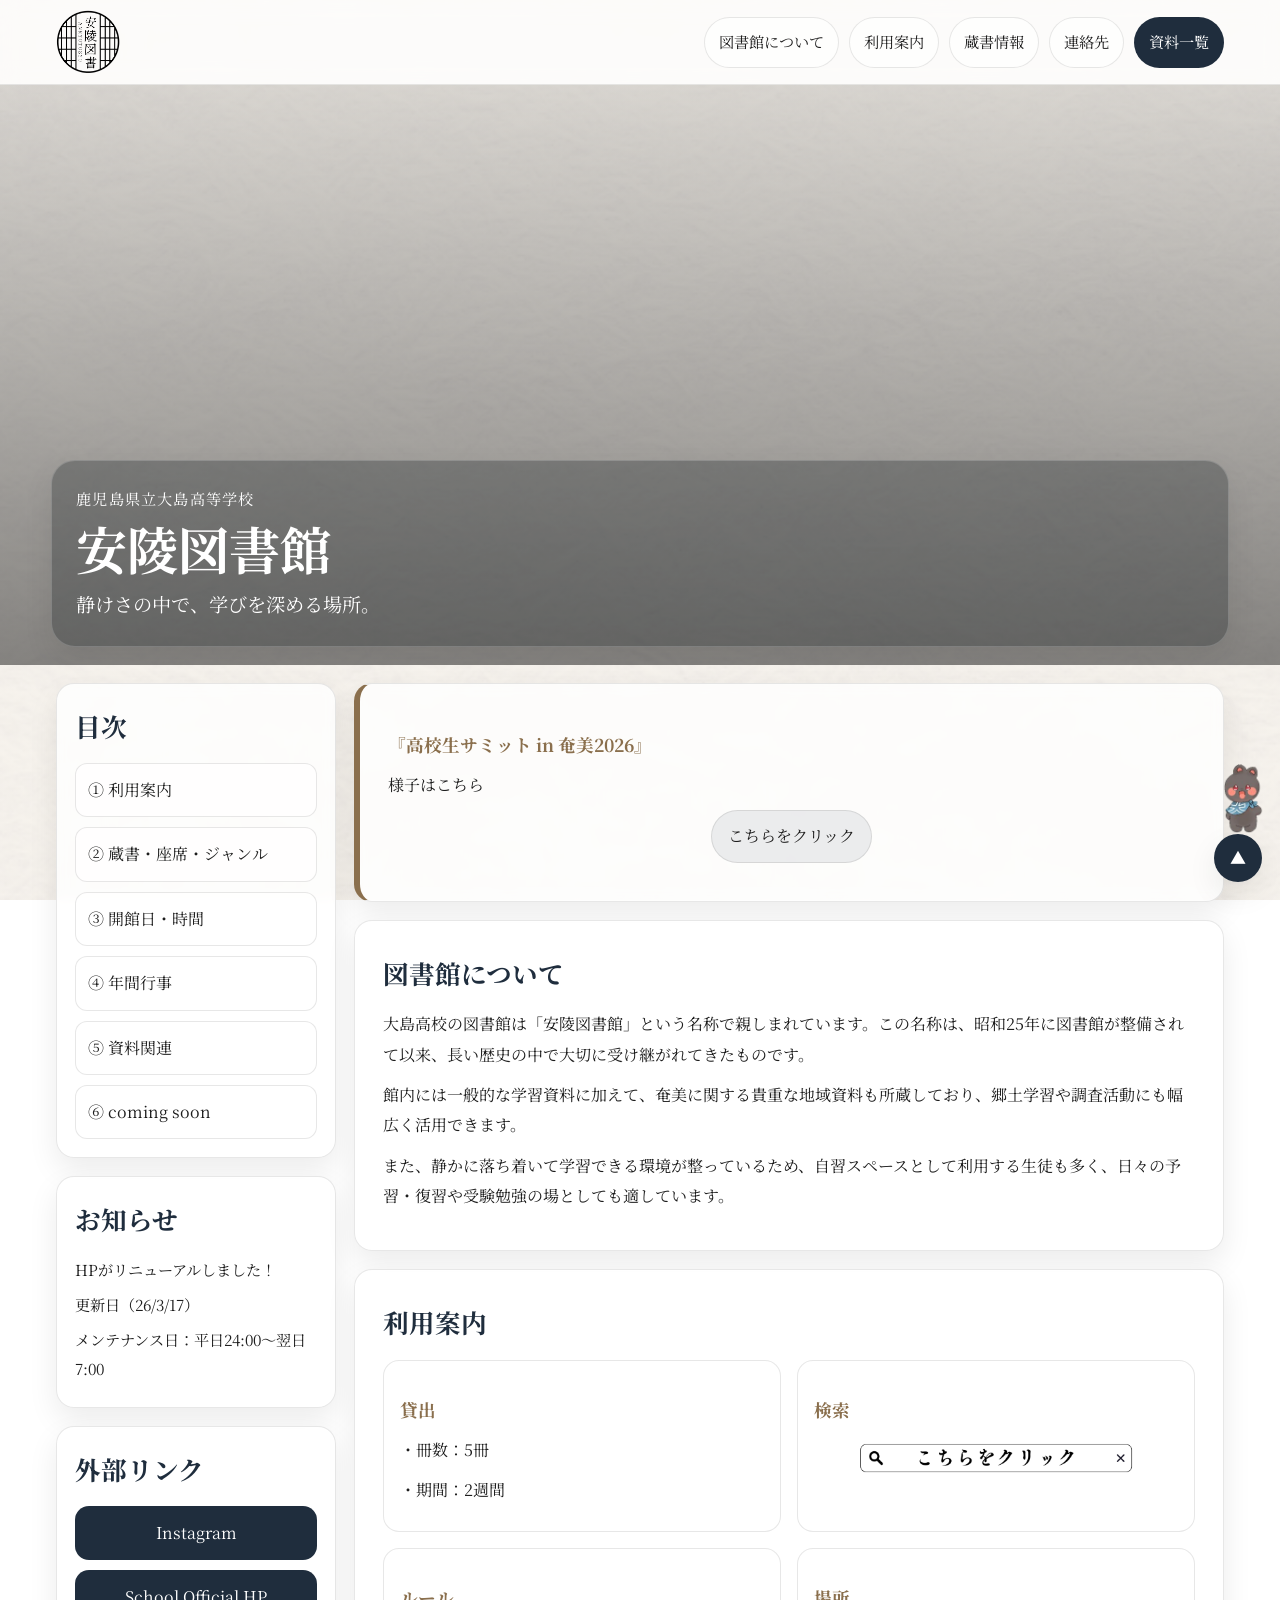
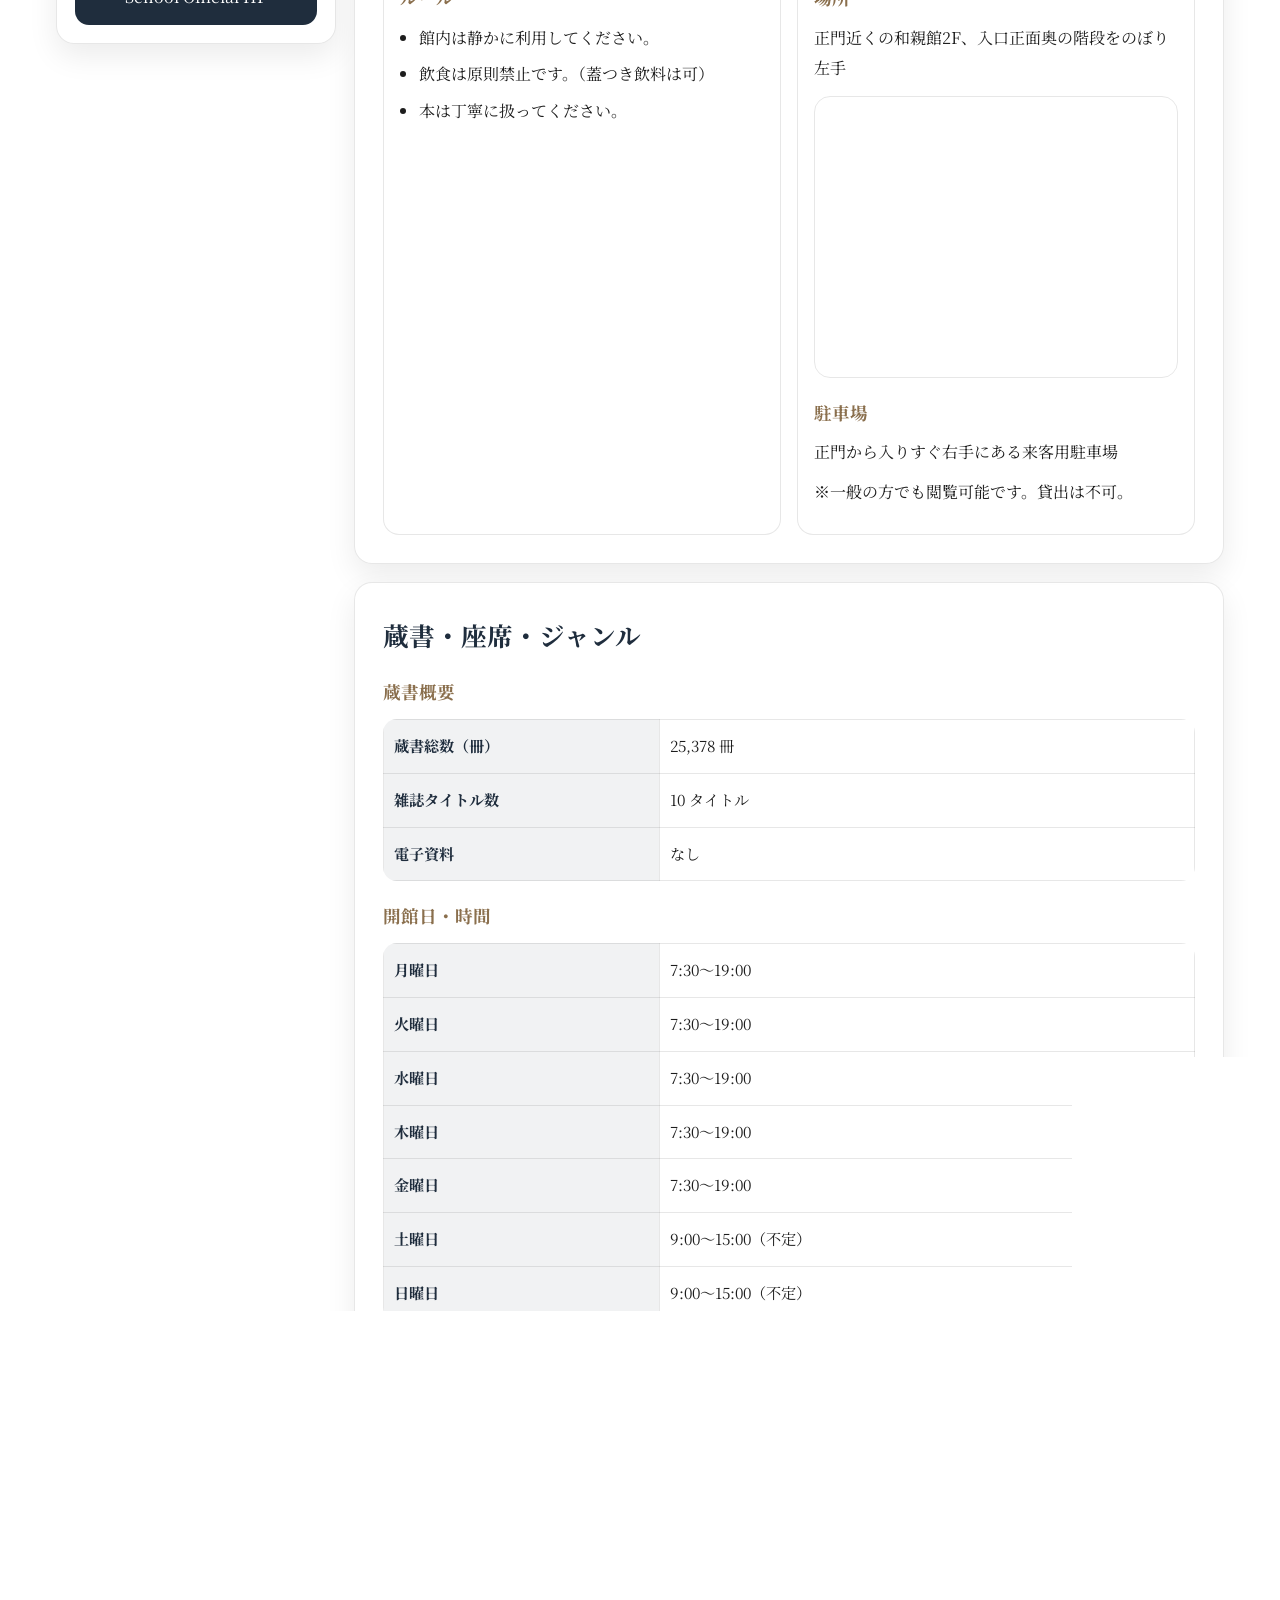
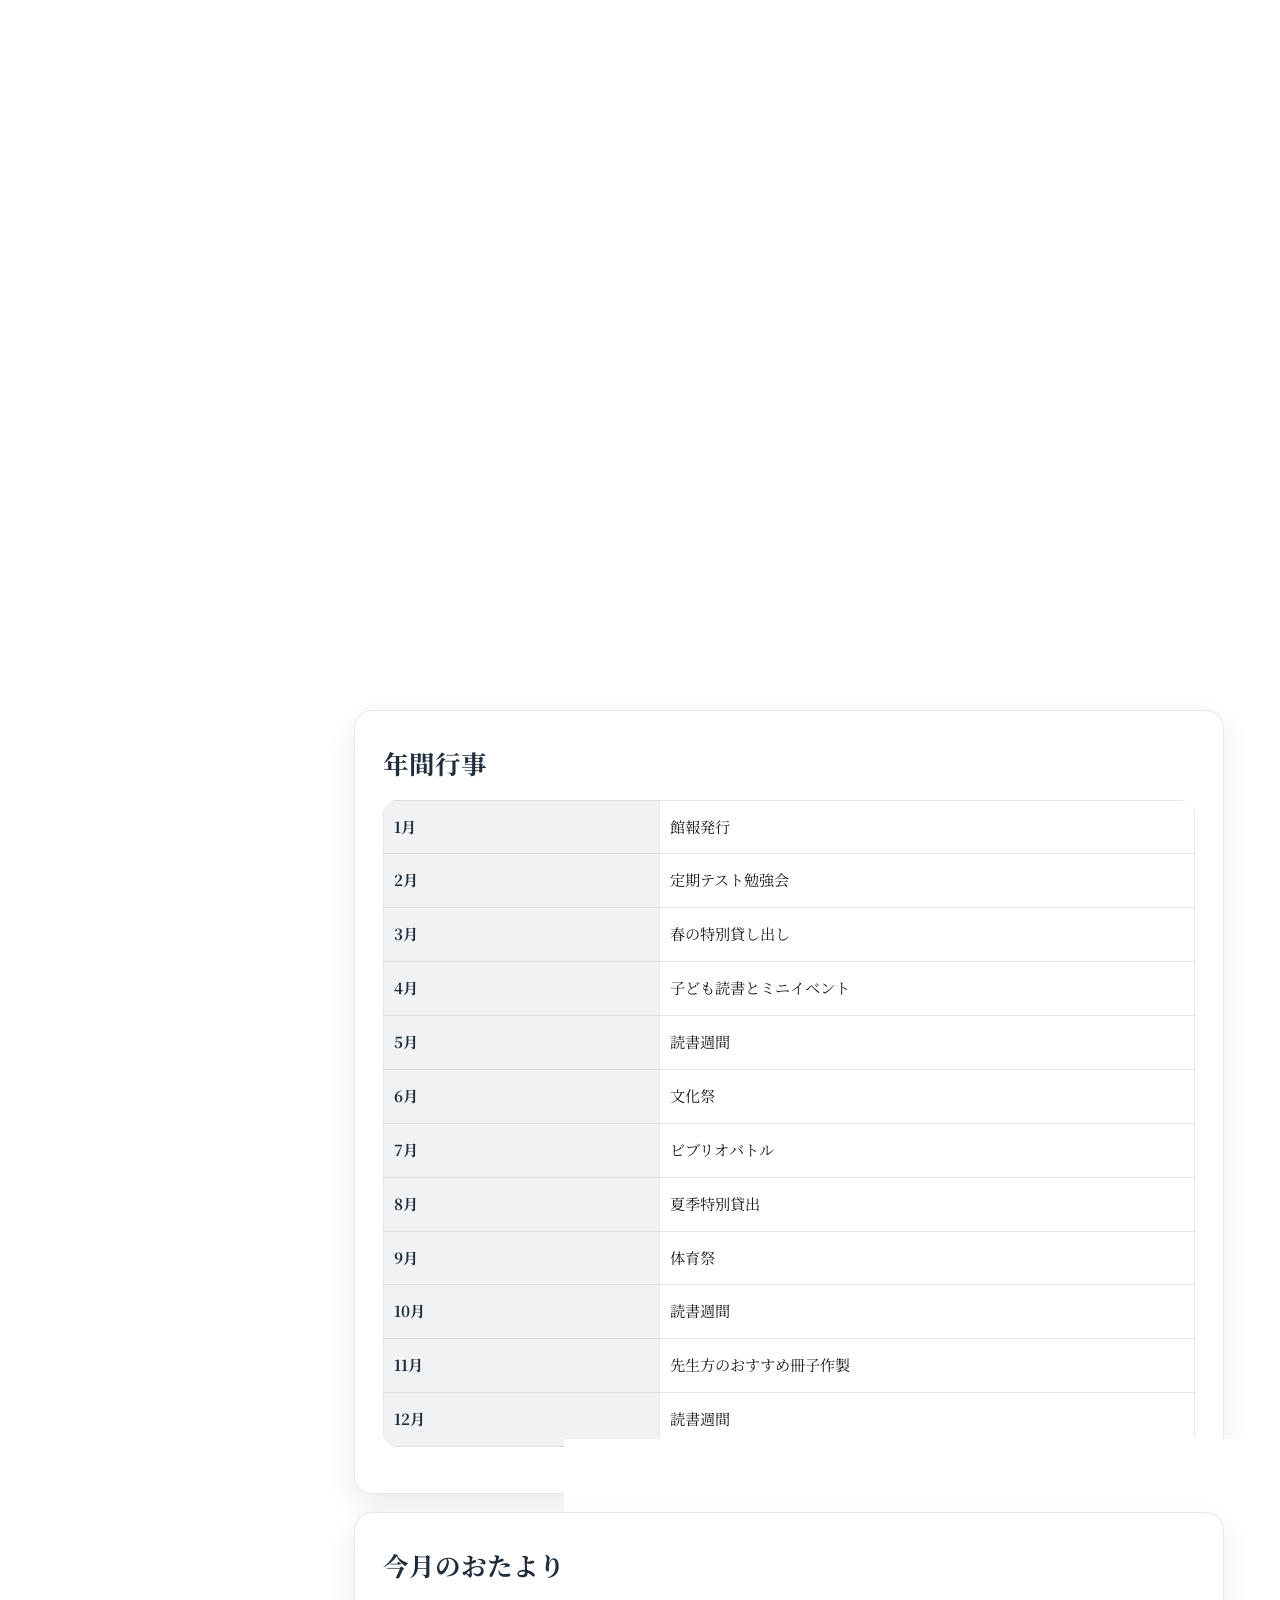
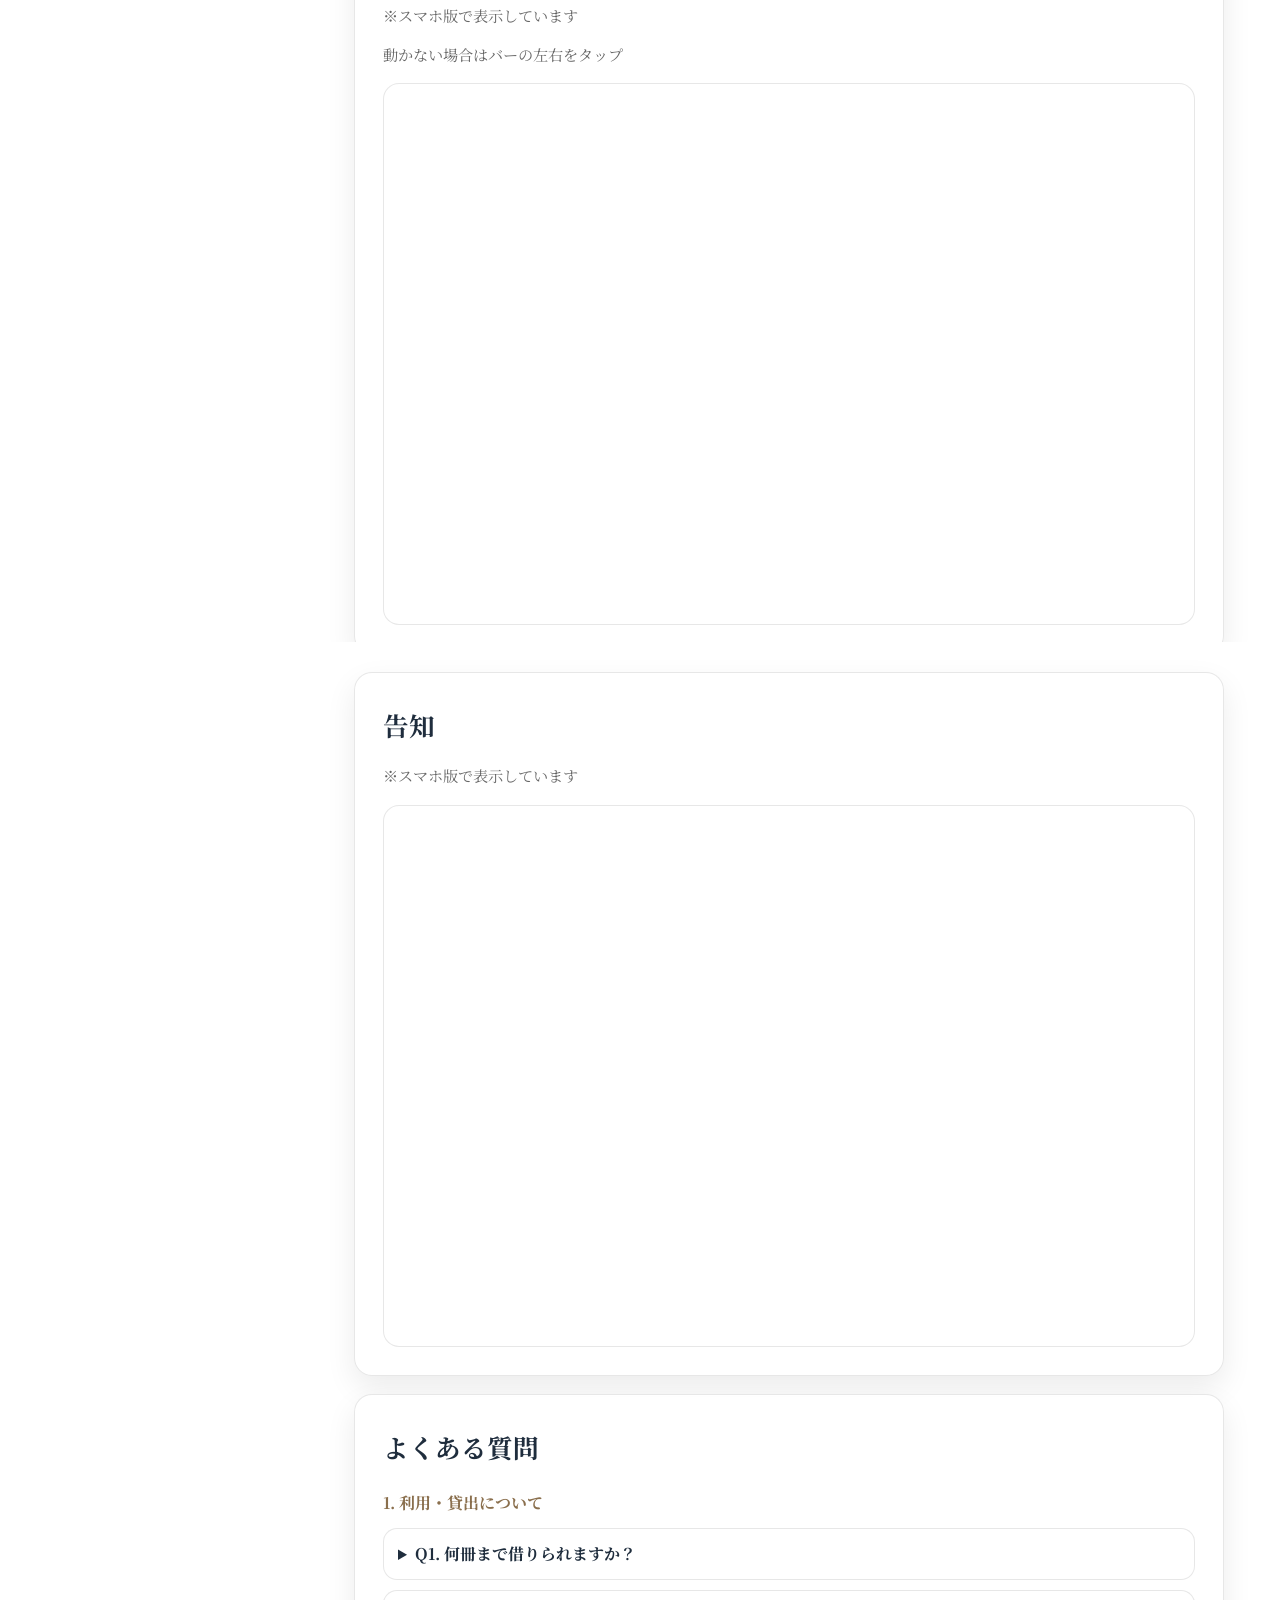
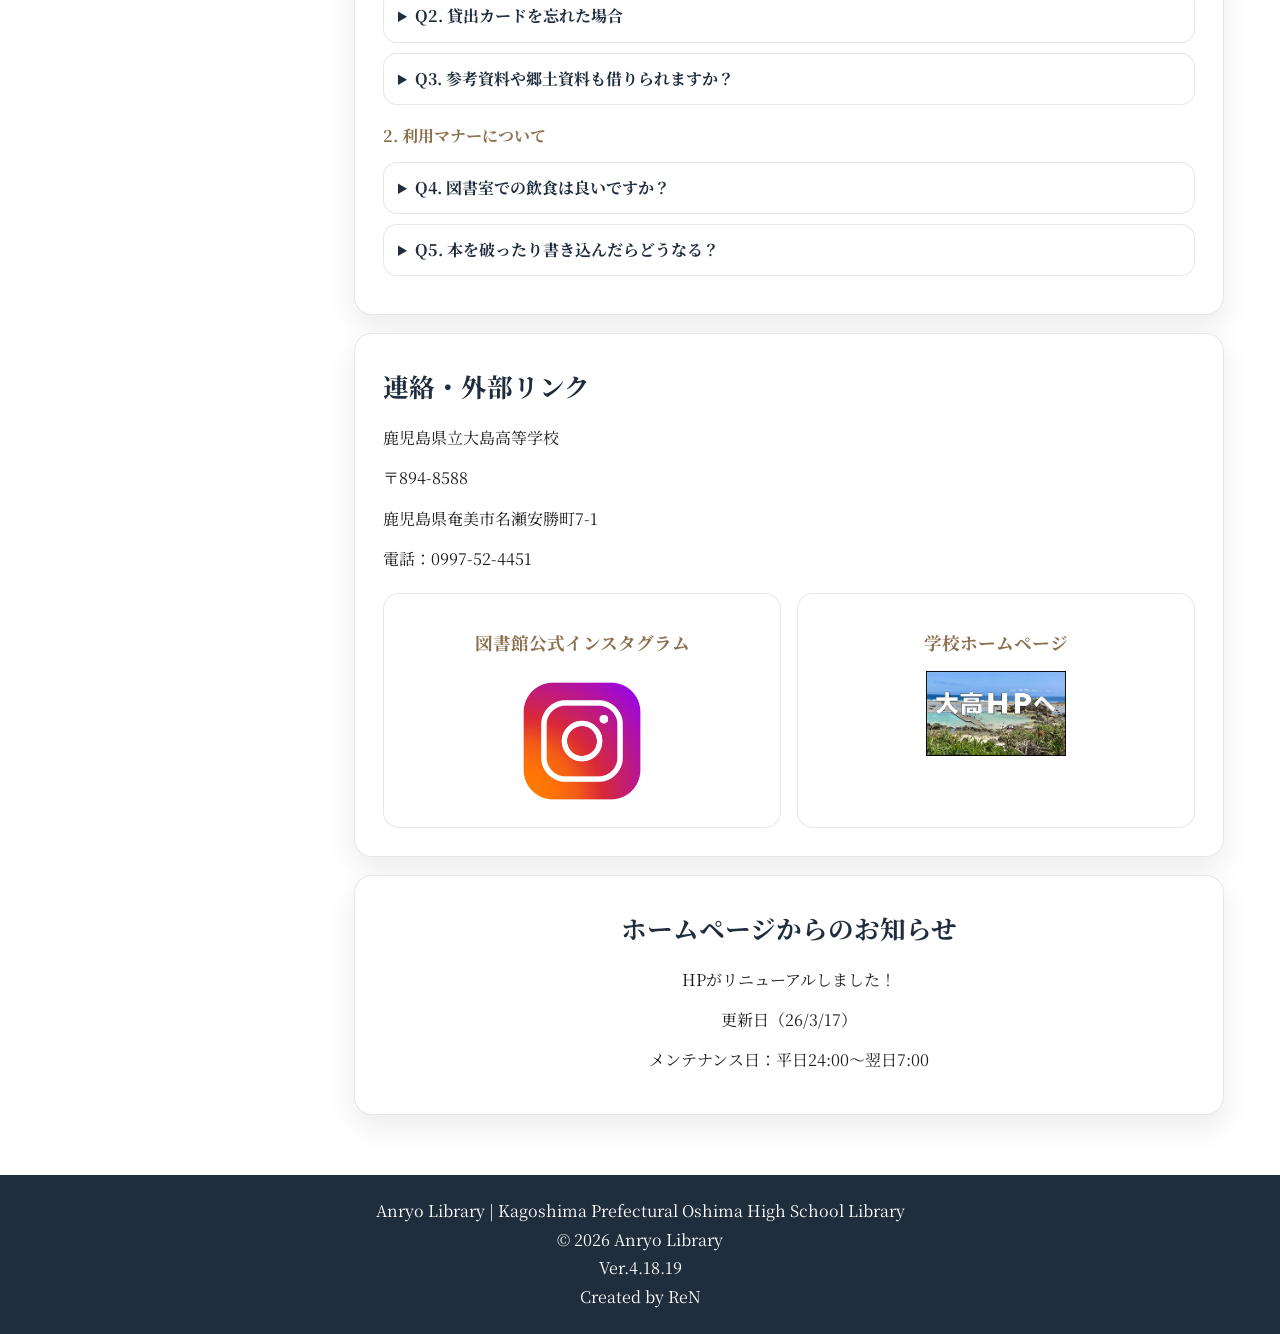
==== commit 3cc88a03: "Update index.html" ====
--- a/index.html
+++ b/index.html
@@ -79,7 +79,6 @@
           <a href="shiryou.html">⑤ 資料関連</a>
           <a href="soon.html">⑥ coming soon</a>
         </nav>
-        <p class="toc-note">※飛ばない場合は数字を押してください</p>
       </section>
 
       <section class="mini-card notice-mini">
@@ -139,7 +138,6 @@
             <a href="https://private.calil.jp/gk-2003914-g24wh/" target="_blank" rel="noopener noreferrer">
               <img src="img/検索バー.png" alt="蔵書検索">
             </a>
-            <p class="small-text">Instagramも更新中。アイコンからアクセスしてください。</p>
           </div>
 
           <div class="info-box">
@@ -378,4 +376,4 @@
   </div>
 
 </body>
-</html>+</html>
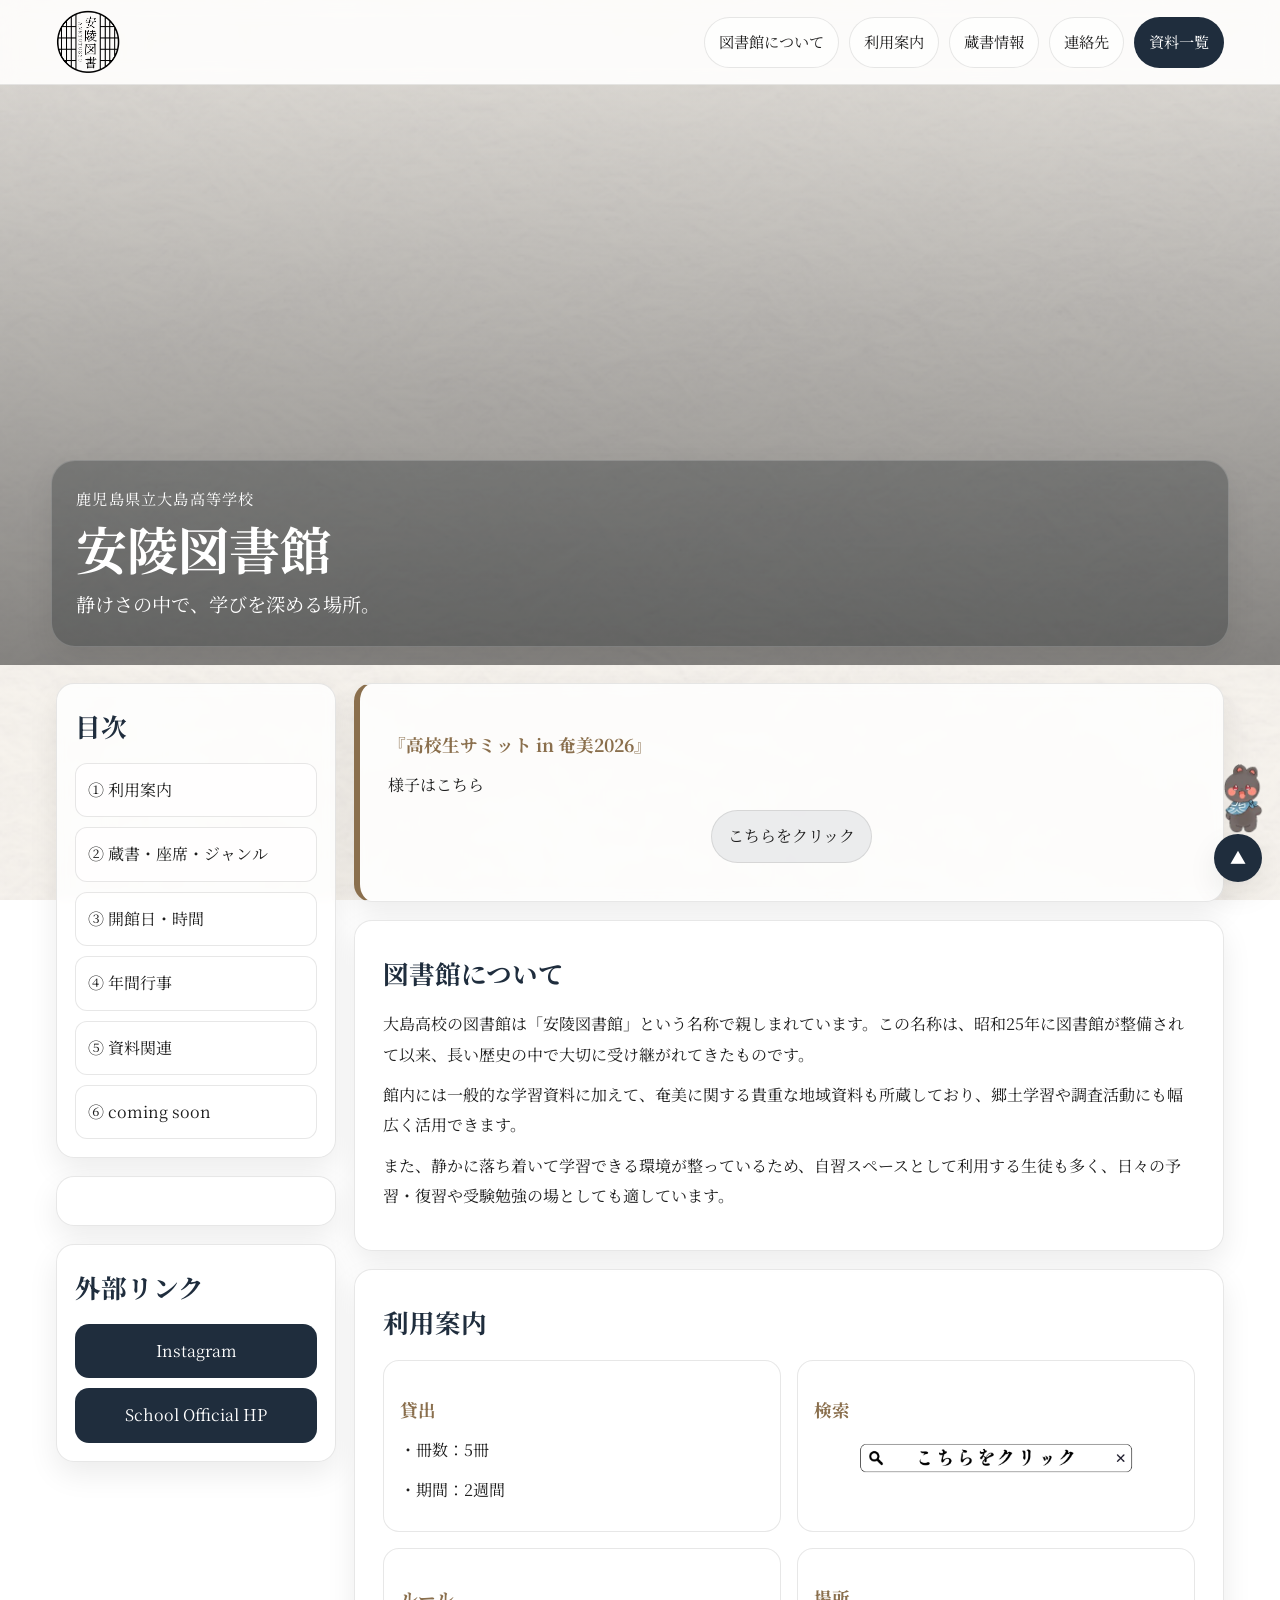
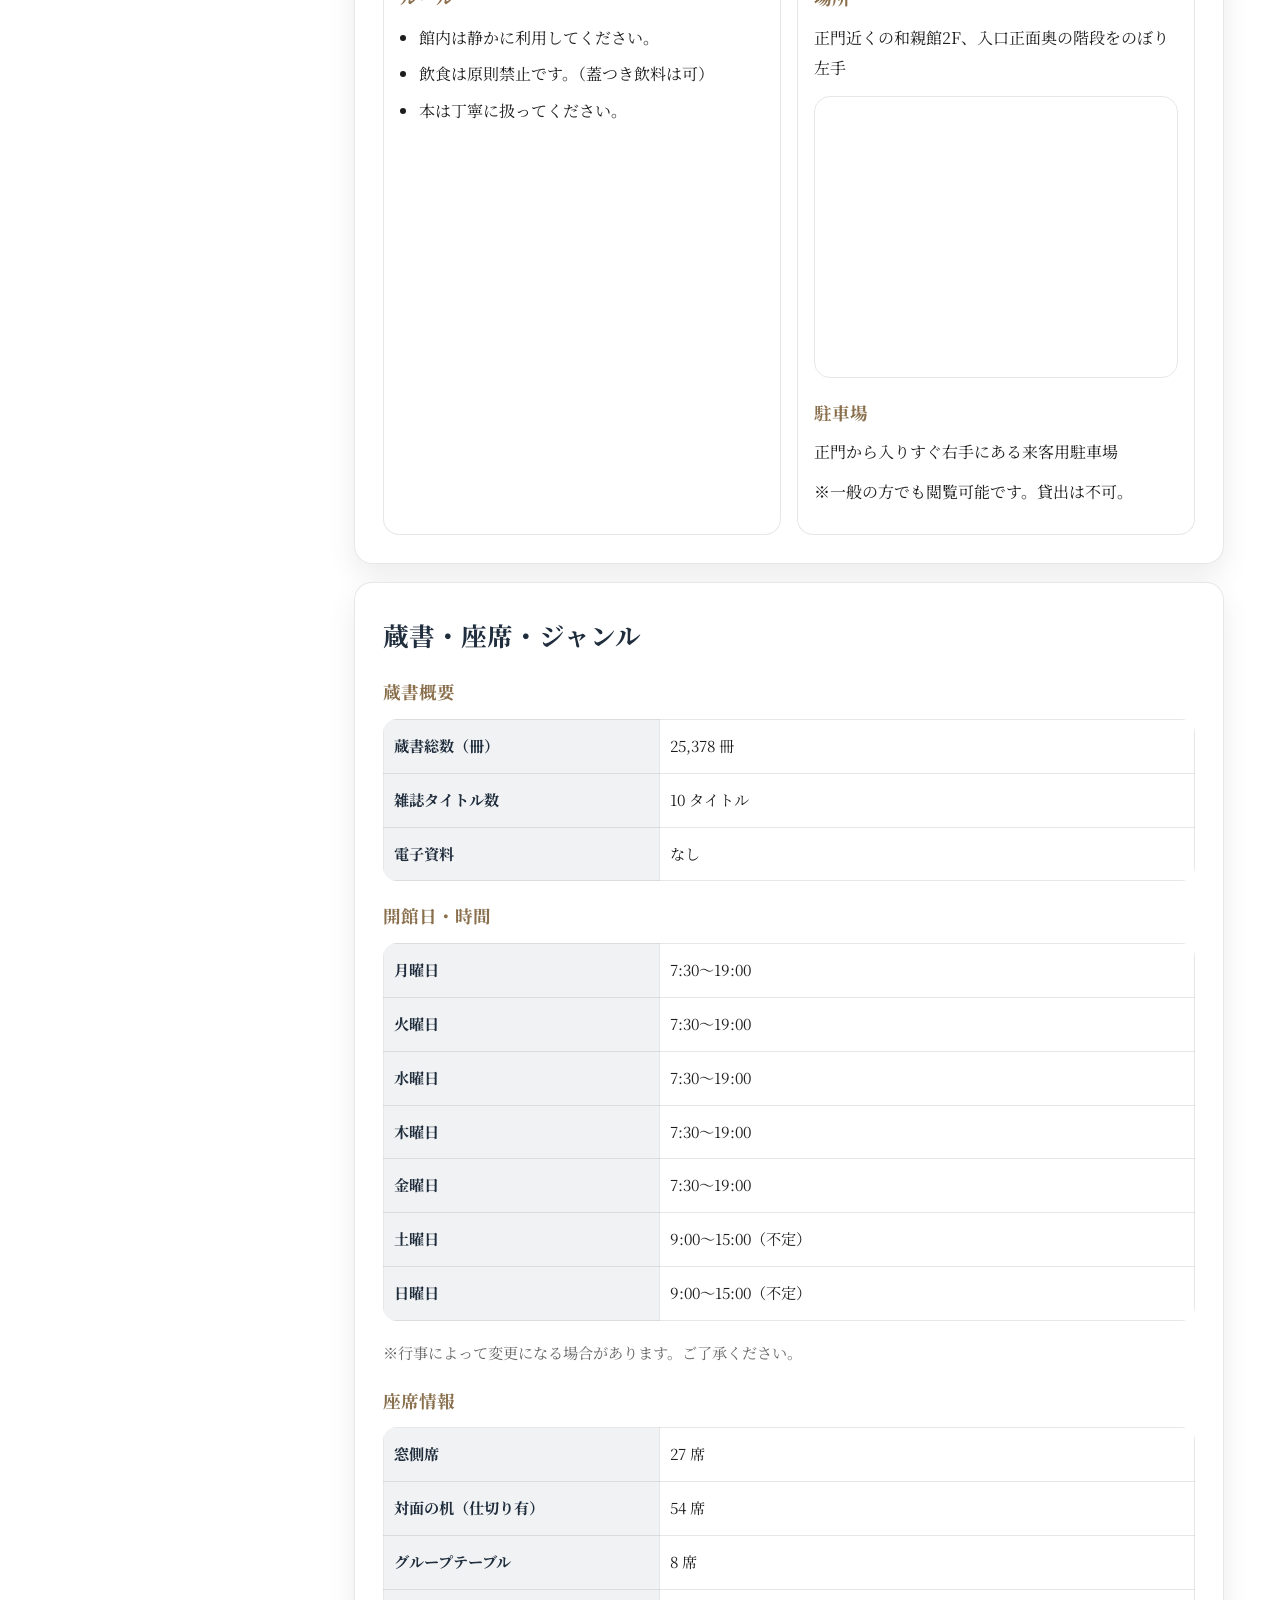
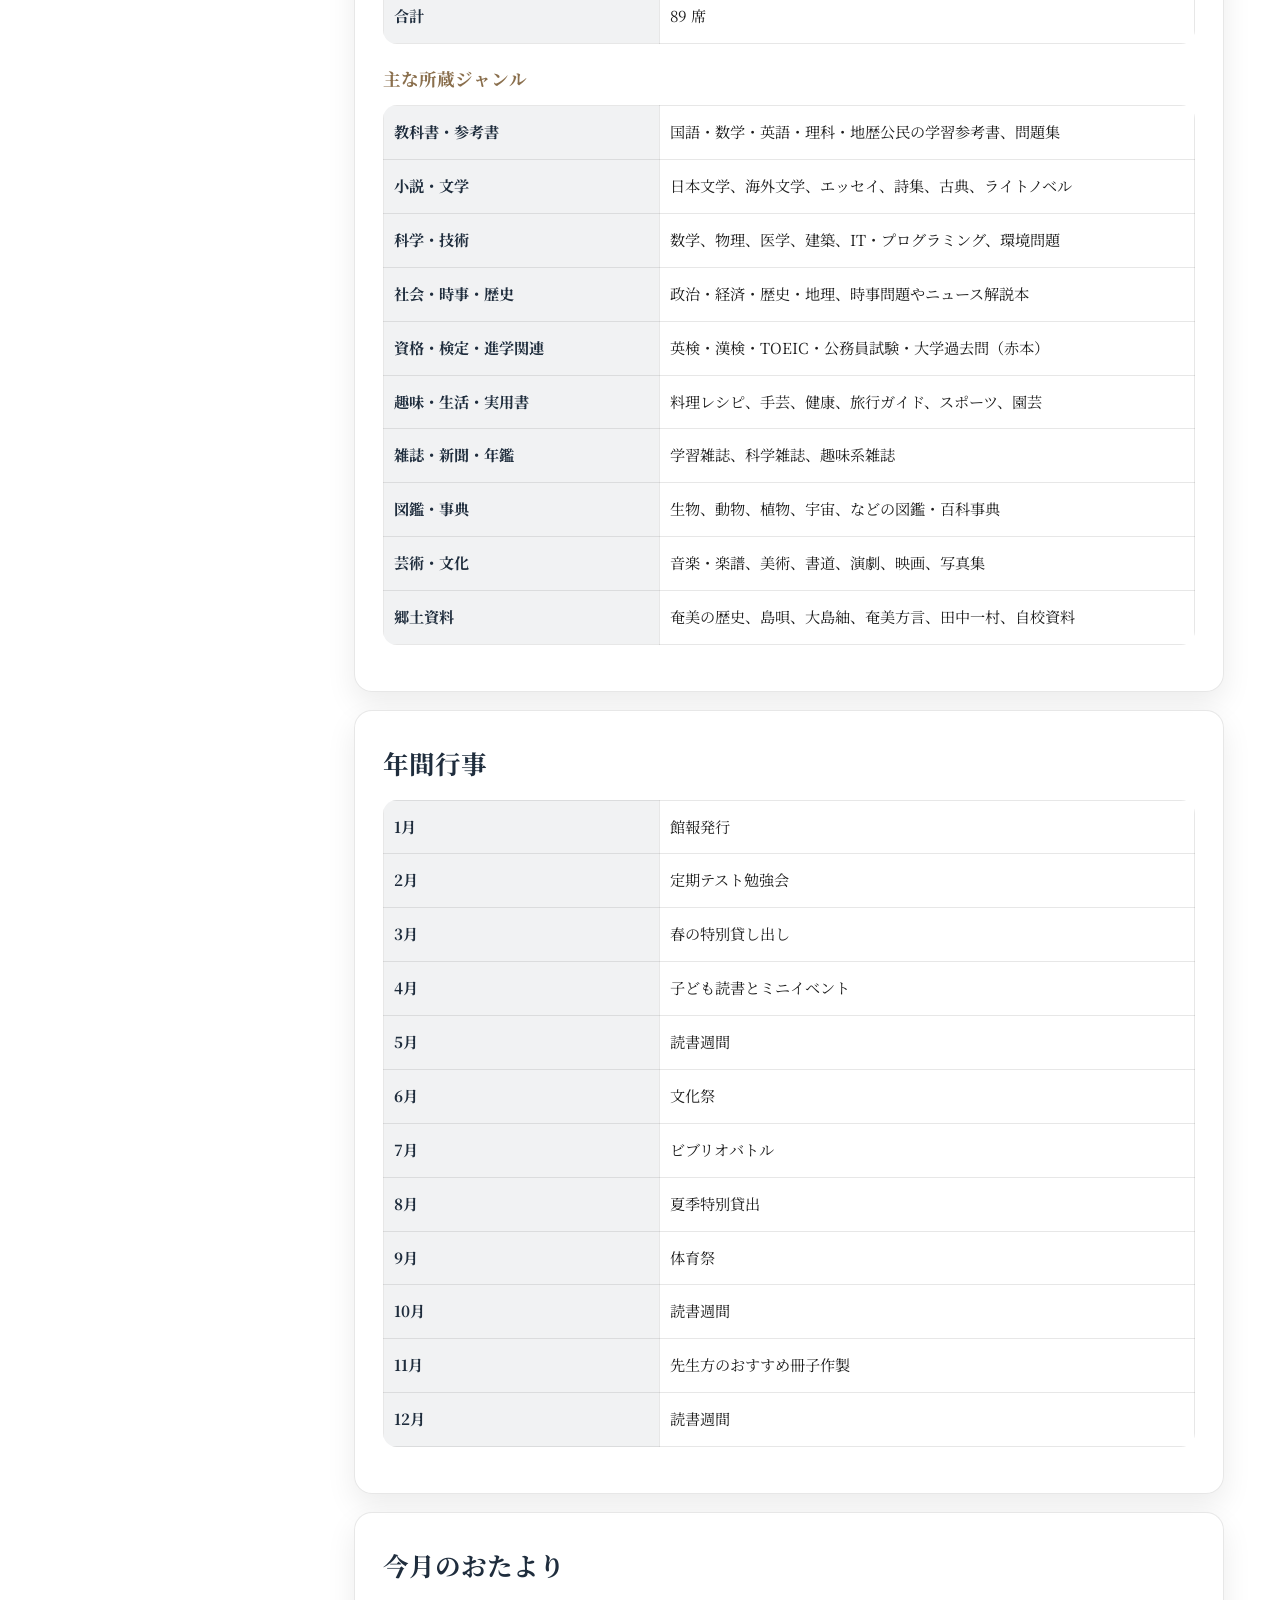
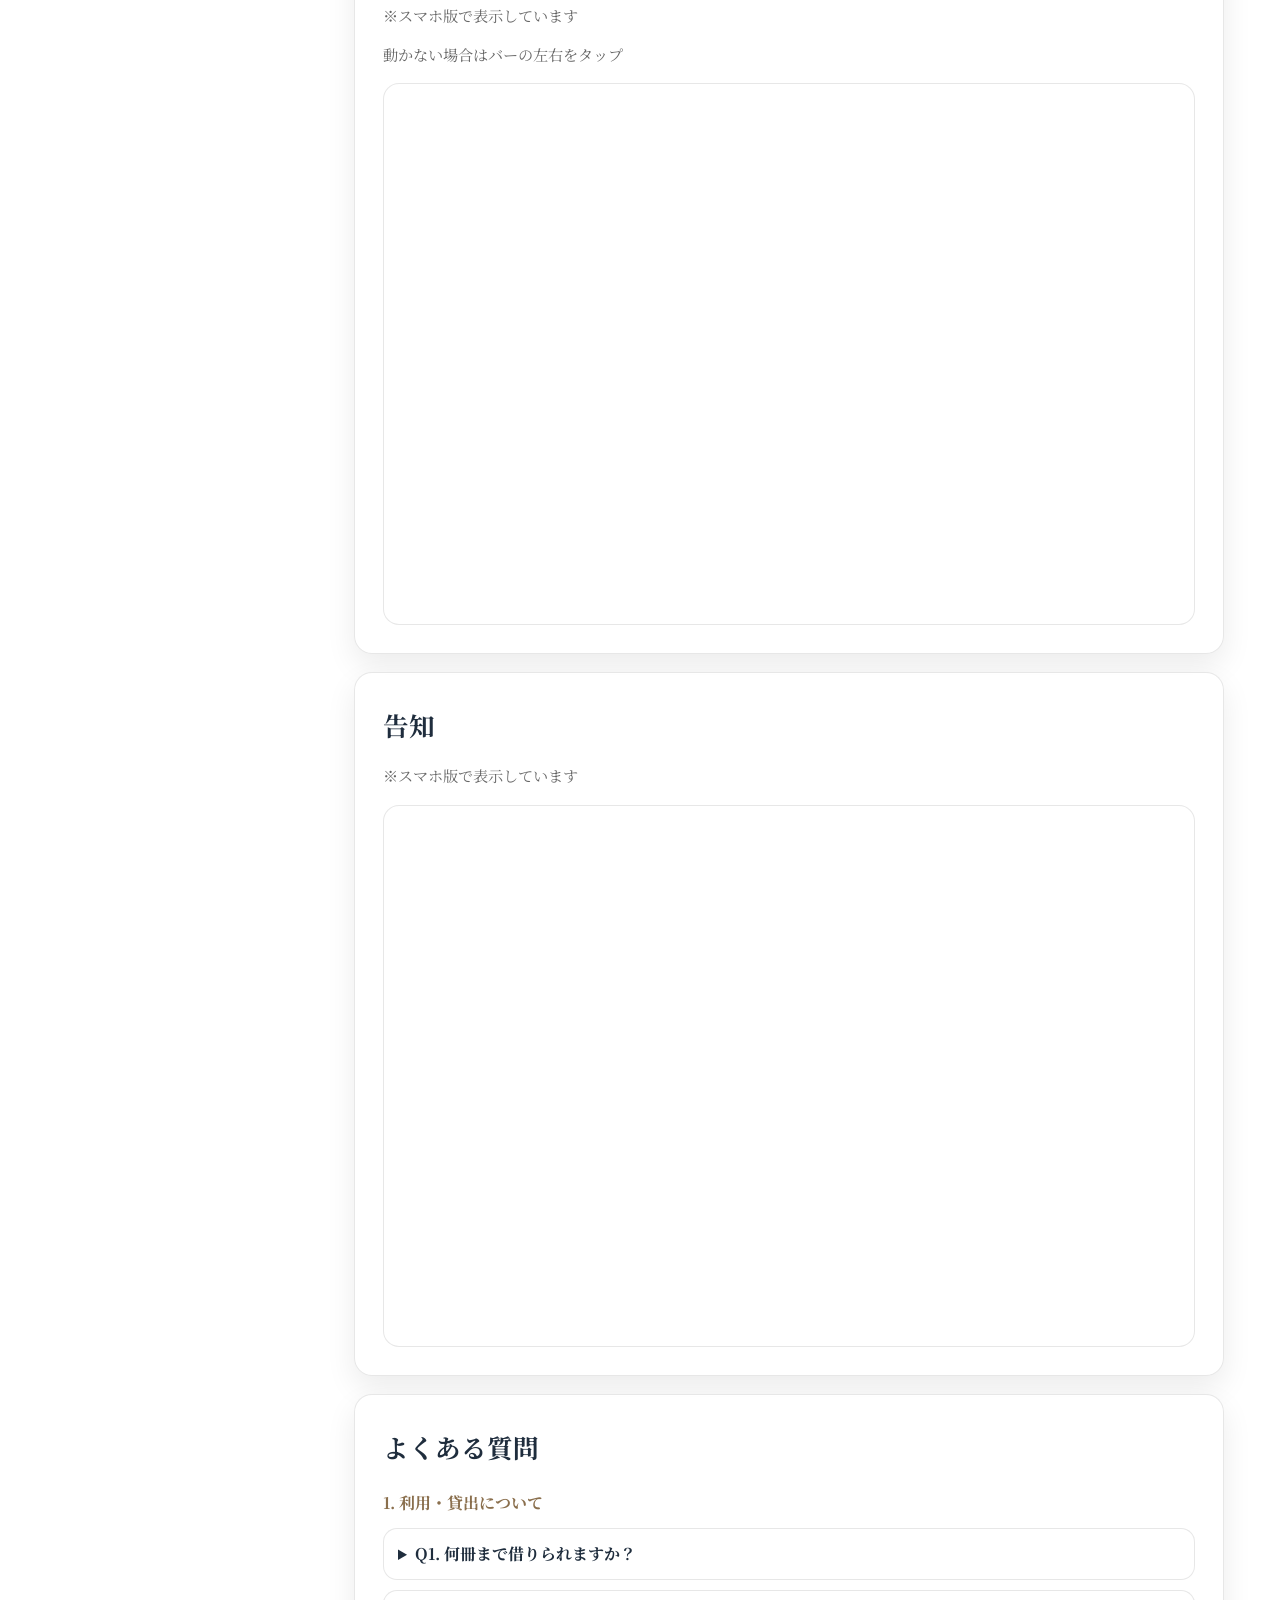
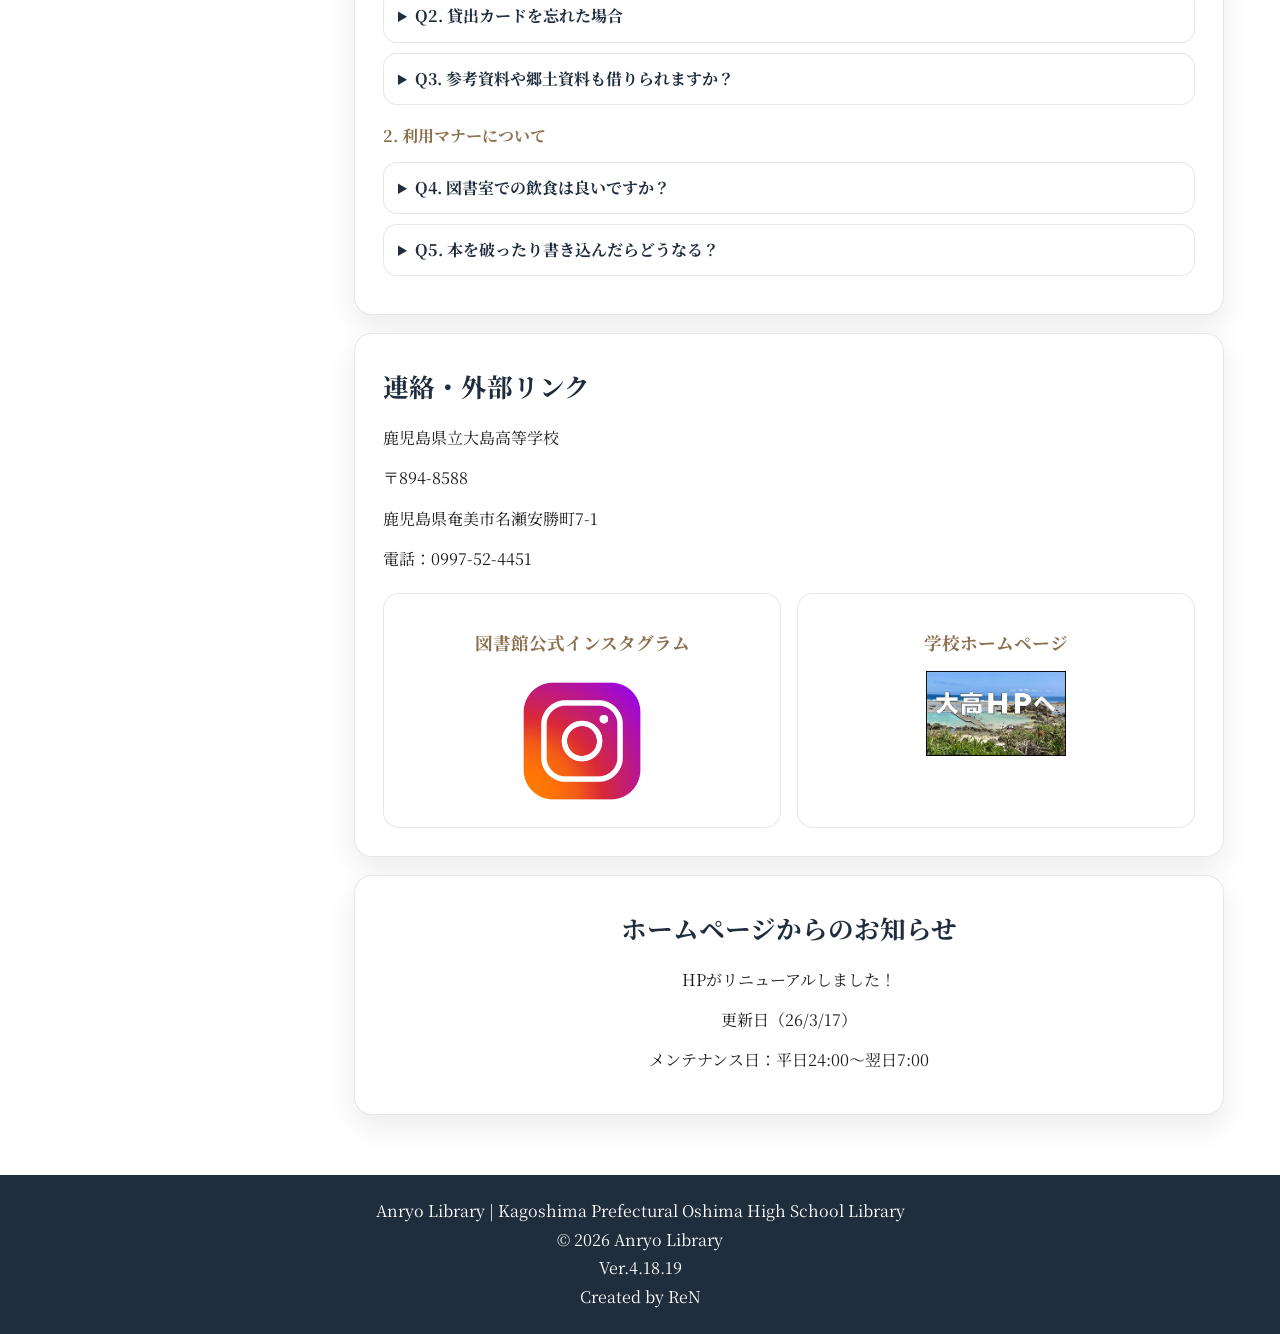
==== commit d6e17833: "Update index.html" ====
--- a/index.html
+++ b/index.html
@@ -82,10 +82,10 @@
       </section>
 
       <section class="mini-card notice-mini">
-        <h2>お知らせ</h2>
-        <p>HPがリニューアルしました！</p>
-        <p>更新日（26/3/17）</p>
-        <p>メンテナンス日：平日24:00〜翌日7:00</p>
+        <h2></h2>
+        <p></p>
+        <p></p>
+        <p></p>
       </section>
 
       <section class="mini-card">
--- a/style.css
+++ b/style.css
@@ -607,7 +607,6 @@
   display:none;
   flex-direction:column;
   cursor:pointer;
-  padding-right: 10px;
 }
 
 .menu-icon span{
@@ -676,4 +675,4 @@
   #menu-btn:checked + .menu-icon span:nth-child(3){
     transform:rotate(-45deg) translate(6px,-6px);
   }
-}+}
